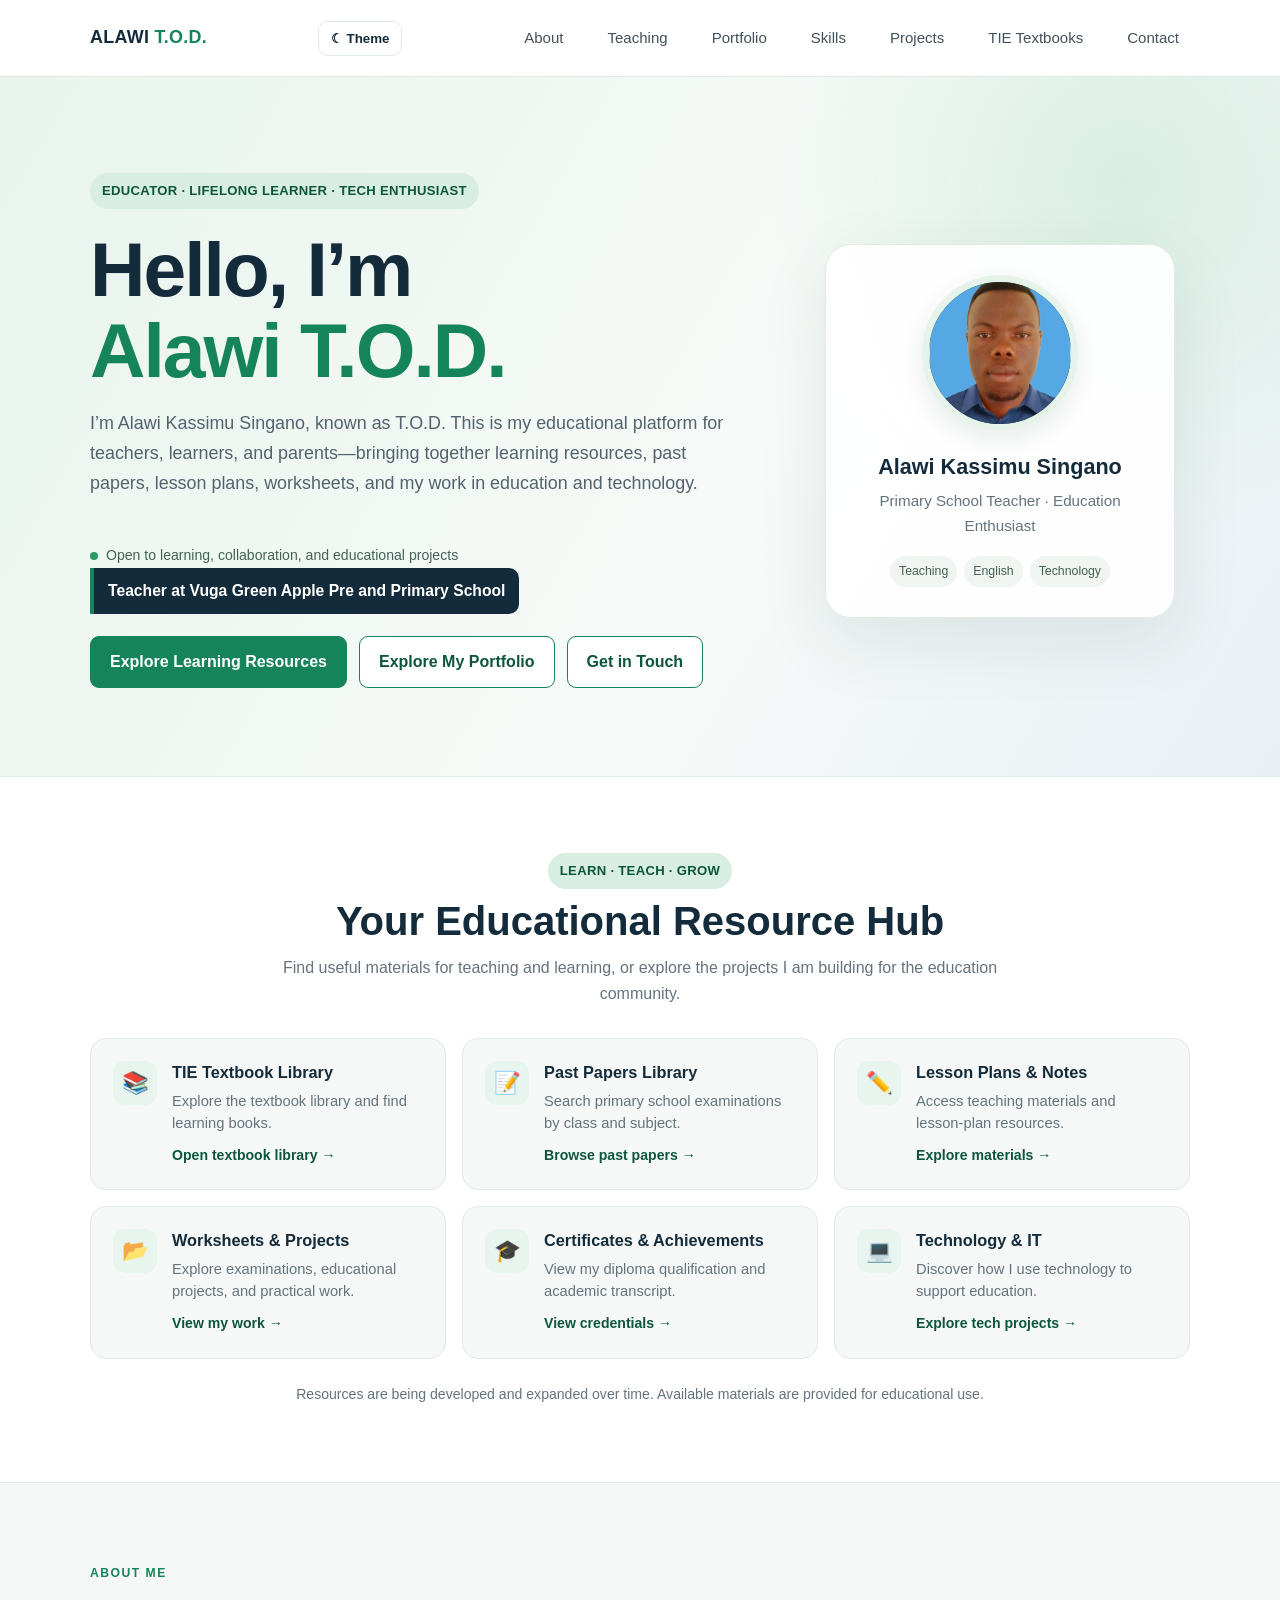
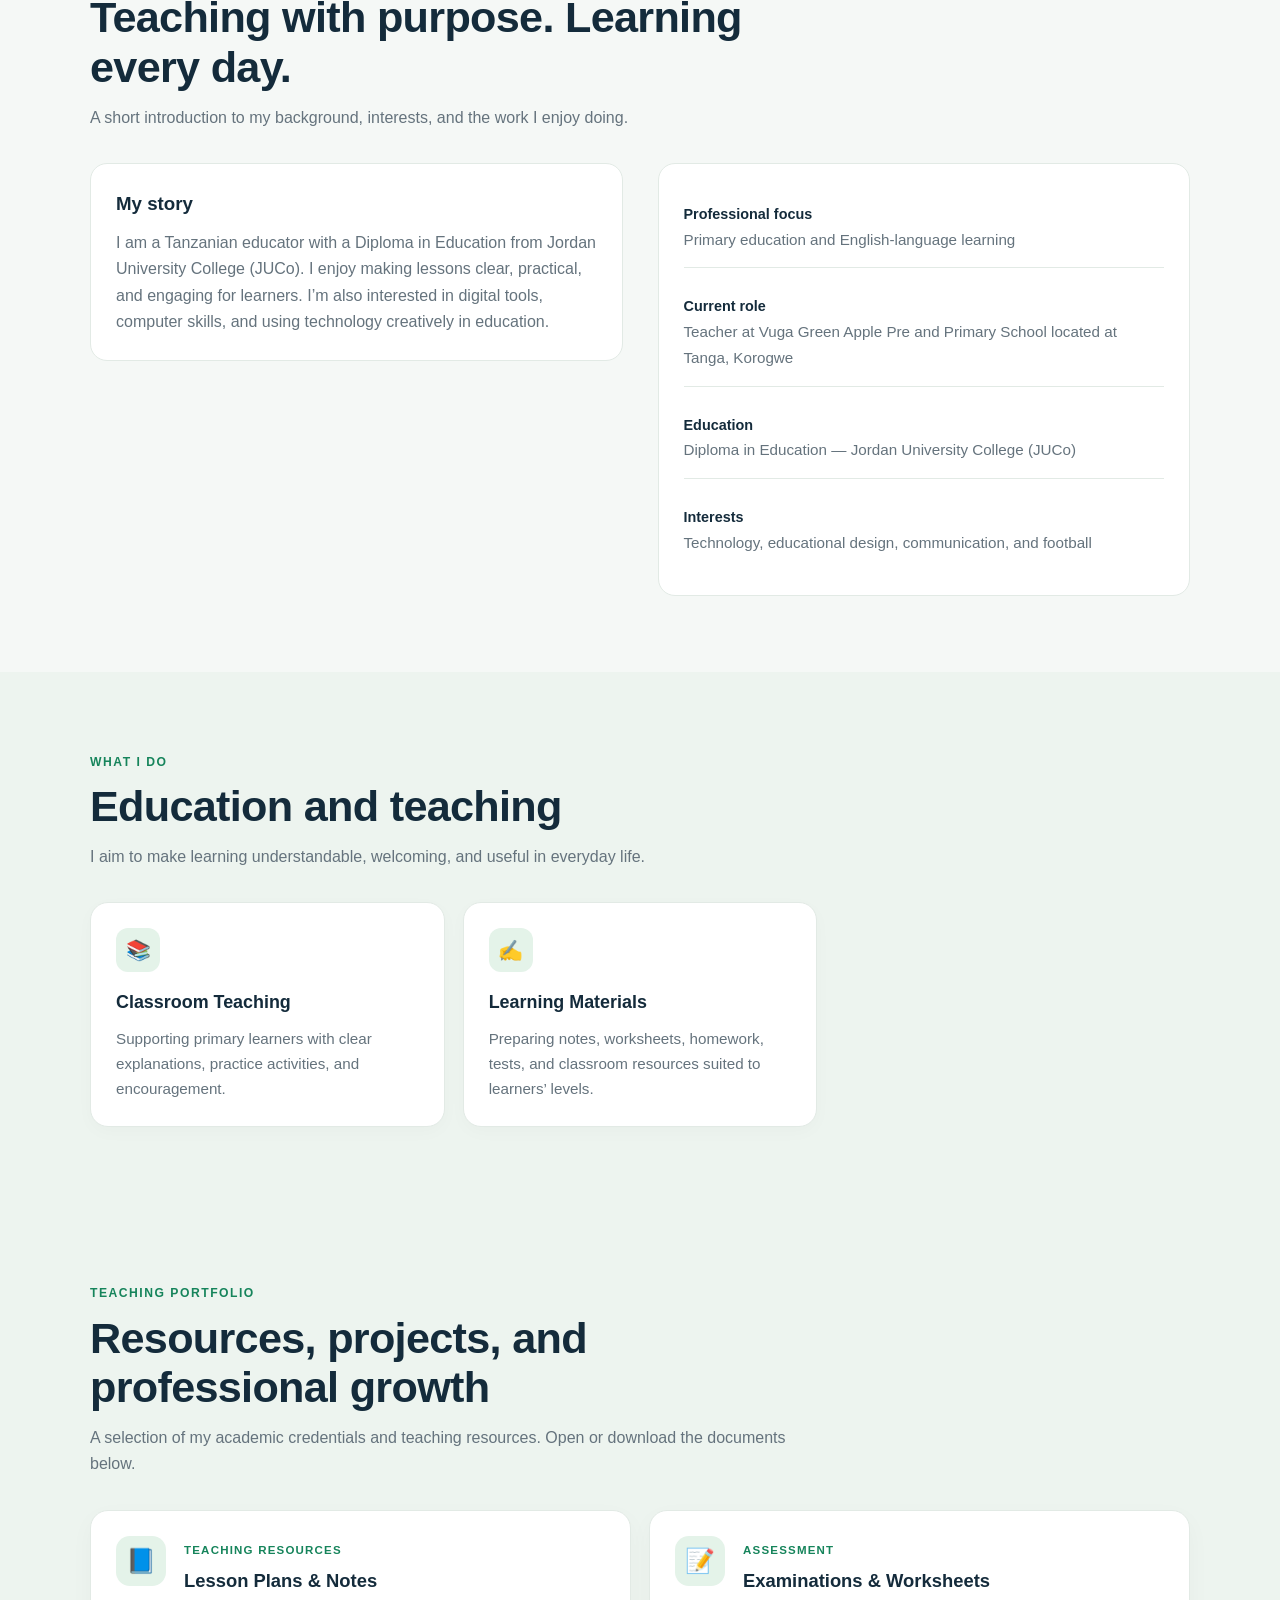
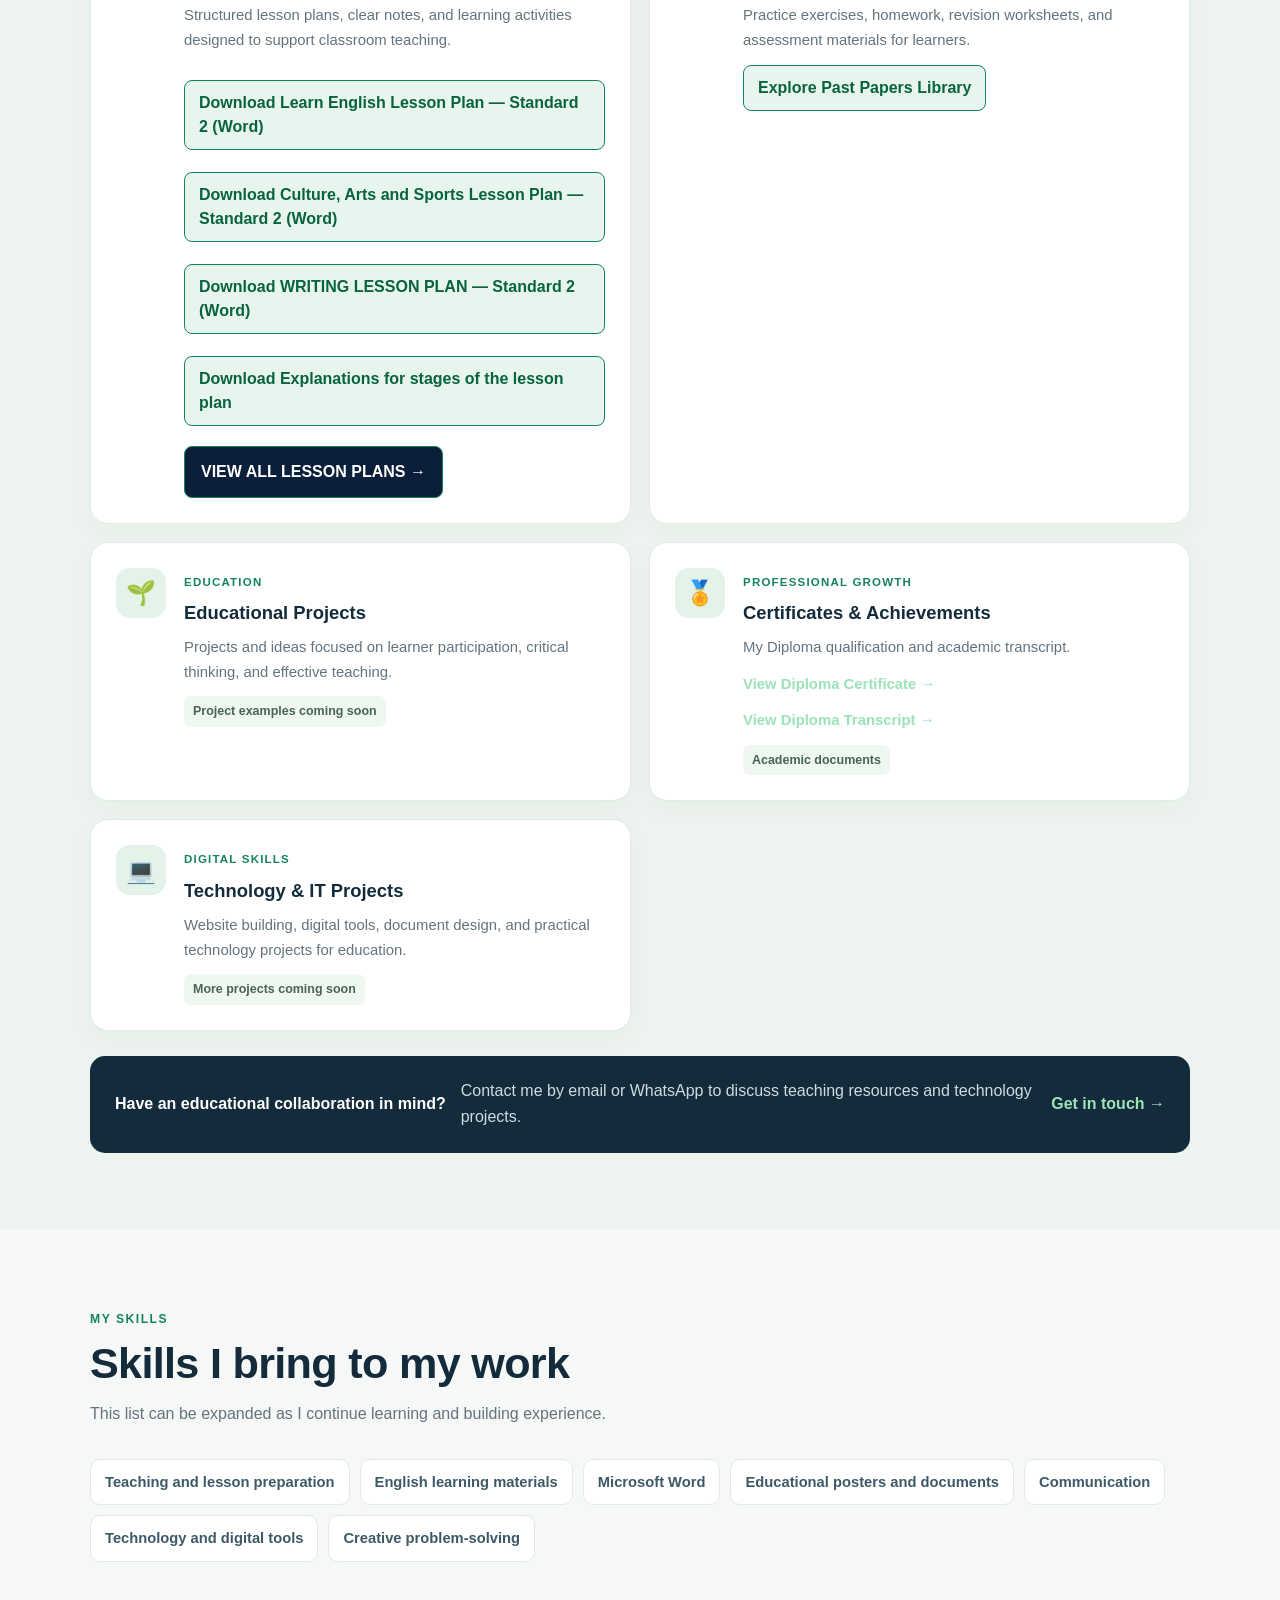
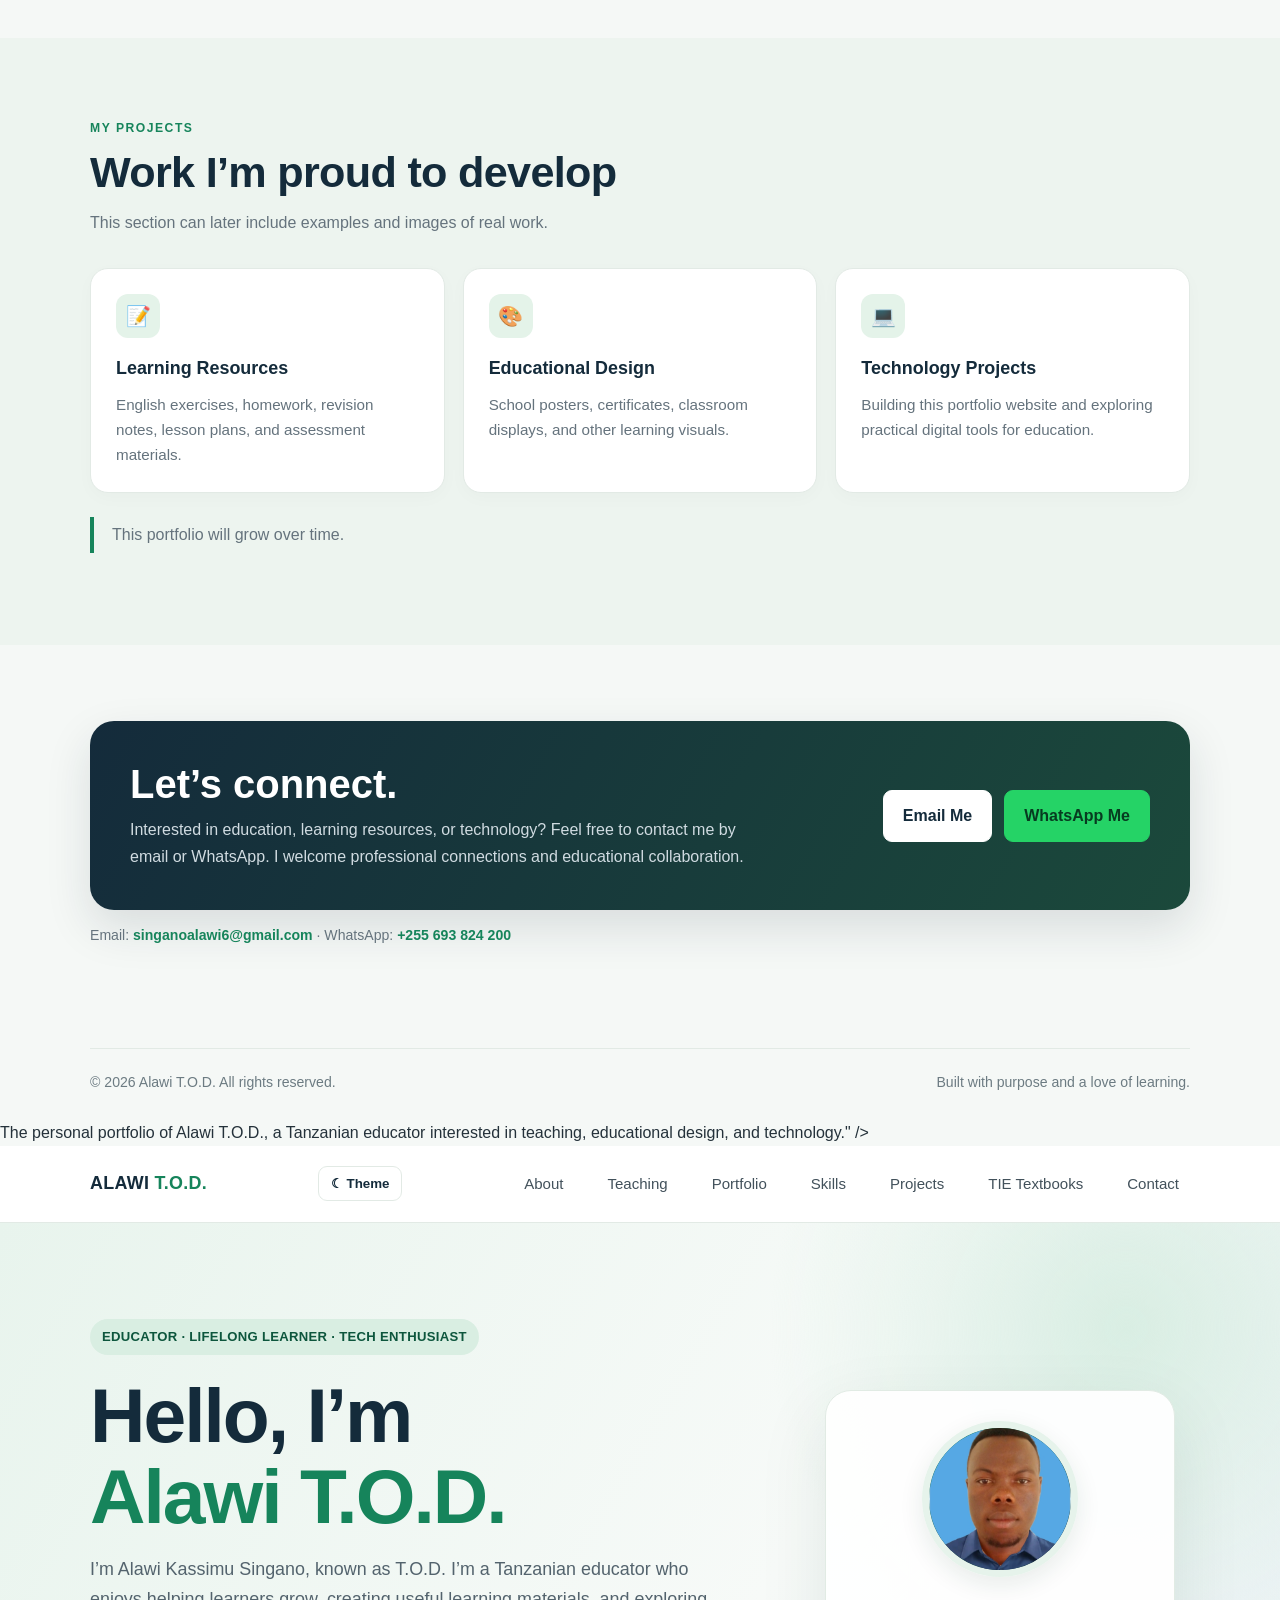
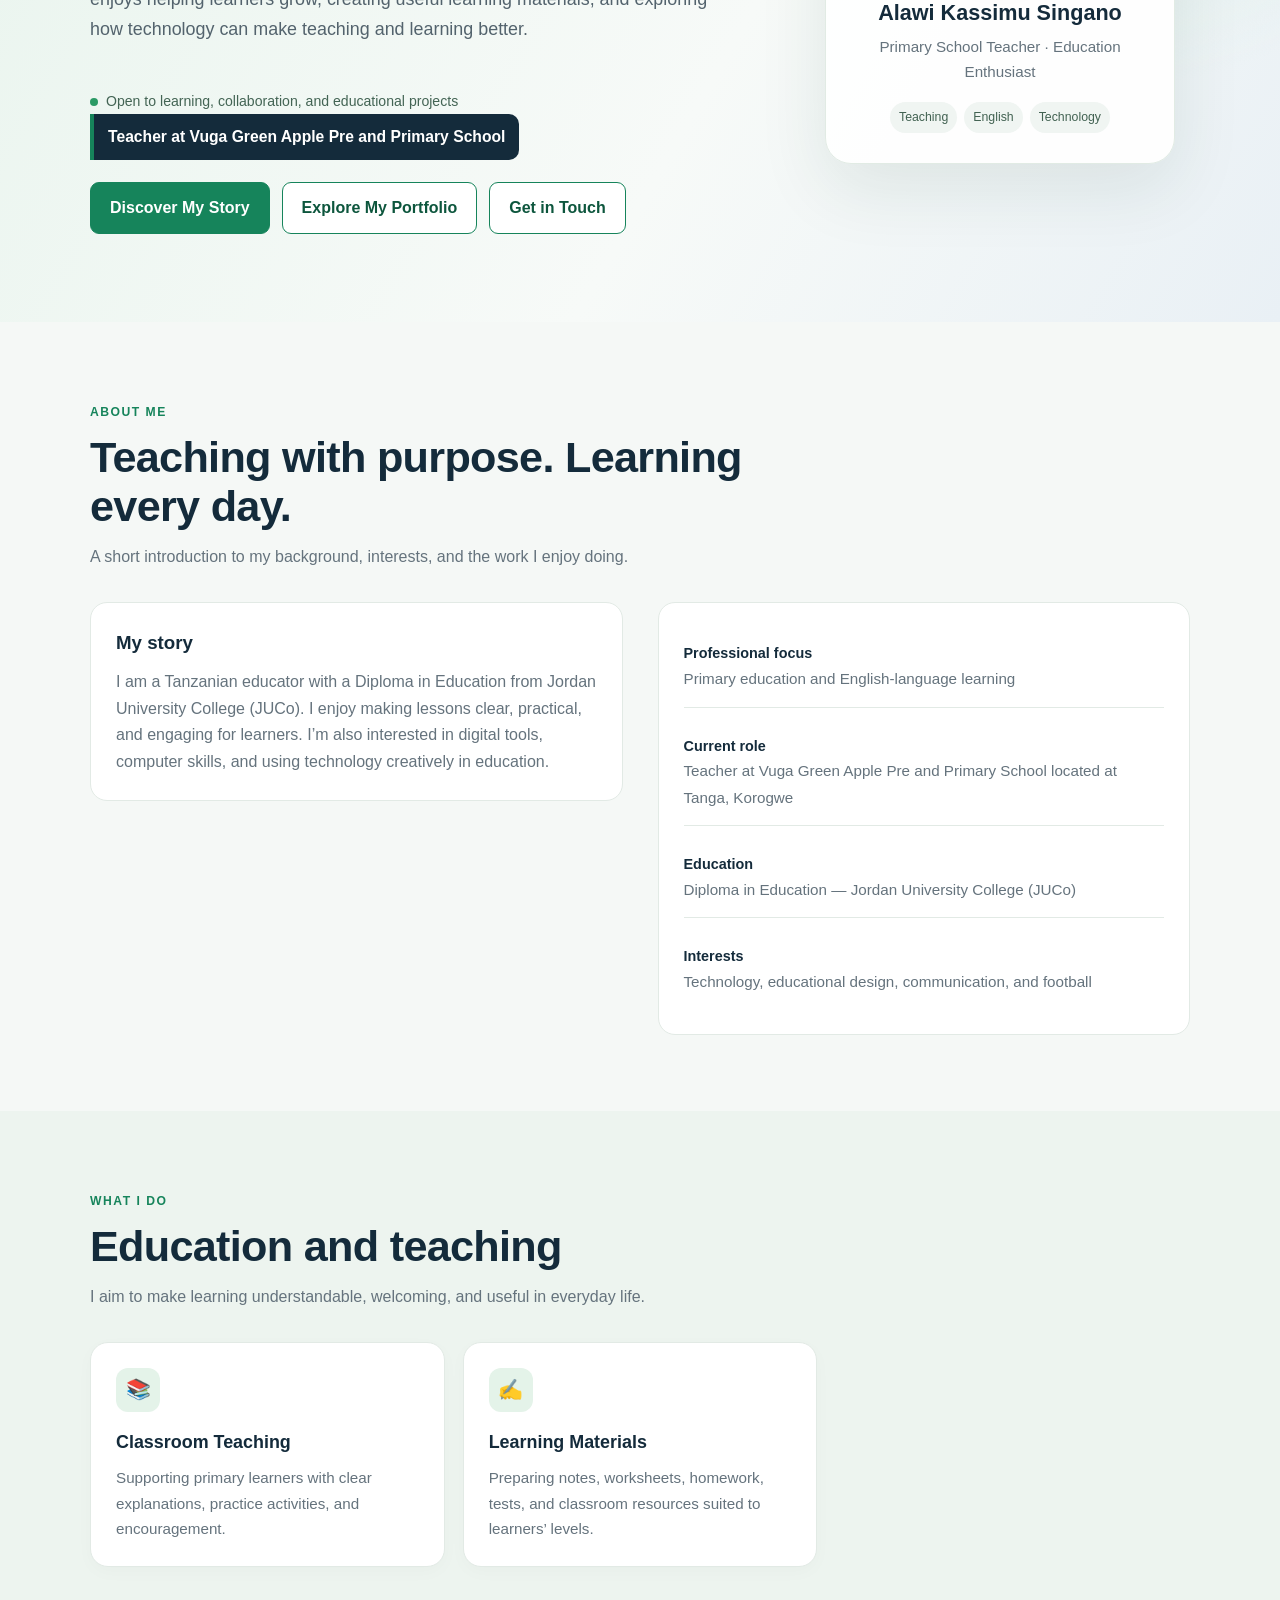
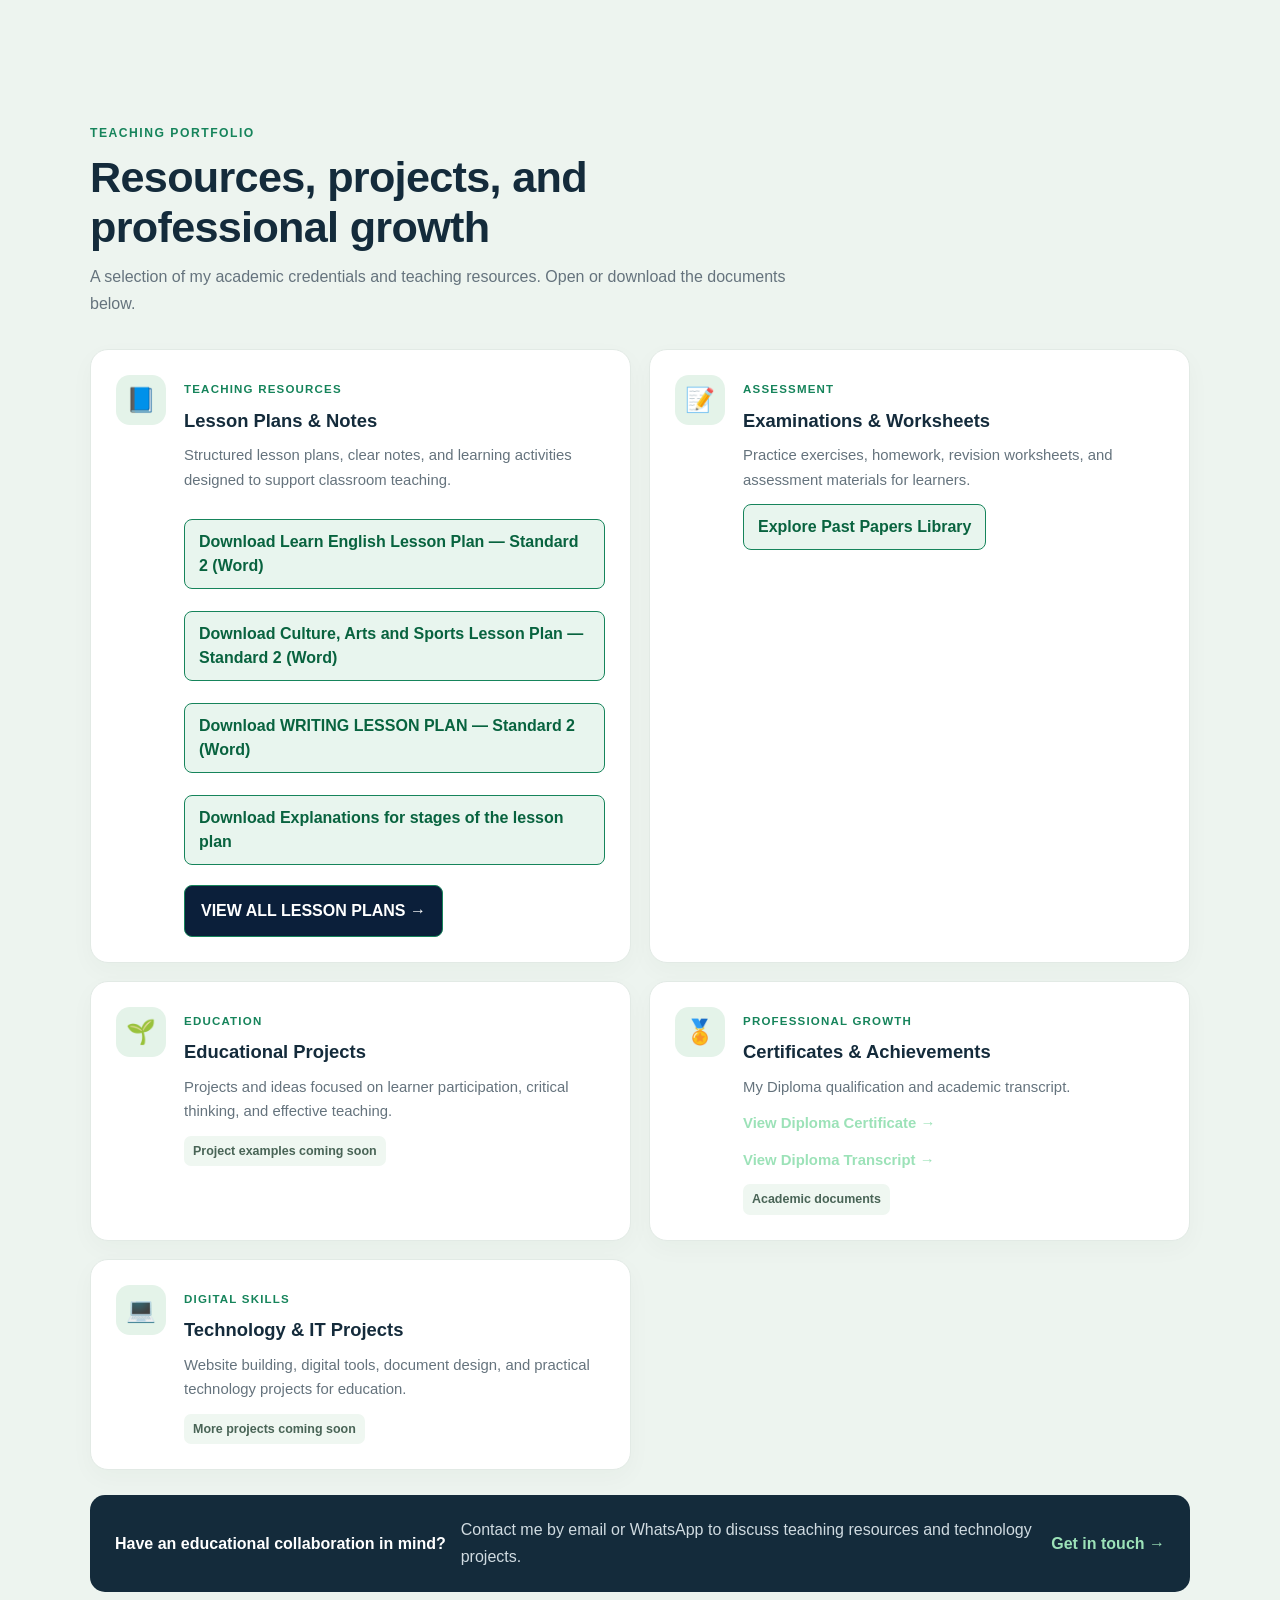
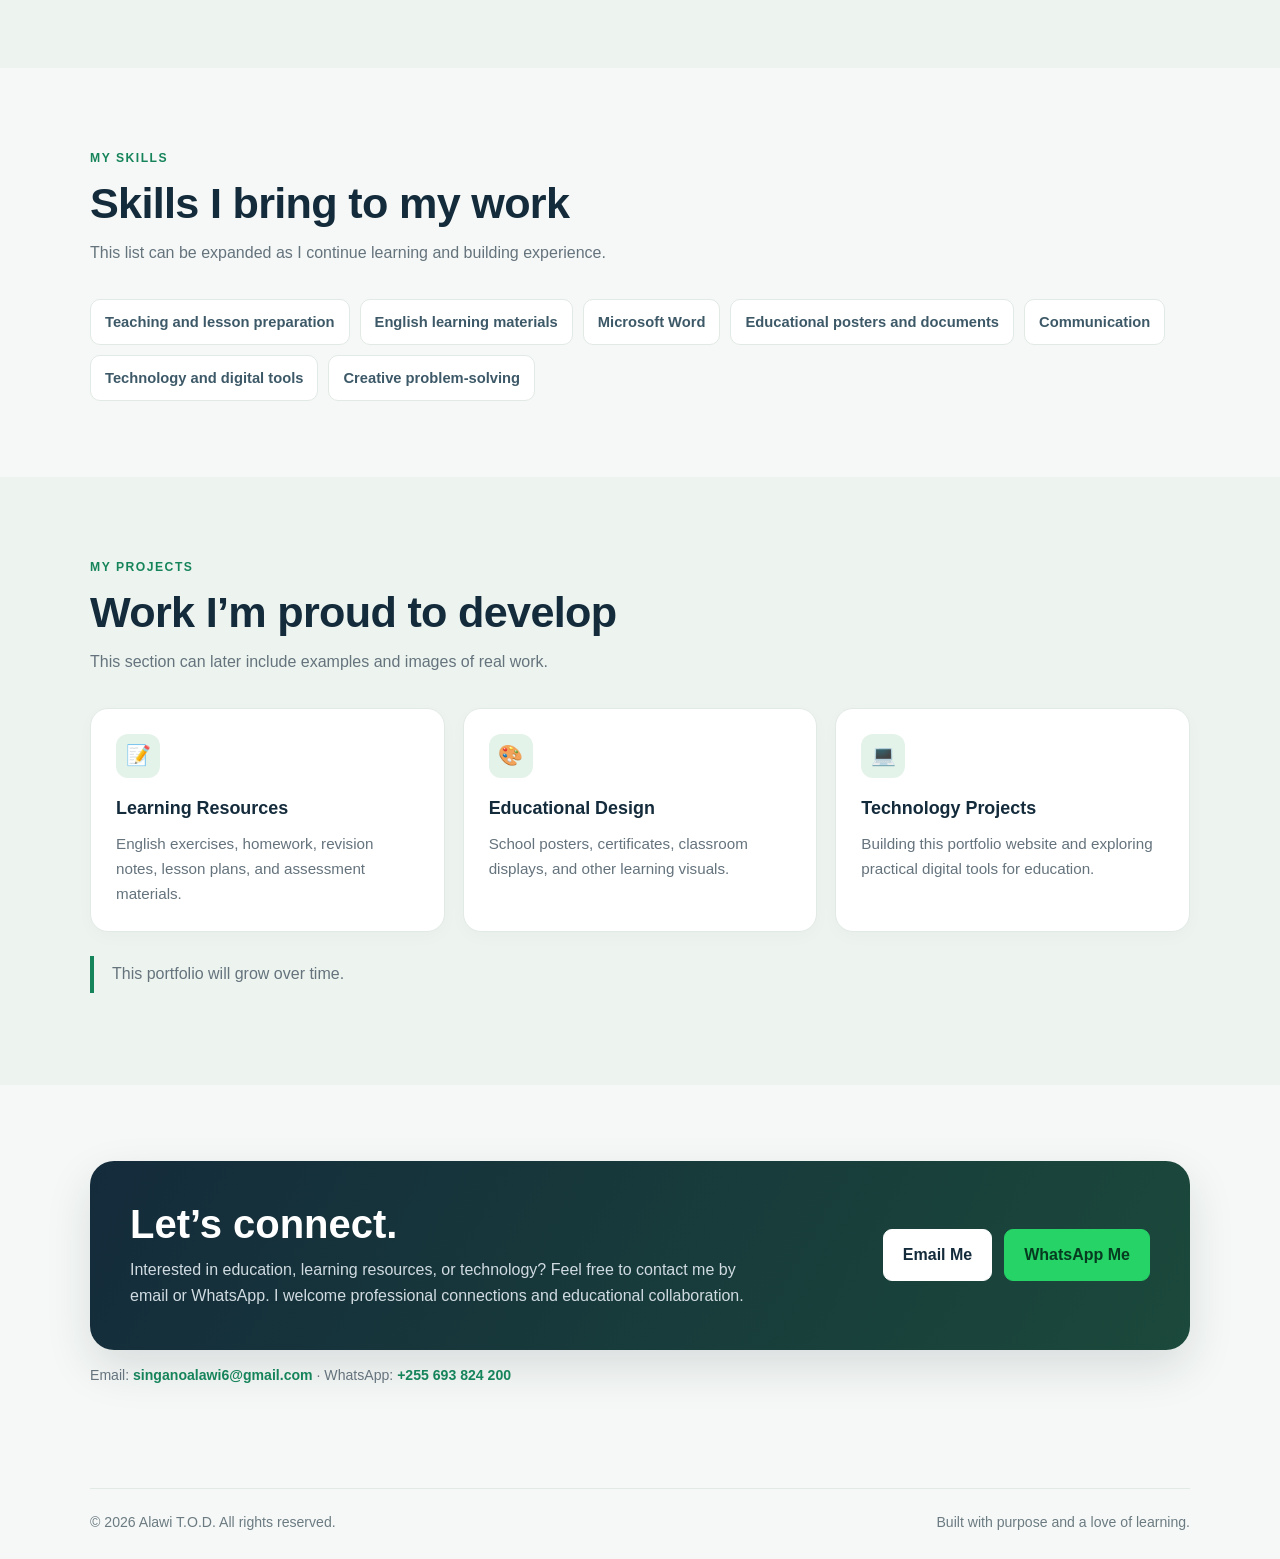
==== index.html @ 6333fe9a "Update print statement from 'Hello' to 'Goodbye'" ====
<!DOCTYPE html>
<html lang="en">
<head>
  <meta charset="UTF-8" />
  <meta name="viewport" content="width=device-width, initial-scale=1.0" />
  <meta name="description" content="<!DOCTYPE html>
<html lang="en">
<head>
  <meta charset="UTF-8" />
  <meta name="viewport" content="width=device-width, initial-scale=1.0" />
  <meta name="description" content="Alawi T.O.D. — an educational platform for Tanzanian teachers, learners, and parents, with TIE textbooks, past papers, lesson plans, worksheets, and teaching projects." />
  <meta name="theme-color" content="#142b3b" />
  <title>Alawi T.O.D | Educational Platform & Portfolio</title>
  <style>
    :root{--green:#16845b;--green-dark:#0d563d;--navy:#142b3b;--ink:#24313a;--muted:#65737d;--paper:#f5f8f6;--white:#fff;--line:#e2eae5;}
    *{box-sizing:border-box} html{scroll-behavior:smooth} body{margin:0;font-family:Arial,Helvetica,sans-serif;color:var(--ink);background:var(--paper);line-height:1.65}
    a{color:inherit;text-decoration:none}.wrap{width:min(1100px,92%);margin:auto}
    header{background:rgba(255,255,255,.96);border-bottom:1px solid var(--line);position:sticky;top:0;z-index:10;backdrop-filter:blur(10px)}
    .nav{min-height:76px;display:flex;align-items:center;justify-content:space-between;gap:20px}.brand{font-weight:800;letter-spacing:.3px;color:var(--navy);font-size:1.12rem}.brand span{color:var(--green)}
    nav{display:flex;gap:22px;flex-wrap:wrap;font-size:.94rem;color:#42515b}nav a{padding:9px 11px;border-radius:9px;transition:background .2s,color .2s}nav a:hover{color:var(--green);background:#edf7f0}
    .menu-toggle{display:none;border:1px solid var(--line);background:white;border-radius:9px;padding:9px 12px;color:var(--navy);font-weight:700;cursor:pointer}nav a:focus-visible,.btn:focus-visible,.menu-toggle:focus-visible{outline:3px solid #8ac9a5;outline-offset:3px}
    .availability{display:inline-flex;align-items:center;gap:8px;font-size:.88rem;color:#436454;margin-top:18px}.availability:before{content:"";width:8px;height:8px;border-radius:50%;background:#2b9a65;display:inline-block}
    .hero{background:radial-gradient(circle at 88% 15%,#d9eee3 0,transparent 28%),linear-gradient(120deg,#e8f4ed 0%,#f7faf8 58%,#e9f0f5 100%);padding:96px 0 88px;overflow:hidden}
    .hero-grid{display:grid;grid-template-columns:1.4fr .8fr;align-items:center;gap:55px}.eyebrow{display:inline-block;background:#d9eee2;color:var(--green-dark);font-weight:700;font-size:.82rem;padding:7px 12px;border-radius:30px;letter-spacing:.3px}
    h1{font-size:clamp(2.5rem,6vw,4.8rem);line-height:1.06;letter-spacing:-2px;margin:20px 0 18px;color:var(--navy)}h1 span{color:var(--green)}.hero p{max-width:650px;font-size:1.12rem;color:#53636d;margin:0 0 28px}
    .actions{display:flex;gap:12px;flex-wrap:wrap}.btn{display:inline-block;padding:12px 19px;border-radius:9px;font-weight:700;border:1px solid var(--green);transition:.2s}.btn-primary{background:var(--green);color:white}.btn-primary:hover{background:var(--green-dark)}.btn-light{background:white;color:var(--green-dark)}.btn-light:hover{background:#eff8f2}
    .profile-card{background:rgba(255,255,255,.94);border:1px solid #e1ebe4;border-radius:26px;padding:30px;box-shadow:0 24px 70px #173b2918;text-align:center;max-width:350px;justify-self:center;width:100%;transition:transform .25s,box-shadow .25s}.profile-card:hover{transform:translateY(-4px);box-shadow:0 30px 80px #173b2920}.avatar{height:156px;width:156px;border-radius:50%;margin:0 auto 18px;background:linear-gradient(145deg,var(--green),var(--navy));display:block;object-fit:cover;object-position:center 28%;color:white;font-size:2.5rem;font-weight:800;border:7px solid #e6f3eb;box-shadow:0 8px 24px #173b2918}.profile-card h2{font-size:1.35rem;margin:8px 0 0;color:var(--navy)}.profile-card p{font-size:.95rem;margin:4px 0;color:var(--muted)}.mini-tags{display:flex;justify-content:center;gap:7px;flex-wrap:wrap;margin-top:18px}.mini-tags span{background:#f0f5f2;padding:5px 9px;border-radius:20px;font-size:.77rem;color:#426252}
    section{padding:76px 0}.section-head{max-width:700px;margin-bottom:32px}.kicker{color:var(--green);font-weight:800;text-transform:uppercase;letter-spacing:1.5px;font-size:.76rem}h2.section-title{font-size:clamp(1.8rem,4vw,2.7rem);line-height:1.15;margin:8px 0 12px;color:var(--navy);letter-spacing:-.7px}.section-head p{margin:0;color:var(--muted)}
    .about-grid{display:grid;grid-template-columns:1fr 1fr;gap:35px;align-items:start}.panel{background:white;border:1px solid var(--line);border-radius:17px;padding:25px}.panel h3{margin:0 0 10px;color:var(--navy)}.panel p{margin:0;color:var(--muted)}.facts{display:grid;gap:13px}.fact{padding:14px 0;border-bottom:1px solid var(--line)}.fact:last-child{border-bottom:0}.fact strong{display:block;color:var(--navy);font-size:.9rem}.fact span{color:var(--muted);font-size:.95rem}
    .soft{background:#edf4ef}.cards{display:grid;grid-template-columns:repeat(3,1fr);gap:18px}.card{background:white;border:1px solid var(--line);border-radius:18px;padding:25px;box-shadow:0 5px 18px #173b2906;transition:transform .22s,box-shadow .22s,border-color .22s}.card:hover{transform:translateY(-4px);box-shadow:0 16px 35px #173b2912;border-color:#c6e2d0}.icon{width:44px;height:44px;border-radius:12px;background:#e4f3e9;color:var(--green-dark);display:grid;place-items:center;font-size:1.25rem;margin-bottom:16px}.card h3{margin:0 0 8px;color:var(--navy);font-size:1.12rem}.card p{margin:0;color:var(--muted);font-size:.95rem}.skill-list{display:flex;flex-wrap:wrap;gap:10px}.skill-list span{background:white;border:1px solid var(--line);border-radius:10px;padding:10px 14px;color:#3d5968;font-weight:600;font-size:.92rem}
    .project-note{border-left:4px solid var(--green);padding:5px 0 5px 18px;color:var(--muted)}.contact-box{background:linear-gradient(120deg,#142b3b,#1b493b);color:white;border-radius:24px;padding:40px;box-shadow:0 18px 45px #142b3b20;display:flex;justify-content:space-between;align-items:center;gap:25px}.contact-box h2{font-size:clamp(1.7rem,4vw,2.5rem);line-height:1.15;margin:0 0 10px}.contact-box p{color:#d0dbe1;margin:0;max-width:620px}.contact-box .btn{background:white;color:var(--navy);border-color:white;white-space:nowrap}.contact-actions{display:flex;gap:12px;flex-wrap:wrap;align-items:center}.contact-box .btn-whatsapp{background:#25D366;color:#073b20;border-color:#25D366}.contact-box .btn-whatsapp:hover{background:#1fba59;border-color:#1fba59}
    footer{padding:25px 0;color:#6c7b82;font-size:.88rem}.footer-row{display:flex;justify-content:space-between;gap:15px;flex-wrap:wrap;border-top:1px solid var(--line);padding-top:22px}
    .nav-tools{display:flex;align-items:center;gap:10px}.theme-toggle,.menu-toggle{border:1px solid var(--line);background:white;color:var(--navy);border-radius:9px;padding:9px 12px;font-weight:700;cursor:pointer}.menu-toggle{display:none}
    body.dark{--ink:#e6edf0;--muted:#a9b7bf;--paper:#101a20;--white:#17252d;--line:#2a3a43;background:var(--paper);color:var(--ink)}body.dark header,body.dark .profile-card,body.dark .panel,body.dark .card,body.dark .skill-list span{background:#17252d;border-color:#2a3a43;color:var(--ink)}body.dark .hero{background:radial-gradient(circle at 88% 15%,#1b4033 0,transparent 28%),linear-gradient(120deg,#152d27,#101a20 60%,#172631)}body.dark h1,body.dark h2.section-title,body.dark .profile-card h2,body.dark .panel h3,body.dark .card h3,body.dark .brand{color:#eef6f1}body.dark nav{color:#d4e0e5}body.dark .soft{background:#142128}body.dark .theme-toggle,body.dark .menu-toggle{background:#17252d;color:#eef6f1;border-color:#2a3a43}body.dark .mini-tags span{background:#20382e;color:#d8f0e2}body.dark nav a:hover{background:#20382e}body.dark .card:hover{border-color:#38644f}body.dark .fact strong{color:#eef6f1}
    @media(max-width:760px){.nav{padding:14px 0;align-items:flex-start;flex-direction:row;flex-wrap:wrap}.nav-tools{margin-left:auto}.menu-toggle{display:inline-block}.nav nav{display:none;width:100%;flex-direction:column;gap:0;padding:8px 0}.nav nav.open{display:flex}.nav nav a{padding:10px 0;border-top:1px solid var(--line)}.hero{padding:58px 0}.hero-grid,.about-grid{grid-template-columns:1fr}.profile-card{justify-self:start}.cards{grid-template-columns:1fr}.contact-box{align-items:flex-start;flex-direction:column}section{padding:58px 0}h1{letter-spacing:-1.3px}}

    .role-line{display:inline-flex;background:#142b3b;color:#fff!important;border-left:4px solid var(--green);padding:10px 14px;border-radius:0 10px 10px 0;font-weight:700;font-size:.98rem!important;margin:0 0 22px!important}
    .portfolio-grid{display:grid;grid-template-columns:repeat(2,minmax(0,1fr));gap:18px}
    .portfolio-card{display:flex;gap:18px;padding:25px;background:#fff;border:1px solid var(--line);border-radius:18px;box-shadow:0 8px 25px #173b2908;transition:transform .2s,box-shadow .2s,border-color .2s}
    .portfolio-card:hover{transform:translateY(-4px);box-shadow:0 16px 35px #173b2912;border-color:#b8ddc6}
    .portfolio-icon{flex:0 0 50px;width:50px;height:50px;display:grid;place-items:center;border-radius:14px;background:#e4f3e9;font-size:1.5rem}
    .portfolio-label{font-size:.72rem;font-weight:800;text-transform:uppercase;letter-spacing:1.2px;color:var(--green)}
    .portfolio-card h3{font-size:1.15rem;color:var(--navy);margin:4px 0 7px}.portfolio-card p{color:var(--muted);font-size:.93rem;margin:0 0 12px}
    .coming-soon{display:inline-block;font-size:.78rem;font-weight:700;color:#496456;background:#eff7f1;padding:5px 9px;border-radius:7px}
    .resource-note{margin-top:25px;padding:22px 25px;border-radius:15px;background:#142b3b;color:#fff;display:flex;align-items:center;gap:15px;flex-wrap:wrap}.resource-note span{color:#d0dbe1;flex:1}.text-link{font-weight:800;color:#9ce2b8;white-space:nowrap}
    body.dark .portfolio-card{background:#17252d;border-color:#2a3a43}body.dark .portfolio-card h3{color:#eef6f1}body.dark .coming-soon{background:#20382e;color:#d8f0e2}body.dark .portfolio-icon{background:#20382e}
    @media(max-width:760px){.portfolio-grid{grid-template-columns:1fr}.portfolio-card{padding:20px}.role-line{font-size:.9rem!important}}
    .lesson-download {
  display: block;
  width: fit-content;
  max-width: 100%;
  box-sizing: border-box;
  margin-top: 12px;
  padding: 10px 14px;
  border: 1px solid #16845b;
  border-radius: 8px;
  background: #e8f5ee;
  color: #08633f;
  font-weight: 700;
  line-height: 1.5;
  text-decoration: none;
  overflow-wrap: anywhere;
}

.lesson-download:hover {
  background: #16845b;
  color: #ffffff;
}
  
    /* Educational resource hub */
    .learning-hub{background:#fff;border-top:1px solid var(--line);border-bottom:1px solid var(--line)}
    .section-heading{max-width:720px;margin:0 auto 30px;text-align:center}
    .section-heading h2{margin:8px 0 10px;color:var(--navy);font-size:clamp(1.8rem,4vw,2.5rem);line-height:1.2}
    .section-heading p{margin:0;color:var(--muted)}
    .hub-grid{display:grid;grid-template-columns:repeat(3,minmax(0,1fr));gap:16px}
    .hub-card{display:flex;gap:15px;align-items:flex-start;min-width:0;padding:22px;border:1px solid var(--line);border-radius:16px;background:var(--paper);transition:transform .2s,border-color .2s,box-shadow .2s}
    .hub-card:hover{transform:translateY(-3px);border-color:#a8d6bd;box-shadow:0 8px 24px rgba(20,43,59,.08)}
    .hub-icon{display:grid;place-items:center;flex:0 0 44px;width:44px;height:44px;border-radius:12px;background:#e8f5ee;font-size:1.35rem}
    .hub-card-body{display:flex;flex-direction:column;gap:7px;min-width:0}
    .hub-card-body strong{color:var(--navy);font-size:1.02rem;line-height:1.35}
    .hub-card-body span{color:var(--muted);font-size:.92rem;line-height:1.5}
    .hub-card-body em{margin-top:3px;color:var(--green-dark);font-size:.88rem;font-style:normal;font-weight:700}
    .hub-note{text-align:center;color:var(--muted);font-size:.88rem;margin:24px 0 0}
    @media(max-width:800px){.hub-grid{grid-template-columns:repeat(2,minmax(0,1fr))}.hub-card{padding:17px;gap:12px}}
    @media(max-width:540px){.hub-grid{grid-template-columns:1fr}.hub-card{padding:18px}.section-heading{text-align:left}}
    body.dark-mode .learning-hub{background:#132532;border-color:#29404e}
    body.dark-mode .hub-card{background:#192f3d;border-color:#304753}
    body.dark-mode .section-heading h2,body.dark-mode .hub-card-body strong{color:#f2f7fa}
    body.dark-mode .hub-card-body span,body.dark-mode .section-heading p,body.dark-mode .hub-note{color:#c1cdd4}
    body.dark-mode .hub-card-body em{color:#8fe0b5}

  </style>
</head>
<body>
<header>
  <div class="wrap nav">
    <a class="brand" href="#home">ALAWI <span>T.O.D.</span></a>
    <div class="nav-tools"><button class="theme-toggle" id="themeToggle" type="button" aria-label="Toggle dark mode">☾ Theme</button><button class="menu-toggle" id="menuToggle" type="button" aria-expanded="false" aria-controls="mainNav">☰ Menu</button></div>
    <nav id="mainNav" aria-label="Main navigation">
  <a href="#about">About</a>
  <a href="#teaching">Teaching</a>
  <a href="#portfolio">Portfolio</a>
  <a href="#skills">Skills</a>
  <a href="#projects">Projects</a>
  <a href="tie-textbooks.html">TIE Textbooks</a>
  <a href="#contact">Contact</a>
</nav>
  </div>
</header>
<main>
  <section class="hero" id="home">
    <div class="wrap hero-grid">
      <div>
        <span class="eyebrow">EDUCATOR · LIFELONG LEARNER · TECH ENTHUSIAST</span>
        <h1>Hello, I’m<br><span>Alawi T.O.D.</span></h1>
        <p>I’m Alawi Kassimu Singano, known as T.O.D. This is my educational platform for teachers, learners, and parents—bringing together learning resources, past papers, lesson plans, worksheets, and my work in education and technology.</p>
        <div class="availability">Open to learning, collaboration, and educational projects</div>
        <p class="role-line">Teacher at Vuga Green Apple Pre and Primary School</p>
        <div class="actions"><a class="btn btn-primary" href="#learning-hub">Explore Learning Resources</a><a class="btn btn-light" href="#portfolio">Explore My Portfolio</a><a class="btn btn-light" href="#contact">Get in Touch</a></div>
      </div>
      <aside class="profile-card" aria-label="Profile summary">
        <img class="avatar" src="[data-uri]" alt="Portrait of Alawi T.O.D." />
        <h2>Alawi Kassimu Singano</h2>
        <p>Primary School Teacher · Education Enthusiast</p>
        <div class="mini-tags"><span>Teaching</span><span>English</span><span>Technology</span></div>
      </aside>
    </div>
  </section>

  <section class="section learning-hub" id="learning-hub">
    <div class="wrap">
      <div class="section-heading">
        <span class="eyebrow">LEARN · TEACH · GROW</span>
        <h2>Your Educational Resource Hub</h2>
        <p>Find useful materials for teaching and learning, or explore the projects I am building for the education community.</p>
      </div>
      <div class="hub-grid">
        <a class="hub-card" href="tie-textbooks.html">
          <span class="hub-icon" aria-hidden="true">📚</span>
          <span class="hub-card-body"><strong>TIE Textbook Library</strong><span>Explore the textbook library and find learning books.</span><em>Open textbook library →</em></span>
        </a>
        <a class="hub-card" href="past-papers.html">
          <span class="hub-icon" aria-hidden="true">📝</span>
          <span class="hub-card-body"><strong>Past Papers Library</strong><span>Search primary school examinations by class and subject.</span><em>Browse past papers →</em></span>
        </a>
        <a class="hub-card" href="#portfolio">
          <span class="hub-icon" aria-hidden="true">✏️</span>
          <span class="hub-card-body"><strong>Lesson Plans &amp; Notes</strong><span>Access teaching materials and lesson-plan resources.</span><em>Explore materials →</em></span>
        </a>
        <a class="hub-card" href="#portfolio">
          <span class="hub-icon" aria-hidden="true">📂</span>
          <span class="hub-card-body"><strong>Worksheets &amp; Projects</strong><span>Explore examinations, educational projects, and practical work.</span><em>View my work →</em></span>
        </a>
        <a class="hub-card" href="#portfolio">
          <span class="hub-icon" aria-hidden="true">🎓</span>
          <span class="hub-card-body"><strong>Certificates &amp; Achievements</strong><span>View my diploma qualification and academic transcript.</span><em>View credentials →</em></span>
        </a>
        <a class="hub-card" href="#technology">
          <span class="hub-icon" aria-hidden="true">💻</span>
          <span class="hub-card-body"><strong>Technology &amp; IT</strong><span>Discover how I use technology to support education.</span><em>Explore tech projects →</em></span>
        </a>
      </div>
      <p class="hub-note">Resources are being developed and expanded over time. Available materials are provided for educational use.</p>
    </div>
  </section>

  <section id="about">
    <div class="wrap">
      <div class="section-head"><span class="kicker">About me</span><h2 class="section-title">Teaching with purpose. Learning every day.</h2><p>A short introduction to my background, interests, and the work I enjoy doing.</p></div>
      <div class="about-grid">
        <div class="panel"><h3>My story</h3><p>I am a Tanzanian educator with a Diploma in Education from Jordan University College (JUCo). I enjoy making lessons clear, practical, and engaging for learners. I’m also interested in digital tools, computer skills, and using technology creatively in education.</p></div>
        <div class="panel facts">
          <div class="fact"><strong>Professional focus</strong><span>Primary education and English-language learning</span></div>
          <div class="fact"><strong>Current role</strong><span>Teacher at Vuga Green Apple Pre and Primary School located at Tanga, Korogwe</span></div>
          <div class="fact"><strong>Education</strong><span>Diploma in Education — Jordan University College (JUCo)</span></div>
          <div class="fact"><strong>Interests</strong><span>Technology, educational design, communication, and football</span></div>
        </div>
      </div>
    </div>
  </section>
  <section class="soft" id="teaching">
    <div class="wrap">
      <div class="section-head"><span class="kicker">What I do</span><h2 class="section-title">Education and teaching</h2><p>I aim to make learning understandable, welcoming, and useful in everyday life.</p></div>
      <div class="cards">
        <article class="card"><div class="icon">📚</div><h3>Classroom Teaching</h3><p>Supporting primary learners with clear explanations, practice activities, and encouragement.</p></article>
        <article class="card"><div class="icon">✍️</div><h3>Learning Materials</h3><p>Preparing notes, worksheets, homework, tests, and classroom resources suited to learners’ levels.</p></article>
        </div>
    </div>
  </section>
  <section id="portfolio" class="soft">
    <div class="wrap">
      <div class="section-head"><span class="kicker">Teaching portfolio</span><h2 class="section-title">Resources, projects, and professional growth</h2><p>A selection of my academic credentials and teaching resources. Open or download the documents below.</p></div>
      <div class="portfolio-grid">
        <article class="portfolio-card"><div class="portfolio-icon">📘</div><div><span class="portfolio-label">Teaching resources</span><h3>Lesson Plans &amp; Notes</h3><p>Structured lesson plans, clear notes, and learning activities designed to support classroom teaching.</p><div style="margin-top:15px; display:flex; flex-direction:column; gap:10px;">
<a class="lesson-download" href="lesson-plans/ENGLISH%20STD%202%20lesson.docx" download>Download Learn English Lesson Plan — Standard 2 (Word)</a>
<a class="lesson-download" href="lesson-plans/ART%20AND%20SPORTS%20STD%202.docx" download>Download Culture, Arts and Sports Lesson Plan — Standard 2 (Word)</a>
          <a class="lesson-download" href="lesson-plans/WRITING STD 2.docx" download>Download WRITING LESSON PLAN — Standard 2 (Word)</a>
<a class="lesson-download" href="lesson-plans/LESSON PLAN - PRE-PRIMARY, STD I & II-1.docx" download>Download Explanations for stages of the lesson plan</a> </div> <div style="margin-top:20px;"> <a href="lesson-plans.html" class="lesson-download" style="display:block; text-align:center; padding:13px 16px; background:#0b1f3a; color:#ffffff; border-radius:8px; text-decoration:none; font-weight:bold;"> VIEW ALL LESSON PLANS → </a> </div> </div></article>
        <article class="portfolio-card"><div class="portfolio-icon">📝</div><div><span class="portfolio-label">Assessment</span><h3>Examinations &amp; Worksheets</h3><p>Practice exercises, homework, revision worksheets, and assessment materials for learners.</p><a href="past-papers.html" class="lesson-download">Explore Past Papers Library</a></div></article>
        <article class="portfolio-card"><div class="portfolio-icon">🌱</div><div><span class="portfolio-label">Education</span><h3>Educational Projects</h3><p>Projects and ideas focused on learner participation, critical thinking, and effective teaching.</p><span class="coming-soon">Project examples coming soon</span></div></article>
        <article class="portfolio-card"><div class="portfolio-icon">🏅</div><div><span class="portfolio-label">Professional growth</span><h3>Certificates &amp; Achievements</h3><p>My Diploma qualification and academic transcript.</p><p><a class="text-link" href="certificates/Diploma-Certificate.pdf" target="_blank" rel="noopener">View Diploma Certificate →</a></p><p><a class="text-link" href="certificates/Diploma-Transcript.pdf" target="_blank" rel="noopener">View Diploma Transcript →</a></p><span class="coming-soon">Academic documents</span></div></article>
        <article class="portfolio-card"><div class="portfolio-icon">💻</div><div><span class="portfolio-label">Digital skills</span><h3 id="technology">Technology &amp; IT Projects</h3><p>Website building, digital tools, document design, and practical technology projects for education.</p><span class="coming-soon">More projects coming soon</span></div></article>
      </div>
      <div class="resource-note"><strong>Have an educational collaboration in mind?</strong><span>Contact me by email or WhatsApp to discuss teaching resources and technology projects.</span><a class="text-link" href="#contact">Get in touch →</a></div>
    </div>
  </section>
  <section id="skills">
    <div class="wrap">
      <div class="section-head"><span class="kicker">My skills</span><h2 class="section-title">Skills I bring to my work</h2><p>This list can be expanded as I continue learning and building experience.</p></div>
      <div class="skill-list"><span>Teaching and lesson preparation</span><span>English learning materials</span><span>Microsoft Word</span><span>Educational posters and documents</span><span>Communication</span><span>Technology and digital tools</span><span>Creative problem-solving</span></div>
    </div>
  </section>
  <section class="soft" id="projects">
    <div class="wrap">
      <div class="section-head"><span class="kicker">My projects</span><h2 class="section-title">Work I’m proud to develop</h2><p>This section can later include examples and images of real work.</p></div>
      <div class="cards">
        <article class="card"><div class="icon">📝</div><h3>Learning Resources</h3><p>English exercises, homework, revision notes, lesson plans, and assessment materials.</p></article>
        <article class="card"><div class="icon">🎨</div><h3>Educational Design</h3><p>School posters, certificates, classroom displays, and other learning visuals.</p></article>
        <article class="card"><div class="icon">💻</div><h3>Technology Projects</h3><p>Building this portfolio website and exploring practical digital tools for education.</p></article>
      </div>
      <p class="project-note" style="margin-top:24px">This portfolio will grow over time.</p>
    </div>
  </section>
  <section id="contact">
    <div class="wrap">
      <div class="contact-box"><div><h2>Let’s connect.</h2><p>Interested in education, learning resources, or technology? Feel free to contact me by email or WhatsApp. I welcome professional connections and educational collaboration.</p></div><div class="contact-actions"><a class="btn" href="mailto:singanoalawi6@gmail.com">Email Me</a><a class="btn btn-whatsapp" href="https://wa.me/255693824200" target="_blank" rel="noopener noreferrer" aria-label="Contact Alawi T.O.D on WhatsApp">WhatsApp Me</a></div></div>
      <p style="margin:14px 0 0;color:var(--muted);font-size:.88rem">Email: <a href="mailto:singanoalawi6@gmail.com" style="color:var(--green);font-weight:700">singanoalawi6@gmail.com</a> · WhatsApp: <a href="https://wa.me/255693824200" target="_blank" rel="noopener noreferrer" style="color:var(--green);font-weight:700">+255 693 824 200</a></p>
    </div>
  </section>
</main>
<footer><div class="wrap footer-row"><span>© <span id="year">2026</span> Alawi T.O.D. All rights reserved.</span><span>Built with purpose and a love of learning.</span></div></footer>
<script>
  const menuToggle = document.getElementById('menuToggle');
  const mainNav = document.getElementById('mainNav');
  menuToggle.addEventListener('click', () => {
    const isOpen = mainNav.classList.toggle('open');
    menuToggle.setAttribute('aria-expanded', String(isOpen));
    menuToggle.textContent = isOpen ? '✕ Close' : '☰ Menu';
  });
  mainNav.querySelectorAll('a').forEach(link => link.addEventListener('click', () => {
    mainNav.classList.remove('open');
    menuToggle.setAttribute('aria-expanded', 'false');
    menuToggle.textContent = '☰ Menu';
  }));
  document.getElementById('themeToggle').addEventListener('click', () => {
    document.body.classList.toggle('dark');
  });
  document.getElementById('year').textContent = new Date().getFullYear();
</script>
</body>
</html>
The personal portfolio of Alawi T.O.D., a Tanzanian educator interested in teaching, educational design, and technology." />
  <meta name="theme-color" content="#142b3b" />
  <title>Alawi T.O.D | Personal Portfolio</title>
  <style>
    :root{--green:#16845b;--green-dark:#0d563d;--navy:#142b3b;--ink:#24313a;--muted:#65737d;--paper:#f5f8f6;--white:#fff;--line:#e2eae5;}
    *{box-sizing:border-box} html{scroll-behavior:smooth} body{margin:0;font-family:Arial,Helvetica,sans-serif;color:var(--ink);background:var(--paper);line-height:1.65}
    a{color:inherit;text-decoration:none}.wrap{width:min(1100px,92%);margin:auto}
    header{background:rgba(255,255,255,.96);border-bottom:1px solid var(--line);position:sticky;top:0;z-index:10;backdrop-filter:blur(10px)}
    .nav{min-height:76px;display:flex;align-items:center;justify-content:space-between;gap:20px}.brand{font-weight:800;letter-spacing:.3px;color:var(--navy);font-size:1.12rem}.brand span{color:var(--green)}
    nav{display:flex;gap:22px;flex-wrap:wrap;font-size:.94rem;color:#42515b}nav a{padding:9px 11px;border-radius:9px;transition:background .2s,color .2s}nav a:hover{color:var(--green);background:#edf7f0}
    .menu-toggle{display:none;border:1px solid var(--line);background:white;border-radius:9px;padding:9px 12px;color:var(--navy);font-weight:700;cursor:pointer}nav a:focus-visible,.btn:focus-visible,.menu-toggle:focus-visible{outline:3px solid #8ac9a5;outline-offset:3px}
    .availability{display:inline-flex;align-items:center;gap:8px;font-size:.88rem;color:#436454;margin-top:18px}.availability:before{content:"";width:8px;height:8px;border-radius:50%;background:#2b9a65;display:inline-block}
    .hero{background:radial-gradient(circle at 88% 15%,#d9eee3 0,transparent 28%),linear-gradient(120deg,#e8f4ed 0%,#f7faf8 58%,#e9f0f5 100%);padding:96px 0 88px;overflow:hidden}
    .hero-grid{display:grid;grid-template-columns:1.4fr .8fr;align-items:center;gap:55px}.eyebrow{display:inline-block;background:#d9eee2;color:var(--green-dark);font-weight:700;font-size:.82rem;padding:7px 12px;border-radius:30px;letter-spacing:.3px}
    h1{font-size:clamp(2.5rem,6vw,4.8rem);line-height:1.06;letter-spacing:-2px;margin:20px 0 18px;color:var(--navy)}h1 span{color:var(--green)}.hero p{max-width:650px;font-size:1.12rem;color:#53636d;margin:0 0 28px}
    .actions{display:flex;gap:12px;flex-wrap:wrap}.btn{display:inline-block;padding:12px 19px;border-radius:9px;font-weight:700;border:1px solid var(--green);transition:.2s}.btn-primary{background:var(--green);color:white}.btn-primary:hover{background:var(--green-dark)}.btn-light{background:white;color:var(--green-dark)}.btn-light:hover{background:#eff8f2}
    .profile-card{background:rgba(255,255,255,.94);border:1px solid #e1ebe4;border-radius:26px;padding:30px;box-shadow:0 24px 70px #173b2918;text-align:center;max-width:350px;justify-self:center;width:100%;transition:transform .25s,box-shadow .25s}.profile-card:hover{transform:translateY(-4px);box-shadow:0 30px 80px #173b2920}.avatar{height:156px;width:156px;border-radius:50%;margin:0 auto 18px;background:linear-gradient(145deg,var(--green),var(--navy));display:block;object-fit:cover;object-position:center 28%;color:white;font-size:2.5rem;font-weight:800;border:7px solid #e6f3eb;box-shadow:0 8px 24px #173b2918}.profile-card h2{font-size:1.35rem;margin:8px 0 0;color:var(--navy)}.profile-card p{font-size:.95rem;margin:4px 0;color:var(--muted)}.mini-tags{display:flex;justify-content:center;gap:7px;flex-wrap:wrap;margin-top:18px}.mini-tags span{background:#f0f5f2;padding:5px 9px;border-radius:20px;font-size:.77rem;color:#426252}
    section{padding:76px 0}.section-head{max-width:700px;margin-bottom:32px}.kicker{color:var(--green);font-weight:800;text-transform:uppercase;letter-spacing:1.5px;font-size:.76rem}h2.section-title{font-size:clamp(1.8rem,4vw,2.7rem);line-height:1.15;margin:8px 0 12px;color:var(--navy);letter-spacing:-.7px}.section-head p{margin:0;color:var(--muted)}
    .about-grid{display:grid;grid-template-columns:1fr 1fr;gap:35px;align-items:start}.panel{background:white;border:1px solid var(--line);border-radius:17px;padding:25px}.panel h3{margin:0 0 10px;color:var(--navy)}.panel p{margin:0;color:var(--muted)}.facts{display:grid;gap:13px}.fact{padding:14px 0;border-bottom:1px solid var(--line)}.fact:last-child{border-bottom:0}.fact strong{display:block;color:var(--navy);font-size:.9rem}.fact span{color:var(--muted);font-size:.95rem}
    .soft{background:#edf4ef}.cards{display:grid;grid-template-columns:repeat(3,1fr);gap:18px}.card{background:white;border:1px solid var(--line);border-radius:18px;padding:25px;box-shadow:0 5px 18px #173b2906;transition:transform .22s,box-shadow .22s,border-color .22s}.card:hover{transform:translateY(-4px);box-shadow:0 16px 35px #173b2912;border-color:#c6e2d0}.icon{width:44px;height:44px;border-radius:12px;background:#e4f3e9;color:var(--green-dark);display:grid;place-items:center;font-size:1.25rem;margin-bottom:16px}.card h3{margin:0 0 8px;color:var(--navy);font-size:1.12rem}.card p{margin:0;color:var(--muted);font-size:.95rem}.skill-list{display:flex;flex-wrap:wrap;gap:10px}.skill-list span{background:white;border:1px solid var(--line);border-radius:10px;padding:10px 14px;color:#3d5968;font-weight:600;font-size:.92rem}
    .project-note{border-left:4px solid var(--green);padding:5px 0 5px 18px;color:var(--muted)}.contact-box{background:linear-gradient(120deg,#142b3b,#1b493b);color:white;border-radius:24px;padding:40px;box-shadow:0 18px 45px #142b3b20;display:flex;justify-content:space-between;align-items:center;gap:25px}.contact-box h2{font-size:clamp(1.7rem,4vw,2.5rem);line-height:1.15;margin:0 0 10px}.contact-box p{color:#d0dbe1;margin:0;max-width:620px}.contact-box .btn{background:white;color:var(--navy);border-color:white;white-space:nowrap}.contact-actions{display:flex;gap:12px;flex-wrap:wrap;align-items:center}.contact-box .btn-whatsapp{background:#25D366;color:#073b20;border-color:#25D366}.contact-box .btn-whatsapp:hover{background:#1fba59;border-color:#1fba59}
    footer{padding:25px 0;color:#6c7b82;font-size:.88rem}.footer-row{display:flex;justify-content:space-between;gap:15px;flex-wrap:wrap;border-top:1px solid var(--line);padding-top:22px}
    .nav-tools{display:flex;align-items:center;gap:10px}.theme-toggle,.menu-toggle{border:1px solid var(--line);background:white;color:var(--navy);border-radius:9px;padding:9px 12px;font-weight:700;cursor:pointer}.menu-toggle{display:none}
    body.dark{--ink:#e6edf0;--muted:#a9b7bf;--paper:#101a20;--white:#17252d;--line:#2a3a43;background:var(--paper);color:var(--ink)}body.dark header,body.dark .profile-card,body.dark .panel,body.dark .card,body.dark .skill-list span{background:#17252d;border-color:#2a3a43;color:var(--ink)}body.dark .hero{background:radial-gradient(circle at 88% 15%,#1b4033 0,transparent 28%),linear-gradient(120deg,#152d27,#101a20 60%,#172631)}body.dark h1,body.dark h2.section-title,body.dark .profile-card h2,body.dark .panel h3,body.dark .card h3,body.dark .brand{color:#eef6f1}body.dark nav{color:#d4e0e5}body.dark .soft{background:#142128}body.dark .theme-toggle,body.dark .menu-toggle{background:#17252d;color:#eef6f1;border-color:#2a3a43}body.dark .mini-tags span{background:#20382e;color:#d8f0e2}body.dark nav a:hover{background:#20382e}body.dark .card:hover{border-color:#38644f}body.dark .fact strong{color:#eef6f1}
    @media(max-width:760px){.nav{padding:14px 0;align-items:flex-start;flex-direction:row;flex-wrap:wrap}.nav-tools{margin-left:auto}.menu-toggle{display:inline-block}.nav nav{display:none;width:100%;flex-direction:column;gap:0;padding:8px 0}.nav nav.open{display:flex}.nav nav a{padding:10px 0;border-top:1px solid var(--line)}.hero{padding:58px 0}.hero-grid,.about-grid{grid-template-columns:1fr}.profile-card{justify-self:start}.cards{grid-template-columns:1fr}.contact-box{align-items:flex-start;flex-direction:column}section{padding:58px 0}h1{letter-spacing:-1.3px}}

    .role-line{display:inline-flex;background:#142b3b;color:#fff!important;border-left:4px solid var(--green);padding:10px 14px;border-radius:0 10px 10px 0;font-weight:700;font-size:.98rem!important;margin:0 0 22px!important}
    .portfolio-grid{display:grid;grid-template-columns:repeat(2,minmax(0,1fr));gap:18px}
    .portfolio-card{display:flex;gap:18px;padding:25px;background:#fff;border:1px solid var(--line);border-radius:18px;box-shadow:0 8px 25px #173b2908;transition:transform .2s,box-shadow .2s,border-color .2s}
    .portfolio-card:hover{transform:translateY(-4px);box-shadow:0 16px 35px #173b2912;border-color:#b8ddc6}
    .portfolio-icon{flex:0 0 50px;width:50px;height:50px;display:grid;place-items:center;border-radius:14px;background:#e4f3e9;font-size:1.5rem}
    .portfolio-label{font-size:.72rem;font-weight:800;text-transform:uppercase;letter-spacing:1.2px;color:var(--green)}
    .portfolio-card h3{font-size:1.15rem;color:var(--navy);margin:4px 0 7px}.portfolio-card p{color:var(--muted);font-size:.93rem;margin:0 0 12px}
    .coming-soon{display:inline-block;font-size:.78rem;font-weight:700;color:#496456;background:#eff7f1;padding:5px 9px;border-radius:7px}
    .resource-note{margin-top:25px;padding:22px 25px;border-radius:15px;background:#142b3b;color:#fff;display:flex;align-items:center;gap:15px;flex-wrap:wrap}.resource-note span{color:#d0dbe1;flex:1}.text-link{font-weight:800;color:#9ce2b8;white-space:nowrap}
    body.dark .portfolio-card{background:#17252d;border-color:#2a3a43}body.dark .portfolio-card h3{color:#eef6f1}body.dark .coming-soon{background:#20382e;color:#d8f0e2}body.dark .portfolio-icon{background:#20382e}
    @media(max-width:760px){.portfolio-grid{grid-template-columns:1fr}.portfolio-card{padding:20px}.role-line{font-size:.9rem!important}}
    .lesson-download {
  display: block;
  width: fit-content;
  max-width: 100%;
  box-sizing: border-box;
  margin-top: 12px;
  padding: 10px 14px;
  border: 1px solid #16845b;
  border-radius: 8px;
  background: #e8f5ee;
  color: #08633f;
  font-weight: 700;
  line-height: 1.5;
  text-decoration: none;
  overflow-wrap: anywhere;
}

.lesson-download:hover {
  background: #16845b;
  color: #ffffff;
}
  </style>
</head>
<body>
<header>
  <div class="wrap nav">
    <a class="brand" href="#home">ALAWI <span>T.O.D.</span></a>
    <div class="nav-tools"><button class="theme-toggle" id="themeToggle" type="button" aria-label="Toggle dark mode">☾ Theme</button><button class="menu-toggle" id="menuToggle" type="button" aria-expanded="false" aria-controls="mainNav">☰ Menu</button></div>
    <nav id="mainNav" aria-label="Main navigation">
  <a href="#about">About</a>
  <a href="#teaching">Teaching</a>
  <a href="#portfolio">Portfolio</a>
  <a href="#skills">Skills</a>
  <a href="#projects">Projects</a>
  <a href="tie-textbooks.html">TIE Textbooks</a>
  <a href="#contact">Contact</a>
</nav>
  </div>
</header>
<main>
  <section class="hero" id="home">
    <div class="wrap hero-grid">
      <div>
        <span class="eyebrow">EDUCATOR · LIFELONG LEARNER · TECH ENTHUSIAST</span>
        <h1>Hello, I’m<br><span>Alawi T.O.D.</span></h1>
        <p>I’m Alawi Kassimu Singano, known as T.O.D. I’m a Tanzanian educator who enjoys helping learners grow, creating useful learning materials, and exploring how technology can make teaching and learning better.</p>
        <div class="availability">Open to learning, collaboration, and educational projects</div>
        <p class="role-line">Teacher at Vuga Green Apple Pre and Primary School</p>
        <div class="actions"><a class="btn btn-primary" href="#about">Discover My Story</a><a class="btn btn-light" href="#portfolio">Explore My Portfolio</a><a class="btn btn-light" href="#contact">Get in Touch</a></div>
      </div>
      <aside class="profile-card" aria-label="Profile summary">
        <img class="avatar" src="[data-uri]" alt="Portrait of Alawi T.O.D." />
        <h2>Alawi Kassimu Singano</h2>
        <p>Primary School Teacher · Education Enthusiast</p>
        <div class="mini-tags"><span>Teaching</span><span>English</span><span>Technology</span></div>
      </aside>
    </div>
  </section>
  <section id="about">
    <div class="wrap">
      <div class="section-head"><span class="kicker">About me</span><h2 class="section-title">Teaching with purpose. Learning every day.</h2><p>A short introduction to my background, interests, and the work I enjoy doing.</p></div>
      <div class="about-grid">
        <div class="panel"><h3>My story</h3><p>I am a Tanzanian educator with a Diploma in Education from Jordan University College (JUCo). I enjoy making lessons clear, practical, and engaging for learners. I’m also interested in digital tools, computer skills, and using technology creatively in education.</p></div>
        <div class="panel facts">
          <div class="fact"><strong>Professional focus</strong><span>Primary education and English-language learning</span></div>
          <div class="fact"><strong>Current role</strong><span>Teacher at Vuga Green Apple Pre and Primary School located at Tanga, Korogwe</span></div>
          <div class="fact"><strong>Education</strong><span>Diploma in Education — Jordan University College (JUCo)</span></div>
          <div class="fact"><strong>Interests</strong><span>Technology, educational design, communication, and football</span></div>
        </div>
      </div>
    </div>
  </section>
  <section class="soft" id="teaching">
    <div class="wrap">
      <div class="section-head"><span class="kicker">What I do</span><h2 class="section-title">Education and teaching</h2><p>I aim to make learning understandable, welcoming, and useful in everyday life.</p></div>
      <div class="cards">
        <article class="card"><div class="icon">📚</div><h3>Classroom Teaching</h3><p>Supporting primary learners with clear explanations, practice activities, and encouragement.</p></article>
        <article class="card"><div class="icon">✍️</div><h3>Learning Materials</h3><p>Preparing notes, worksheets, homework, tests, and classroom resources suited to learners’ levels.</p></article>
        </div>
    </div>
  </section>
  <section id="portfolio" class="soft">
    <div class="wrap">
      <div class="section-head"><span class="kicker">Teaching portfolio</span><h2 class="section-title">Resources, projects, and professional growth</h2><p>A selection of my academic credentials and teaching resources. Open or download the documents below.</p></div>
      <div class="portfolio-grid">
        <article class="portfolio-card"><div class="portfolio-icon">📘</div><div><span class="portfolio-label">Teaching resources</span><h3>Lesson Plans &amp; Notes</h3><p>Structured lesson plans, clear notes, and learning activities designed to support classroom teaching.</p><div style="margin-top:15px; display:flex; flex-direction:column; gap:10px;">
<a class="lesson-download" href="lesson-plans/ENGLISH%20STD%202%20lesson.docx" download>Download Learn English Lesson Plan — Standard 2 (Word)</a>
<a class="lesson-download" href="lesson-plans/ART%20AND%20SPORTS%20STD%202.docx" download>Download Culture, Arts and Sports Lesson Plan — Standard 2 (Word)</a>
          <a class="lesson-download" href="lesson-plans/WRITING STD 2.docx" download>Download WRITING LESSON PLAN — Standard 2 (Word)</a>
<a class="lesson-download" href="lesson-plans/LESSON PLAN - PRE-PRIMARY, STD I & II-1.docx" download>Download Explanations for stages of the lesson plan</a> </div> <div style="margin-top:20px;"> <a href="lesson-plans.html" class="lesson-download" style="display:block; text-align:center; padding:13px 16px; background:#0b1f3a; color:#ffffff; border-radius:8px; text-decoration:none; font-weight:bold;"> VIEW ALL LESSON PLANS → </a> </div> </div></article>
        <article class="portfolio-card"><div class="portfolio-icon">📝</div><div><span class="portfolio-label">Assessment</span><h3>Examinations &amp; Worksheets</h3><p>Practice exercises, homework, revision worksheets, and assessment materials for learners.</p><a href="past-papers.html" class="lesson-download">Explore Past Papers Library</a></div></article>
        <article class="portfolio-card"><div class="portfolio-icon">🌱</div><div><span class="portfolio-label">Education</span><h3>Educational Projects</h3><p>Projects and ideas focused on learner participation, critical thinking, and effective teaching.</p><span class="coming-soon">Project examples coming soon</span></div></article>
        <article class="portfolio-card"><div class="portfolio-icon">🏅</div><div><span class="portfolio-label">Professional growth</span><h3>Certificates &amp; Achievements</h3><p>My Diploma qualification and academic transcript.</p><p><a class="text-link" href="certificates/Diploma-Certificate.pdf" target="_blank" rel="noopener">View Diploma Certificate →</a></p><p><a class="text-link" href="certificates/Diploma-Transcript.pdf" target="_blank" rel="noopener">View Diploma Transcript →</a></p><span class="coming-soon">Academic documents</span></div></article>
        <article class="portfolio-card"><div class="portfolio-icon">💻</div><div><span class="portfolio-label">Digital skills</span><h3>Technology &amp; IT Projects</h3><p>Website building, digital tools, document design, and practical technology projects for education.</p><span class="coming-soon">More projects coming soon</span></div></article>
      </div>
      <div class="resource-note"><strong>Have an educational collaboration in mind?</strong><span>Contact me by email or WhatsApp to discuss teaching resources and technology projects.</span><a class="text-link" href="#contact">Get in touch →</a></div>
    </div>
  </section>
  <section id="skills">
    <div class="wrap">
      <div class="section-head"><span class="kicker">My skills</span><h2 class="section-title">Skills I bring to my work</h2><p>This list can be expanded as I continue learning and building experience.</p></div>
      <div class="skill-list"><span>Teaching and lesson preparation</span><span>English learning materials</span><span>Microsoft Word</span><span>Educational posters and documents</span><span>Communication</span><span>Technology and digital tools</span><span>Creative problem-solving</span></div>
    </div>
  </section>
  <section class="soft" id="projects">
    <div class="wrap">
      <div class="section-head"><span class="kicker">My projects</span><h2 class="section-title">Work I’m proud to develop</h2><p>This section can later include examples and images of real work.</p></div>
      <div class="cards">
        <article class="card"><div class="icon">📝</div><h3>Learning Resources</h3><p>English exercises, homework, revision notes, lesson plans, and assessment materials.</p></article>
        <article class="card"><div class="icon">🎨</div><h3>Educational Design</h3><p>School posters, certificates, classroom displays, and other learning visuals.</p></article>
        <article class="card"><div class="icon">💻</div><h3>Technology Projects</h3><p>Building this portfolio website and exploring practical digital tools for education.</p></article>
      </div>
      <p class="project-note" style="margin-top:24px">This portfolio will grow over time.</p>
    </div>
  </section>
  <section id="contact">
    <div class="wrap">
      <div class="contact-box"><div><h2>Let’s connect.</h2><p>Interested in education, learning resources, or technology? Feel free to contact me by email or WhatsApp. I welcome professional connections and educational collaboration.</p></div><div class="contact-actions"><a class="btn" href="mailto:singanoalawi6@gmail.com">Email Me</a><a class="btn btn-whatsapp" href="https://wa.me/255693824200" target="_blank" rel="noopener noreferrer" aria-label="Contact Alawi T.O.D on WhatsApp">WhatsApp Me</a></div></div>
      <p style="margin:14px 0 0;color:var(--muted);font-size:.88rem">Email: <a href="mailto:singanoalawi6@gmail.com" style="color:var(--green);font-weight:700">singanoalawi6@gmail.com</a> · WhatsApp: <a href="https://wa.me/255693824200" target="_blank" rel="noopener noreferrer" style="color:var(--green);font-weight:700">+255 693 824 200</a></p>
    </div>
  </section>
</main>
<footer><div class="wrap footer-row"><span>© <span id="year">2026</span> Alawi T.O.D. All rights reserved.</span><span>Built with purpose and a love of learning.</span></div></footer>
<script>
  const menuToggle = document.getElementById('menuToggle');
  const mainNav = document.getElementById('mainNav');
  menuToggle.addEventListener('click', () => {
    const isOpen = mainNav.classList.toggle('open');
    menuToggle.setAttribute('aria-expanded', String(isOpen));
    menuToggle.textContent = isOpen ? '✕ Close' : '☰ Menu';
  });
  mainNav.querySelectorAll('a').forEach(link => link.addEventListener('click', () => {
    mainNav.classList.remove('open');
    menuToggle.setAttribute('aria-expanded', 'false');
    menuToggle.textContent = '☰ Menu';
  }));
  document.getElementById('themeToggle').addEventListener('click', () => {
    document.body.classList.toggle('dark');
  });
  document.getElementById('year').textContent = new Date().getFullYear();
</script>
</body>
</html>
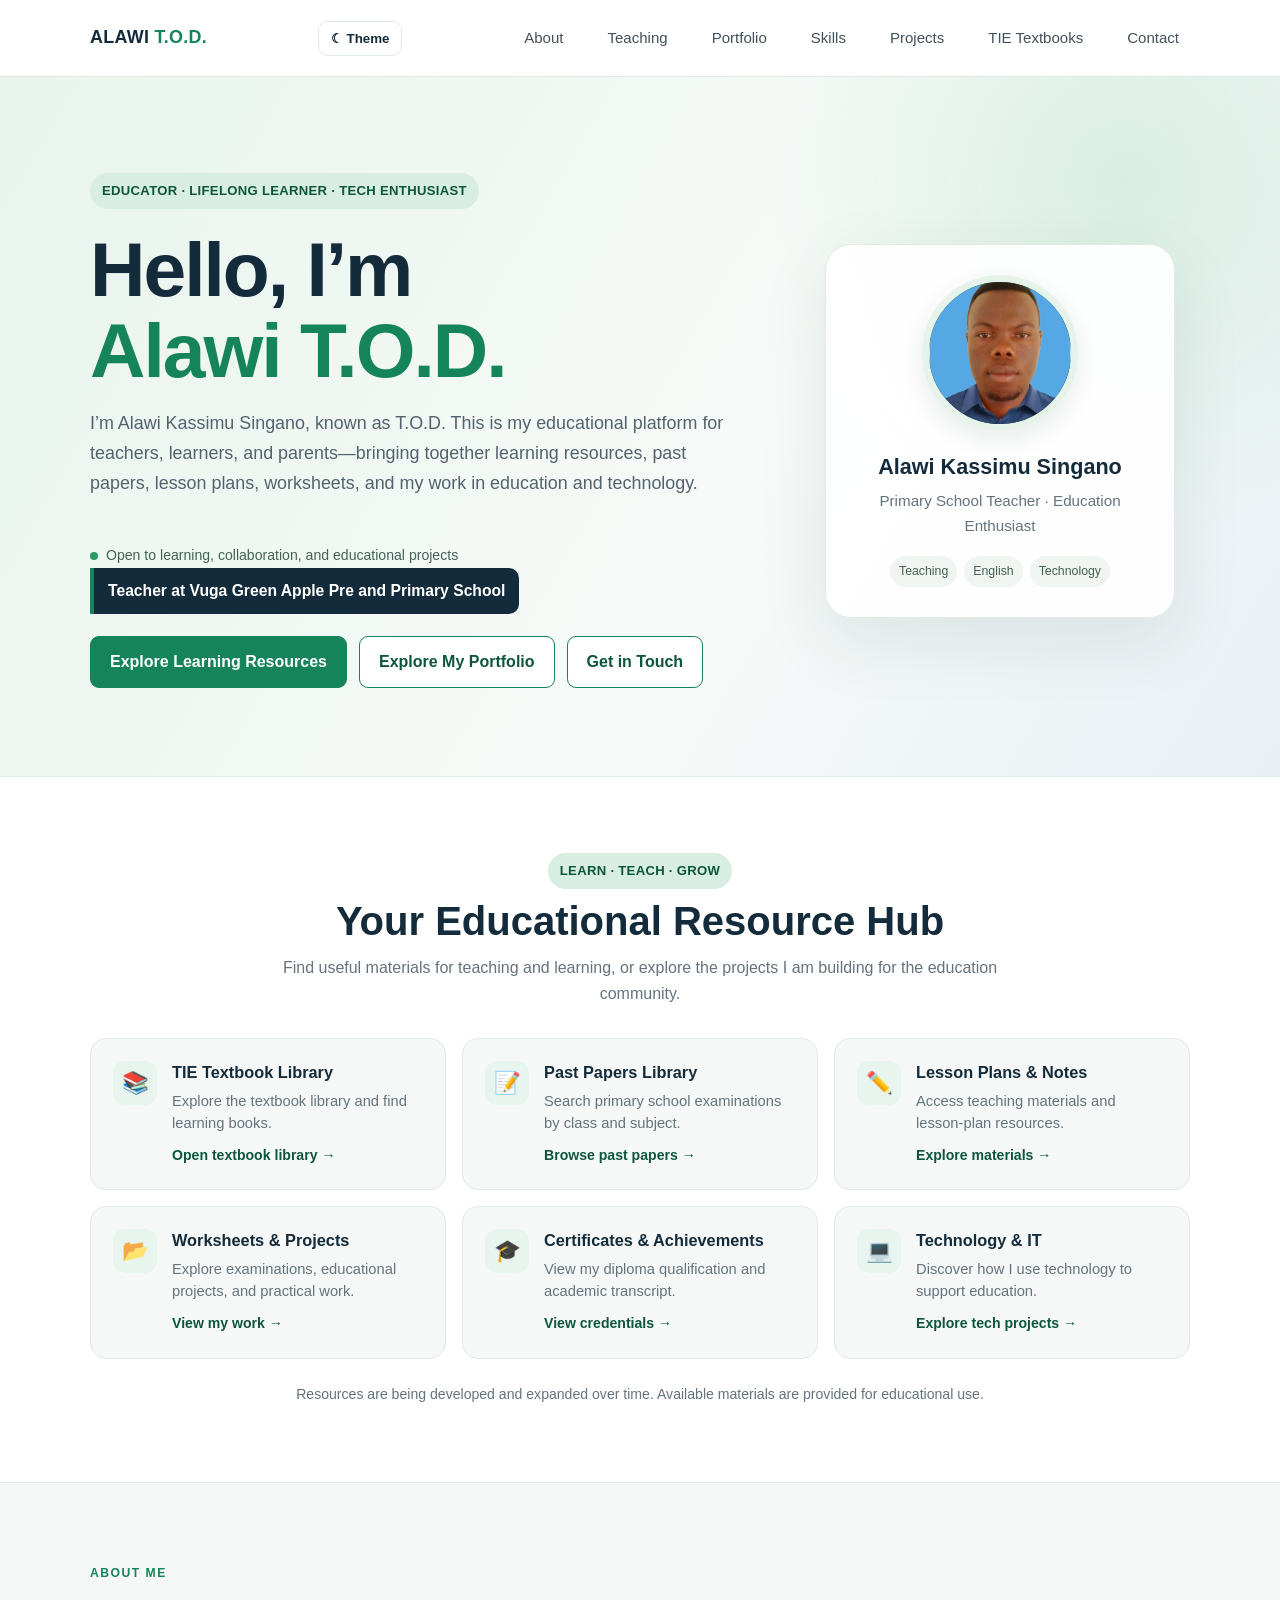
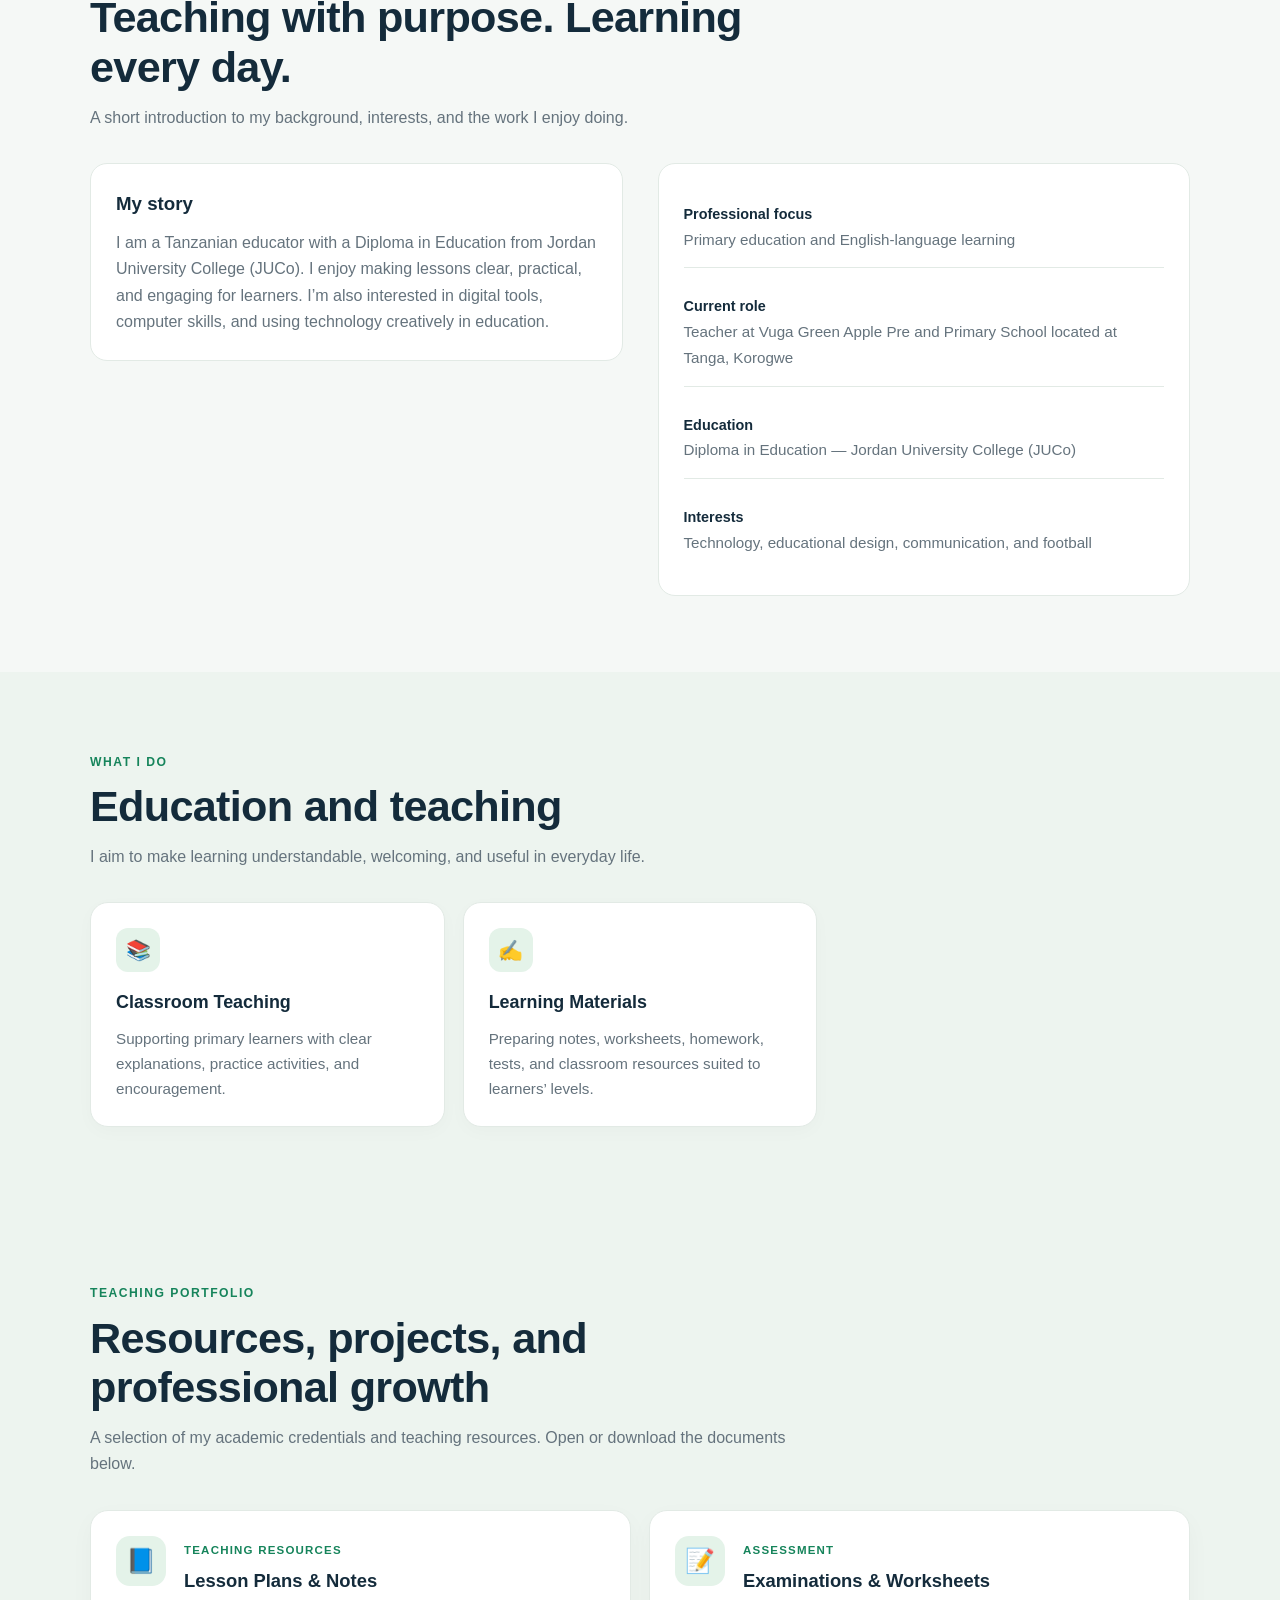
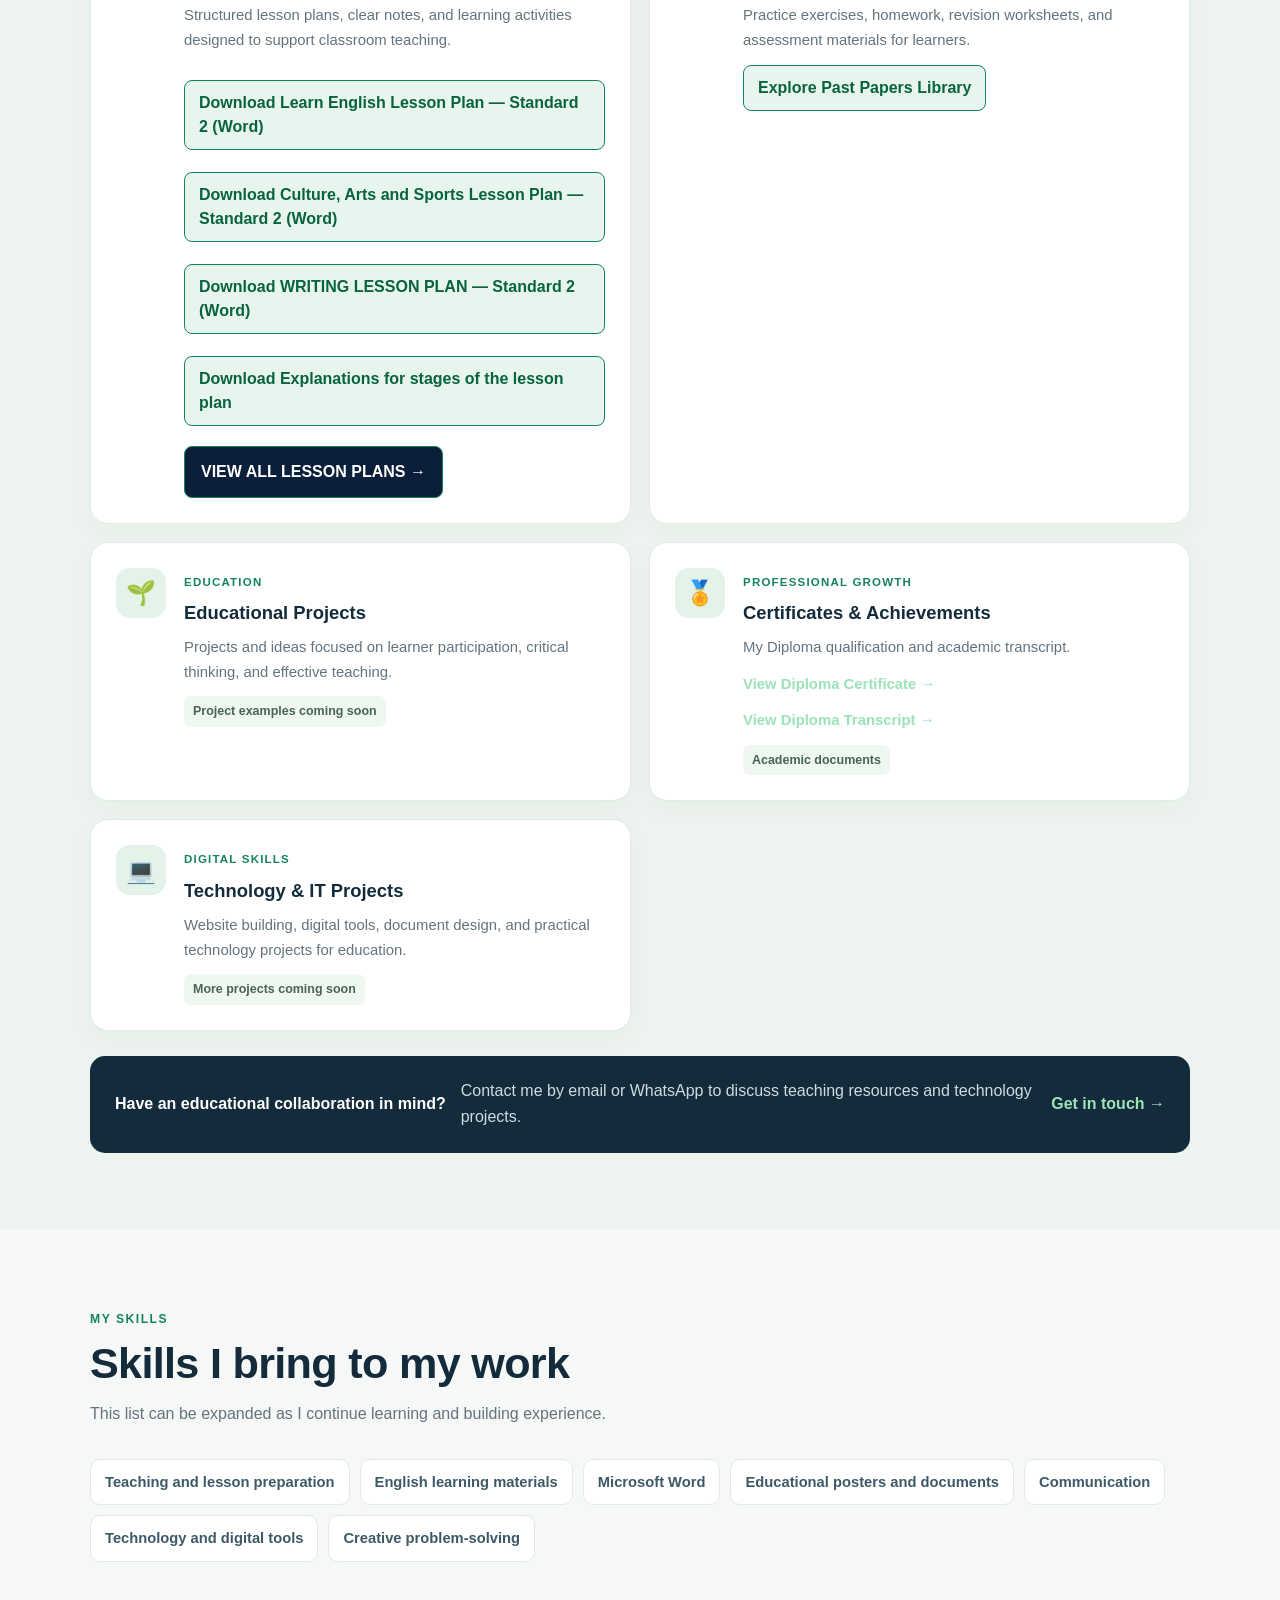
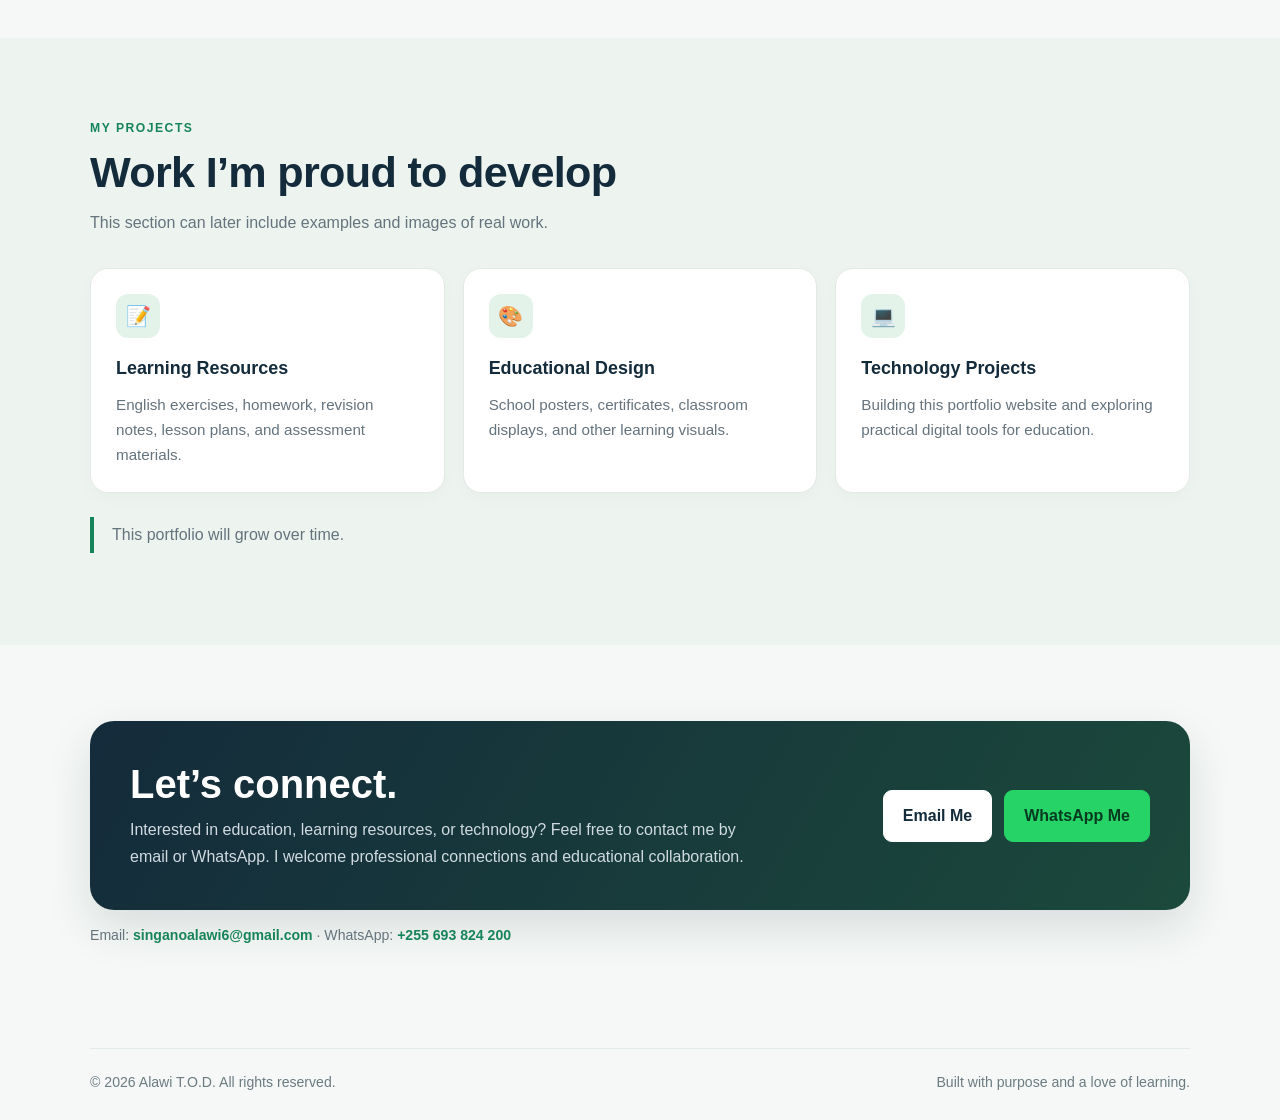
==== commit c82230ed: "Update index.html" ====
--- a/index.html
+++ b/index.html
@@ -1,9 +1,4 @@
 <!DOCTYPE html>
-<html lang="en">
-<head>
-  <meta charset="UTF-8" />
-  <meta name="viewport" content="width=device-width, initial-scale=1.0" />
-  <meta name="description" content="<!DOCTYPE html>
 <html lang="en">
 <head>
   <meta charset="UTF-8" />
@@ -249,183 +244,3 @@
 </script>
 </body>
 </html>
-The personal portfolio of Alawi T.O.D., a Tanzanian educator interested in teaching, educational design, and technology." />
-  <meta name="theme-color" content="#142b3b" />
-  <title>Alawi T.O.D | Personal Portfolio</title>
-  <style>
-    :root{--green:#16845b;--green-dark:#0d563d;--navy:#142b3b;--ink:#24313a;--muted:#65737d;--paper:#f5f8f6;--white:#fff;--line:#e2eae5;}
-    *{box-sizing:border-box} html{scroll-behavior:smooth} body{margin:0;font-family:Arial,Helvetica,sans-serif;color:var(--ink);background:var(--paper);line-height:1.65}
-    a{color:inherit;text-decoration:none}.wrap{width:min(1100px,92%);margin:auto}
-    header{background:rgba(255,255,255,.96);border-bottom:1px solid var(--line);position:sticky;top:0;z-index:10;backdrop-filter:blur(10px)}
-    .nav{min-height:76px;display:flex;align-items:center;justify-content:space-between;gap:20px}.brand{font-weight:800;letter-spacing:.3px;color:var(--navy);font-size:1.12rem}.brand span{color:var(--green)}
-    nav{display:flex;gap:22px;flex-wrap:wrap;font-size:.94rem;color:#42515b}nav a{padding:9px 11px;border-radius:9px;transition:background .2s,color .2s}nav a:hover{color:var(--green);background:#edf7f0}
-    .menu-toggle{display:none;border:1px solid var(--line);background:white;border-radius:9px;padding:9px 12px;color:var(--navy);font-weight:700;cursor:pointer}nav a:focus-visible,.btn:focus-visible,.menu-toggle:focus-visible{outline:3px solid #8ac9a5;outline-offset:3px}
-    .availability{display:inline-flex;align-items:center;gap:8px;font-size:.88rem;color:#436454;margin-top:18px}.availability:before{content:"";width:8px;height:8px;border-radius:50%;background:#2b9a65;display:inline-block}
-    .hero{background:radial-gradient(circle at 88% 15%,#d9eee3 0,transparent 28%),linear-gradient(120deg,#e8f4ed 0%,#f7faf8 58%,#e9f0f5 100%);padding:96px 0 88px;overflow:hidden}
-    .hero-grid{display:grid;grid-template-columns:1.4fr .8fr;align-items:center;gap:55px}.eyebrow{display:inline-block;background:#d9eee2;color:var(--green-dark);font-weight:700;font-size:.82rem;padding:7px 12px;border-radius:30px;letter-spacing:.3px}
-    h1{font-size:clamp(2.5rem,6vw,4.8rem);line-height:1.06;letter-spacing:-2px;margin:20px 0 18px;color:var(--navy)}h1 span{color:var(--green)}.hero p{max-width:650px;font-size:1.12rem;color:#53636d;margin:0 0 28px}
-    .actions{display:flex;gap:12px;flex-wrap:wrap}.btn{display:inline-block;padding:12px 19px;border-radius:9px;font-weight:700;border:1px solid var(--green);transition:.2s}.btn-primary{background:var(--green);color:white}.btn-primary:hover{background:var(--green-dark)}.btn-light{background:white;color:var(--green-dark)}.btn-light:hover{background:#eff8f2}
-    .profile-card{background:rgba(255,255,255,.94);border:1px solid #e1ebe4;border-radius:26px;padding:30px;box-shadow:0 24px 70px #173b2918;text-align:center;max-width:350px;justify-self:center;width:100%;transition:transform .25s,box-shadow .25s}.profile-card:hover{transform:translateY(-4px);box-shadow:0 30px 80px #173b2920}.avatar{height:156px;width:156px;border-radius:50%;margin:0 auto 18px;background:linear-gradient(145deg,var(--green),var(--navy));display:block;object-fit:cover;object-position:center 28%;color:white;font-size:2.5rem;font-weight:800;border:7px solid #e6f3eb;box-shadow:0 8px 24px #173b2918}.profile-card h2{font-size:1.35rem;margin:8px 0 0;color:var(--navy)}.profile-card p{font-size:.95rem;margin:4px 0;color:var(--muted)}.mini-tags{display:flex;justify-content:center;gap:7px;flex-wrap:wrap;margin-top:18px}.mini-tags span{background:#f0f5f2;padding:5px 9px;border-radius:20px;font-size:.77rem;color:#426252}
-    section{padding:76px 0}.section-head{max-width:700px;margin-bottom:32px}.kicker{color:var(--green);font-weight:800;text-transform:uppercase;letter-spacing:1.5px;font-size:.76rem}h2.section-title{font-size:clamp(1.8rem,4vw,2.7rem);line-height:1.15;margin:8px 0 12px;color:var(--navy);letter-spacing:-.7px}.section-head p{margin:0;color:var(--muted)}
-    .about-grid{display:grid;grid-template-columns:1fr 1fr;gap:35px;align-items:start}.panel{background:white;border:1px solid var(--line);border-radius:17px;padding:25px}.panel h3{margin:0 0 10px;color:var(--navy)}.panel p{margin:0;color:var(--muted)}.facts{display:grid;gap:13px}.fact{padding:14px 0;border-bottom:1px solid var(--line)}.fact:last-child{border-bottom:0}.fact strong{display:block;color:var(--navy);font-size:.9rem}.fact span{color:var(--muted);font-size:.95rem}
-    .soft{background:#edf4ef}.cards{display:grid;grid-template-columns:repeat(3,1fr);gap:18px}.card{background:white;border:1px solid var(--line);border-radius:18px;padding:25px;box-shadow:0 5px 18px #173b2906;transition:transform .22s,box-shadow .22s,border-color .22s}.card:hover{transform:translateY(-4px);box-shadow:0 16px 35px #173b2912;border-color:#c6e2d0}.icon{width:44px;height:44px;border-radius:12px;background:#e4f3e9;color:var(--green-dark);display:grid;place-items:center;font-size:1.25rem;margin-bottom:16px}.card h3{margin:0 0 8px;color:var(--navy);font-size:1.12rem}.card p{margin:0;color:var(--muted);font-size:.95rem}.skill-list{display:flex;flex-wrap:wrap;gap:10px}.skill-list span{background:white;border:1px solid var(--line);border-radius:10px;padding:10px 14px;color:#3d5968;font-weight:600;font-size:.92rem}
-    .project-note{border-left:4px solid var(--green);padding:5px 0 5px 18px;color:var(--muted)}.contact-box{background:linear-gradient(120deg,#142b3b,#1b493b);color:white;border-radius:24px;padding:40px;box-shadow:0 18px 45px #142b3b20;display:flex;justify-content:space-between;align-items:center;gap:25px}.contact-box h2{font-size:clamp(1.7rem,4vw,2.5rem);line-height:1.15;margin:0 0 10px}.contact-box p{color:#d0dbe1;margin:0;max-width:620px}.contact-box .btn{background:white;color:var(--navy);border-color:white;white-space:nowrap}.contact-actions{display:flex;gap:12px;flex-wrap:wrap;align-items:center}.contact-box .btn-whatsapp{background:#25D366;color:#073b20;border-color:#25D366}.contact-box .btn-whatsapp:hover{background:#1fba59;border-color:#1fba59}
-    footer{padding:25px 0;color:#6c7b82;font-size:.88rem}.footer-row{display:flex;justify-content:space-between;gap:15px;flex-wrap:wrap;border-top:1px solid var(--line);padding-top:22px}
-    .nav-tools{display:flex;align-items:center;gap:10px}.theme-toggle,.menu-toggle{border:1px solid var(--line);background:white;color:var(--navy);border-radius:9px;padding:9px 12px;font-weight:700;cursor:pointer}.menu-toggle{display:none}
-    body.dark{--ink:#e6edf0;--muted:#a9b7bf;--paper:#101a20;--white:#17252d;--line:#2a3a43;background:var(--paper);color:var(--ink)}body.dark header,body.dark .profile-card,body.dark .panel,body.dark .card,body.dark .skill-list span{background:#17252d;border-color:#2a3a43;color:var(--ink)}body.dark .hero{background:radial-gradient(circle at 88% 15%,#1b4033 0,transparent 28%),linear-gradient(120deg,#152d27,#101a20 60%,#172631)}body.dark h1,body.dark h2.section-title,body.dark .profile-card h2,body.dark .panel h3,body.dark .card h3,body.dark .brand{color:#eef6f1}body.dark nav{color:#d4e0e5}body.dark .soft{background:#142128}body.dark .theme-toggle,body.dark .menu-toggle{background:#17252d;color:#eef6f1;border-color:#2a3a43}body.dark .mini-tags span{background:#20382e;color:#d8f0e2}body.dark nav a:hover{background:#20382e}body.dark .card:hover{border-color:#38644f}body.dark .fact strong{color:#eef6f1}
-    @media(max-width:760px){.nav{padding:14px 0;align-items:flex-start;flex-direction:row;flex-wrap:wrap}.nav-tools{margin-left:auto}.menu-toggle{display:inline-block}.nav nav{display:none;width:100%;flex-direction:column;gap:0;padding:8px 0}.nav nav.open{display:flex}.nav nav a{padding:10px 0;border-top:1px solid var(--line)}.hero{padding:58px 0}.hero-grid,.about-grid{grid-template-columns:1fr}.profile-card{justify-self:start}.cards{grid-template-columns:1fr}.contact-box{align-items:flex-start;flex-direction:column}section{padding:58px 0}h1{letter-spacing:-1.3px}}
-
-    .role-line{display:inline-flex;background:#142b3b;color:#fff!important;border-left:4px solid var(--green);padding:10px 14px;border-radius:0 10px 10px 0;font-weight:700;font-size:.98rem!important;margin:0 0 22px!important}
-    .portfolio-grid{display:grid;grid-template-columns:repeat(2,minmax(0,1fr));gap:18px}
-    .portfolio-card{display:flex;gap:18px;padding:25px;background:#fff;border:1px solid var(--line);border-radius:18px;box-shadow:0 8px 25px #173b2908;transition:transform .2s,box-shadow .2s,border-color .2s}
-    .portfolio-card:hover{transform:translateY(-4px);box-shadow:0 16px 35px #173b2912;border-color:#b8ddc6}
-    .portfolio-icon{flex:0 0 50px;width:50px;height:50px;display:grid;place-items:center;border-radius:14px;background:#e4f3e9;font-size:1.5rem}
-    .portfolio-label{font-size:.72rem;font-weight:800;text-transform:uppercase;letter-spacing:1.2px;color:var(--green)}
-    .portfolio-card h3{font-size:1.15rem;color:var(--navy);margin:4px 0 7px}.portfolio-card p{color:var(--muted);font-size:.93rem;margin:0 0 12px}
-    .coming-soon{display:inline-block;font-size:.78rem;font-weight:700;color:#496456;background:#eff7f1;padding:5px 9px;border-radius:7px}
-    .resource-note{margin-top:25px;padding:22px 25px;border-radius:15px;background:#142b3b;color:#fff;display:flex;align-items:center;gap:15px;flex-wrap:wrap}.resource-note span{color:#d0dbe1;flex:1}.text-link{font-weight:800;color:#9ce2b8;white-space:nowrap}
-    body.dark .portfolio-card{background:#17252d;border-color:#2a3a43}body.dark .portfolio-card h3{color:#eef6f1}body.dark .coming-soon{background:#20382e;color:#d8f0e2}body.dark .portfolio-icon{background:#20382e}
-    @media(max-width:760px){.portfolio-grid{grid-template-columns:1fr}.portfolio-card{padding:20px}.role-line{font-size:.9rem!important}}
-    .lesson-download {
-  display: block;
-  width: fit-content;
-  max-width: 100%;
-  box-sizing: border-box;
-  margin-top: 12px;
-  padding: 10px 14px;
-  border: 1px solid #16845b;
-  border-radius: 8px;
-  background: #e8f5ee;
-  color: #08633f;
-  font-weight: 700;
-  line-height: 1.5;
-  text-decoration: none;
-  overflow-wrap: anywhere;
-}
-
-.lesson-download:hover {
-  background: #16845b;
-  color: #ffffff;
-}
-  </style>
-</head>
-<body>
-<header>
-  <div class="wrap nav">
-    <a class="brand" href="#home">ALAWI <span>T.O.D.</span></a>
-    <div class="nav-tools"><button class="theme-toggle" id="themeToggle" type="button" aria-label="Toggle dark mode">☾ Theme</button><button class="menu-toggle" id="menuToggle" type="button" aria-expanded="false" aria-controls="mainNav">☰ Menu</button></div>
-    <nav id="mainNav" aria-label="Main navigation">
-  <a href="#about">About</a>
-  <a href="#teaching">Teaching</a>
-  <a href="#portfolio">Portfolio</a>
-  <a href="#skills">Skills</a>
-  <a href="#projects">Projects</a>
-  <a href="tie-textbooks.html">TIE Textbooks</a>
-  <a href="#contact">Contact</a>
-</nav>
-  </div>
-</header>
-<main>
-  <section class="hero" id="home">
-    <div class="wrap hero-grid">
-      <div>
-        <span class="eyebrow">EDUCATOR · LIFELONG LEARNER · TECH ENTHUSIAST</span>
-        <h1>Hello, I’m<br><span>Alawi T.O.D.</span></h1>
-        <p>I’m Alawi Kassimu Singano, known as T.O.D. I’m a Tanzanian educator who enjoys helping learners grow, creating useful learning materials, and exploring how technology can make teaching and learning better.</p>
-        <div class="availability">Open to learning, collaboration, and educational projects</div>
-        <p class="role-line">Teacher at Vuga Green Apple Pre and Primary School</p>
-        <div class="actions"><a class="btn btn-primary" href="#about">Discover My Story</a><a class="btn btn-light" href="#portfolio">Explore My Portfolio</a><a class="btn btn-light" href="#contact">Get in Touch</a></div>
-      </div>
-      <aside class="profile-card" aria-label="Profile summary">
-        <img class="avatar" src="[data-uri]" alt="Portrait of Alawi T.O.D." />
-        <h2>Alawi Kassimu Singano</h2>
-        <p>Primary School Teacher · Education Enthusiast</p>
-        <div class="mini-tags"><span>Teaching</span><span>English</span><span>Technology</span></div>
-      </aside>
-    </div>
-  </section>
-  <section id="about">
-    <div class="wrap">
-      <div class="section-head"><span class="kicker">About me</span><h2 class="section-title">Teaching with purpose. Learning every day.</h2><p>A short introduction to my background, interests, and the work I enjoy doing.</p></div>
-      <div class="about-grid">
-        <div class="panel"><h3>My story</h3><p>I am a Tanzanian educator with a Diploma in Education from Jordan University College (JUCo). I enjoy making lessons clear, practical, and engaging for learners. I’m also interested in digital tools, computer skills, and using technology creatively in education.</p></div>
-        <div class="panel facts">
-          <div class="fact"><strong>Professional focus</strong><span>Primary education and English-language learning</span></div>
-          <div class="fact"><strong>Current role</strong><span>Teacher at Vuga Green Apple Pre and Primary School located at Tanga, Korogwe</span></div>
-          <div class="fact"><strong>Education</strong><span>Diploma in Education — Jordan University College (JUCo)</span></div>
-          <div class="fact"><strong>Interests</strong><span>Technology, educational design, communication, and football</span></div>
-        </div>
-      </div>
-    </div>
-  </section>
-  <section class="soft" id="teaching">
-    <div class="wrap">
-      <div class="section-head"><span class="kicker">What I do</span><h2 class="section-title">Education and teaching</h2><p>I aim to make learning understandable, welcoming, and useful in everyday life.</p></div>
-      <div class="cards">
-        <article class="card"><div class="icon">📚</div><h3>Classroom Teaching</h3><p>Supporting primary learners with clear explanations, practice activities, and encouragement.</p></article>
-        <article class="card"><div class="icon">✍️</div><h3>Learning Materials</h3><p>Preparing notes, worksheets, homework, tests, and classroom resources suited to learners’ levels.</p></article>
-        </div>
-    </div>
-  </section>
-  <section id="portfolio" class="soft">
-    <div class="wrap">
-      <div class="section-head"><span class="kicker">Teaching portfolio</span><h2 class="section-title">Resources, projects, and professional growth</h2><p>A selection of my academic credentials and teaching resources. Open or download the documents below.</p></div>
-      <div class="portfolio-grid">
-        <article class="portfolio-card"><div class="portfolio-icon">📘</div><div><span class="portfolio-label">Teaching resources</span><h3>Lesson Plans &amp; Notes</h3><p>Structured lesson plans, clear notes, and learning activities designed to support classroom teaching.</p><div style="margin-top:15px; display:flex; flex-direction:column; gap:10px;">
-<a class="lesson-download" href="lesson-plans/ENGLISH%20STD%202%20lesson.docx" download>Download Learn English Lesson Plan — Standard 2 (Word)</a>
-<a class="lesson-download" href="lesson-plans/ART%20AND%20SPORTS%20STD%202.docx" download>Download Culture, Arts and Sports Lesson Plan — Standard 2 (Word)</a>
-          <a class="lesson-download" href="lesson-plans/WRITING STD 2.docx" download>Download WRITING LESSON PLAN — Standard 2 (Word)</a>
-<a class="lesson-download" href="lesson-plans/LESSON PLAN - PRE-PRIMARY, STD I & II-1.docx" download>Download Explanations for stages of the lesson plan</a> </div> <div style="margin-top:20px;"> <a href="lesson-plans.html" class="lesson-download" style="display:block; text-align:center; padding:13px 16px; background:#0b1f3a; color:#ffffff; border-radius:8px; text-decoration:none; font-weight:bold;"> VIEW ALL LESSON PLANS → </a> </div> </div></article>
-        <article class="portfolio-card"><div class="portfolio-icon">📝</div><div><span class="portfolio-label">Assessment</span><h3>Examinations &amp; Worksheets</h3><p>Practice exercises, homework, revision worksheets, and assessment materials for learners.</p><a href="past-papers.html" class="lesson-download">Explore Past Papers Library</a></div></article>
-        <article class="portfolio-card"><div class="portfolio-icon">🌱</div><div><span class="portfolio-label">Education</span><h3>Educational Projects</h3><p>Projects and ideas focused on learner participation, critical thinking, and effective teaching.</p><span class="coming-soon">Project examples coming soon</span></div></article>
-        <article class="portfolio-card"><div class="portfolio-icon">🏅</div><div><span class="portfolio-label">Professional growth</span><h3>Certificates &amp; Achievements</h3><p>My Diploma qualification and academic transcript.</p><p><a class="text-link" href="certificates/Diploma-Certificate.pdf" target="_blank" rel="noopener">View Diploma Certificate →</a></p><p><a class="text-link" href="certificates/Diploma-Transcript.pdf" target="_blank" rel="noopener">View Diploma Transcript →</a></p><span class="coming-soon">Academic documents</span></div></article>
-        <article class="portfolio-card"><div class="portfolio-icon">💻</div><div><span class="portfolio-label">Digital skills</span><h3>Technology &amp; IT Projects</h3><p>Website building, digital tools, document design, and practical technology projects for education.</p><span class="coming-soon">More projects coming soon</span></div></article>
-      </div>
-      <div class="resource-note"><strong>Have an educational collaboration in mind?</strong><span>Contact me by email or WhatsApp to discuss teaching resources and technology projects.</span><a class="text-link" href="#contact">Get in touch →</a></div>
-    </div>
-  </section>
-  <section id="skills">
-    <div class="wrap">
-      <div class="section-head"><span class="kicker">My skills</span><h2 class="section-title">Skills I bring to my work</h2><p>This list can be expanded as I continue learning and building experience.</p></div>
-      <div class="skill-list"><span>Teaching and lesson preparation</span><span>English learning materials</span><span>Microsoft Word</span><span>Educational posters and documents</span><span>Communication</span><span>Technology and digital tools</span><span>Creative problem-solving</span></div>
-    </div>
-  </section>
-  <section class="soft" id="projects">
-    <div class="wrap">
-      <div class="section-head"><span class="kicker">My projects</span><h2 class="section-title">Work I’m proud to develop</h2><p>This section can later include examples and images of real work.</p></div>
-      <div class="cards">
-        <article class="card"><div class="icon">📝</div><h3>Learning Resources</h3><p>English exercises, homework, revision notes, lesson plans, and assessment materials.</p></article>
-        <article class="card"><div class="icon">🎨</div><h3>Educational Design</h3><p>School posters, certificates, classroom displays, and other learning visuals.</p></article>
-        <article class="card"><div class="icon">💻</div><h3>Technology Projects</h3><p>Building this portfolio website and exploring practical digital tools for education.</p></article>
-      </div>
-      <p class="project-note" style="margin-top:24px">This portfolio will grow over time.</p>
-    </div>
-  </section>
-  <section id="contact">
-    <div class="wrap">
-      <div class="contact-box"><div><h2>Let’s connect.</h2><p>Interested in education, learning resources, or technology? Feel free to contact me by email or WhatsApp. I welcome professional connections and educational collaboration.</p></div><div class="contact-actions"><a class="btn" href="mailto:singanoalawi6@gmail.com">Email Me</a><a class="btn btn-whatsapp" href="https://wa.me/255693824200" target="_blank" rel="noopener noreferrer" aria-label="Contact Alawi T.O.D on WhatsApp">WhatsApp Me</a></div></div>
-      <p style="margin:14px 0 0;color:var(--muted);font-size:.88rem">Email: <a href="mailto:singanoalawi6@gmail.com" style="color:var(--green);font-weight:700">singanoalawi6@gmail.com</a> · WhatsApp: <a href="https://wa.me/255693824200" target="_blank" rel="noopener noreferrer" style="color:var(--green);font-weight:700">+255 693 824 200</a></p>
-    </div>
-  </section>
-</main>
-<footer><div class="wrap footer-row"><span>© <span id="year">2026</span> Alawi T.O.D. All rights reserved.</span><span>Built with purpose and a love of learning.</span></div></footer>
-<script>
-  const menuToggle = document.getElementById('menuToggle');
-  const mainNav = document.getElementById('mainNav');
-  menuToggle.addEventListener('click', () => {
-    const isOpen = mainNav.classList.toggle('open');
-    menuToggle.setAttribute('aria-expanded', String(isOpen));
-    menuToggle.textContent = isOpen ? '✕ Close' : '☰ Menu';
-  });
-  mainNav.querySelectorAll('a').forEach(link => link.addEventListener('click', () => {
-    mainNav.classList.remove('open');
-    menuToggle.setAttribute('aria-expanded', 'false');
-    menuToggle.textContent = '☰ Menu';
-  }));
-  document.getElementById('themeToggle').addEventListener('click', () => {
-    document.body.classList.toggle('dark');
-  });
-  document.getElementById('year').textContent = new Date().getFullYear();
-</script>
-</body>
-</html>
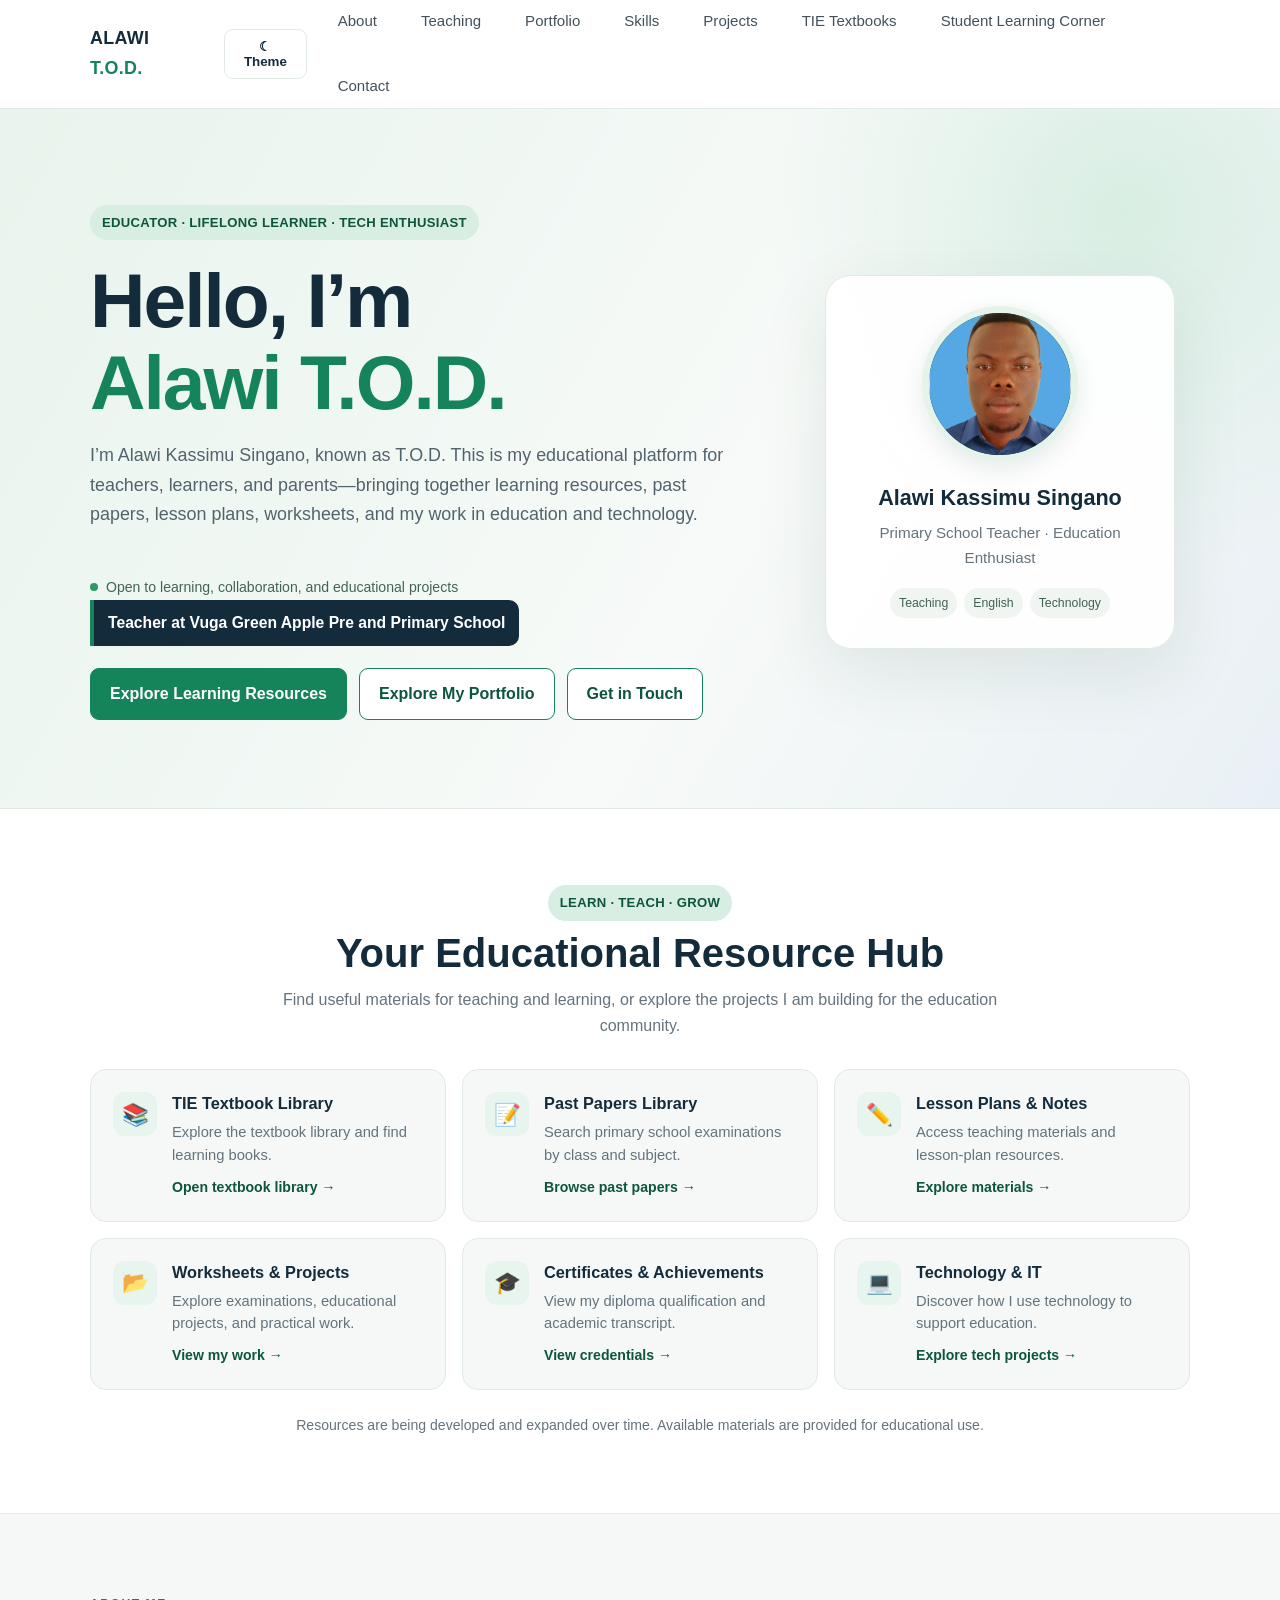
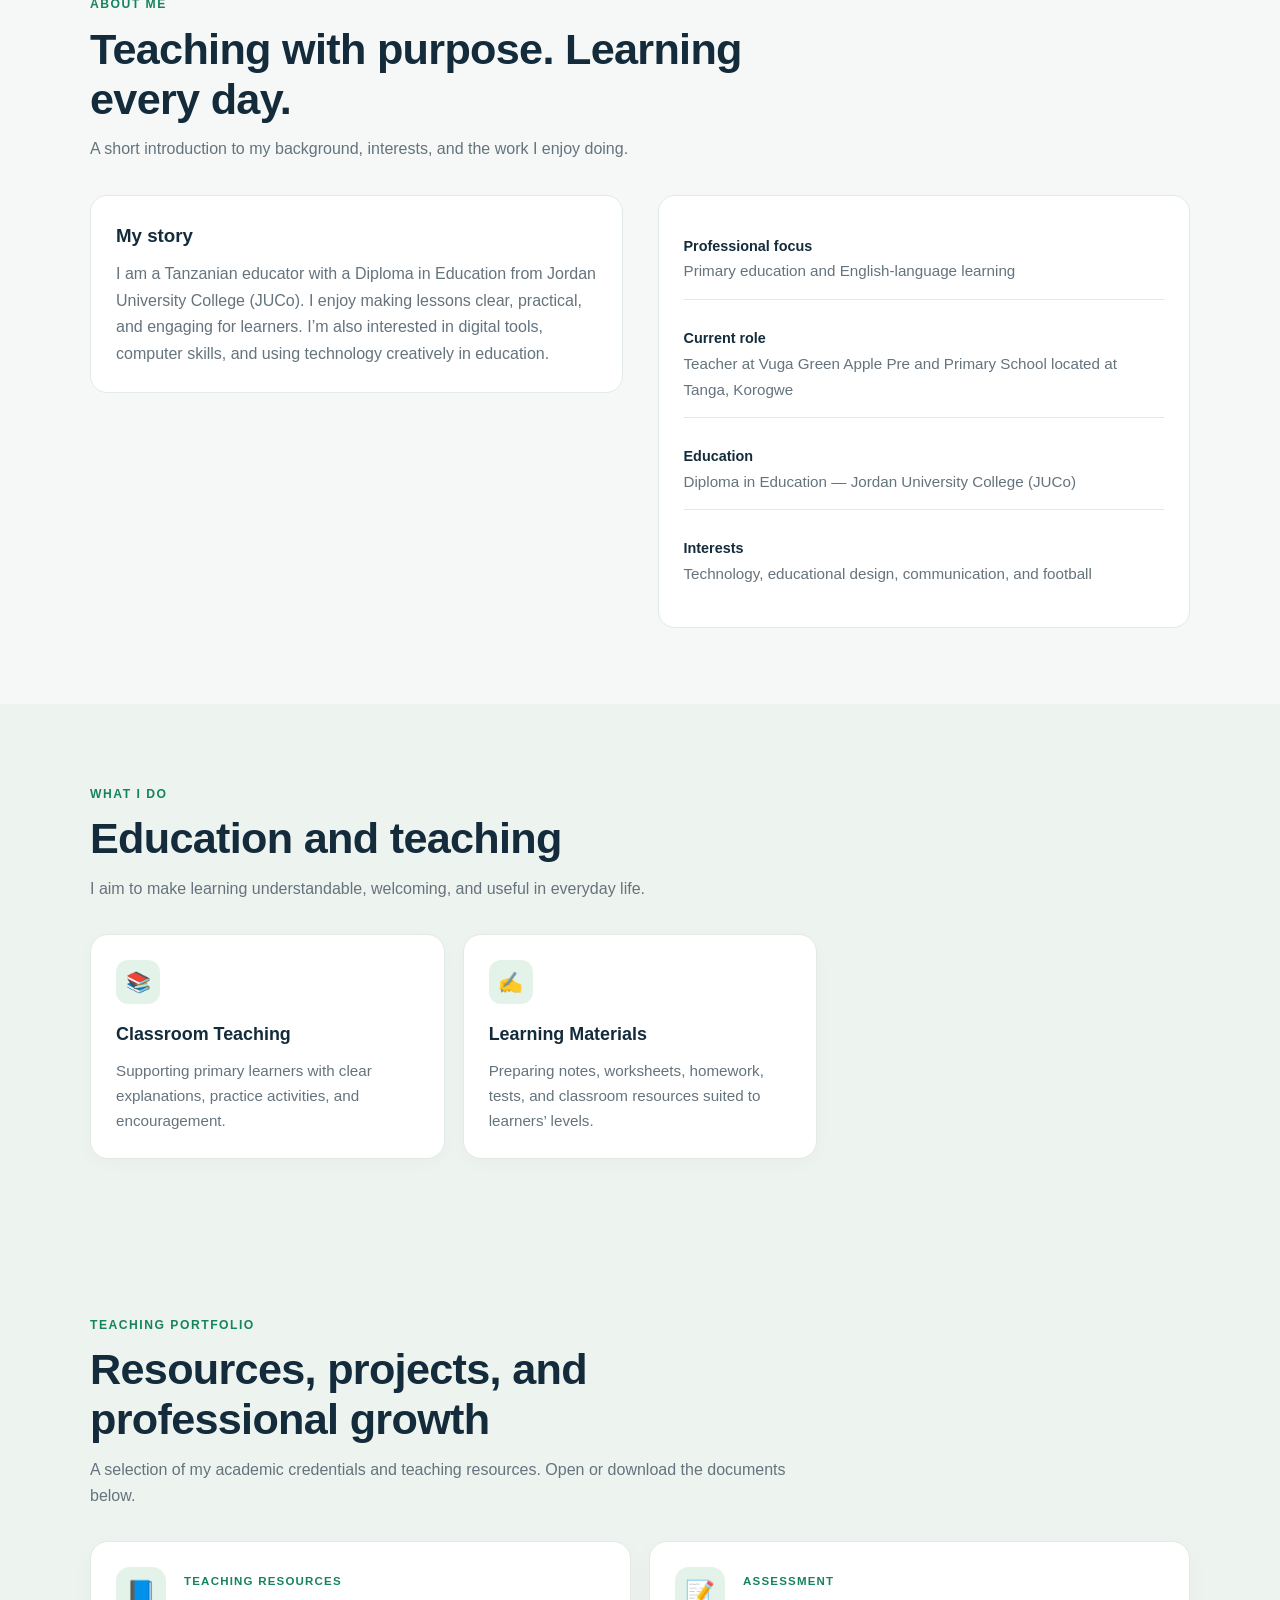
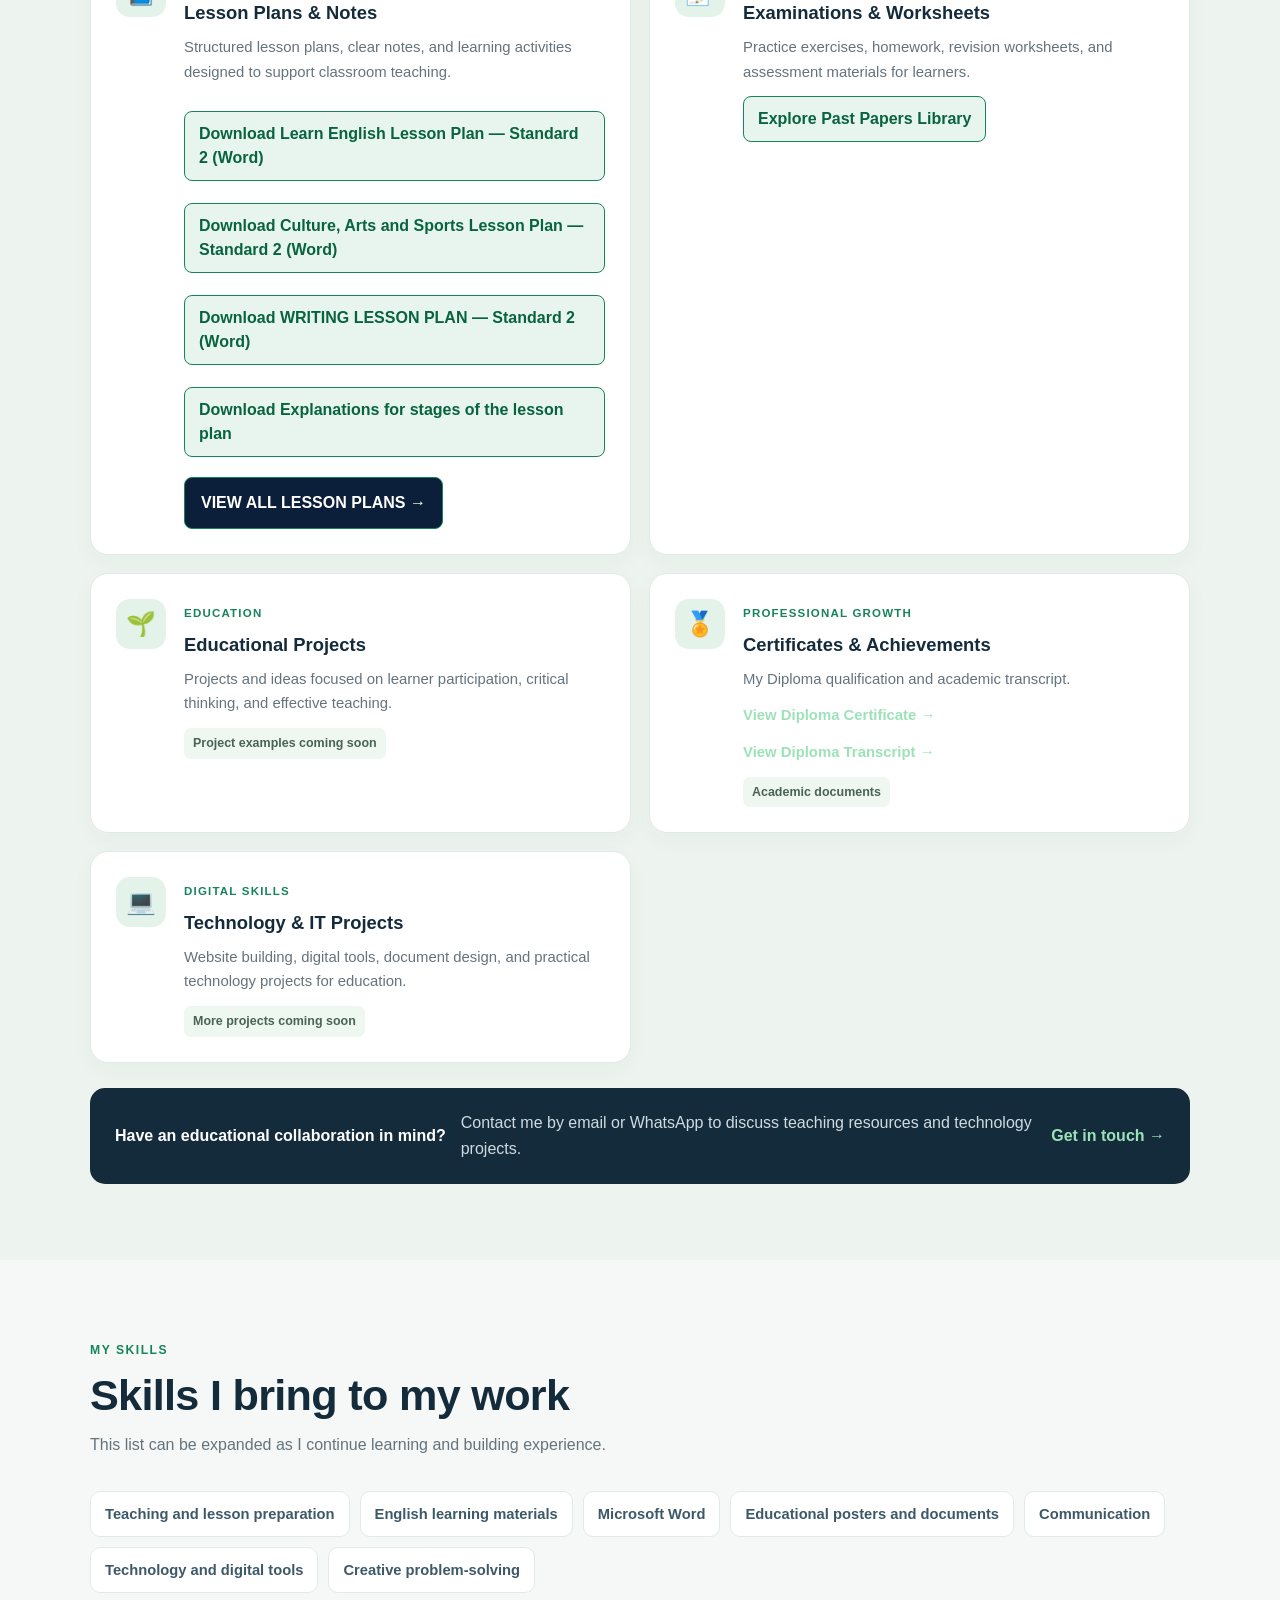
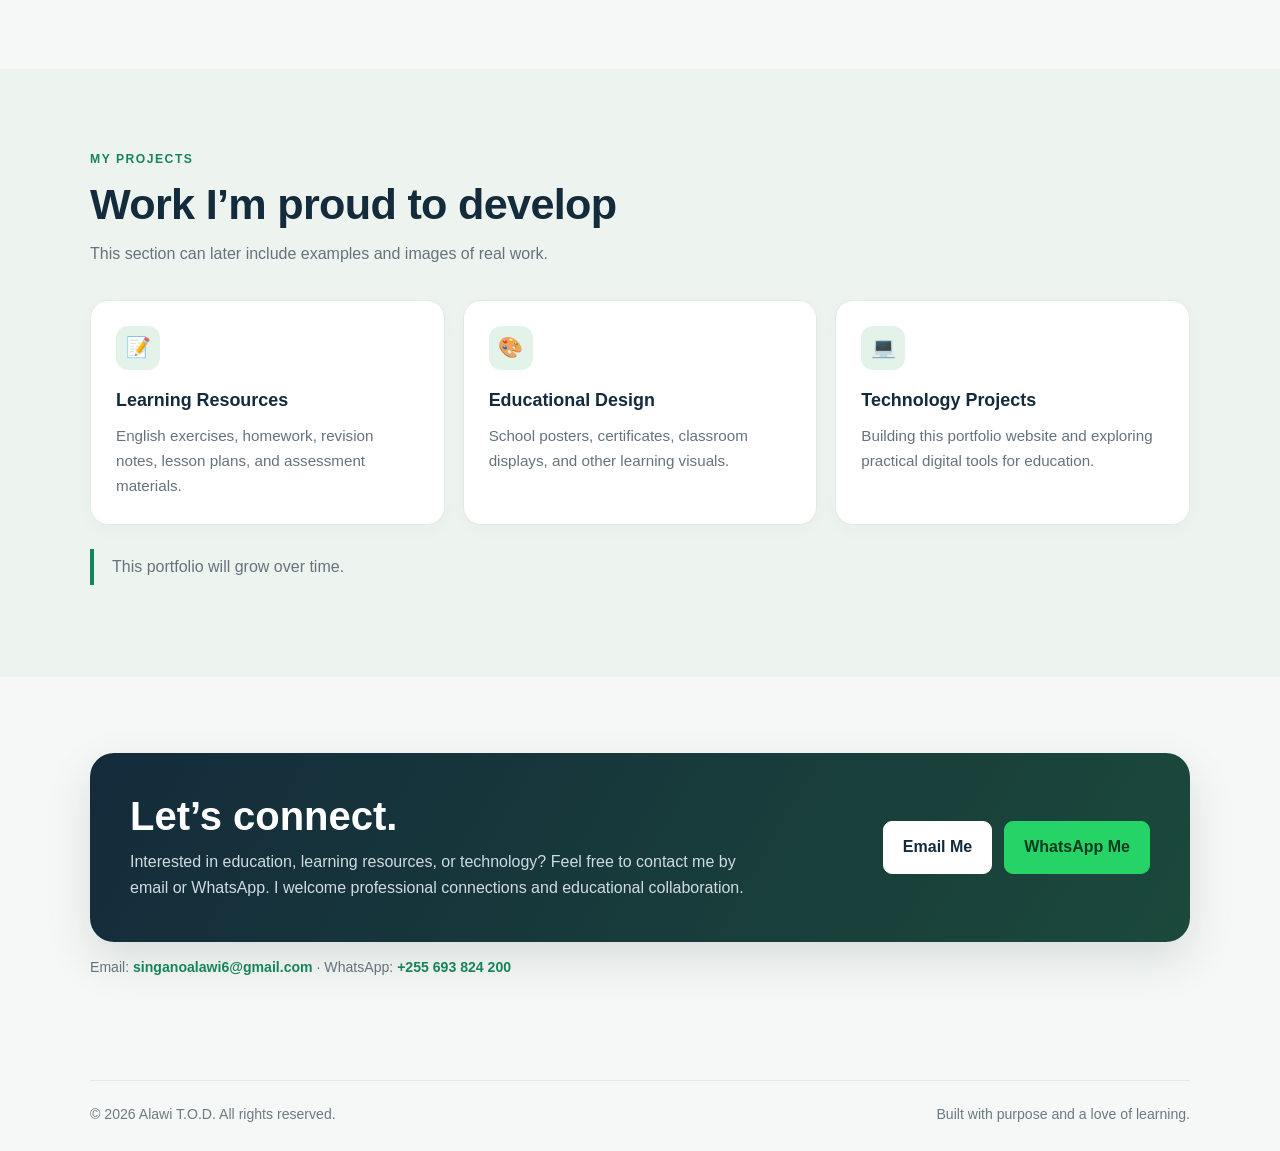
==== commit 734795b1: "Add link to Student Learning Corner in navigation" ====
--- a/index.html
+++ b/index.html
@@ -98,6 +98,7 @@
   <a href="#skills">Skills</a>
   <a href="#projects">Projects</a>
   <a href="tie-textbooks.html">TIE Textbooks</a>
+  <a href="student-learning.html">Student Learning Corner</a>
   <a href="#contact">Contact</a>
 </nav>
   </div>
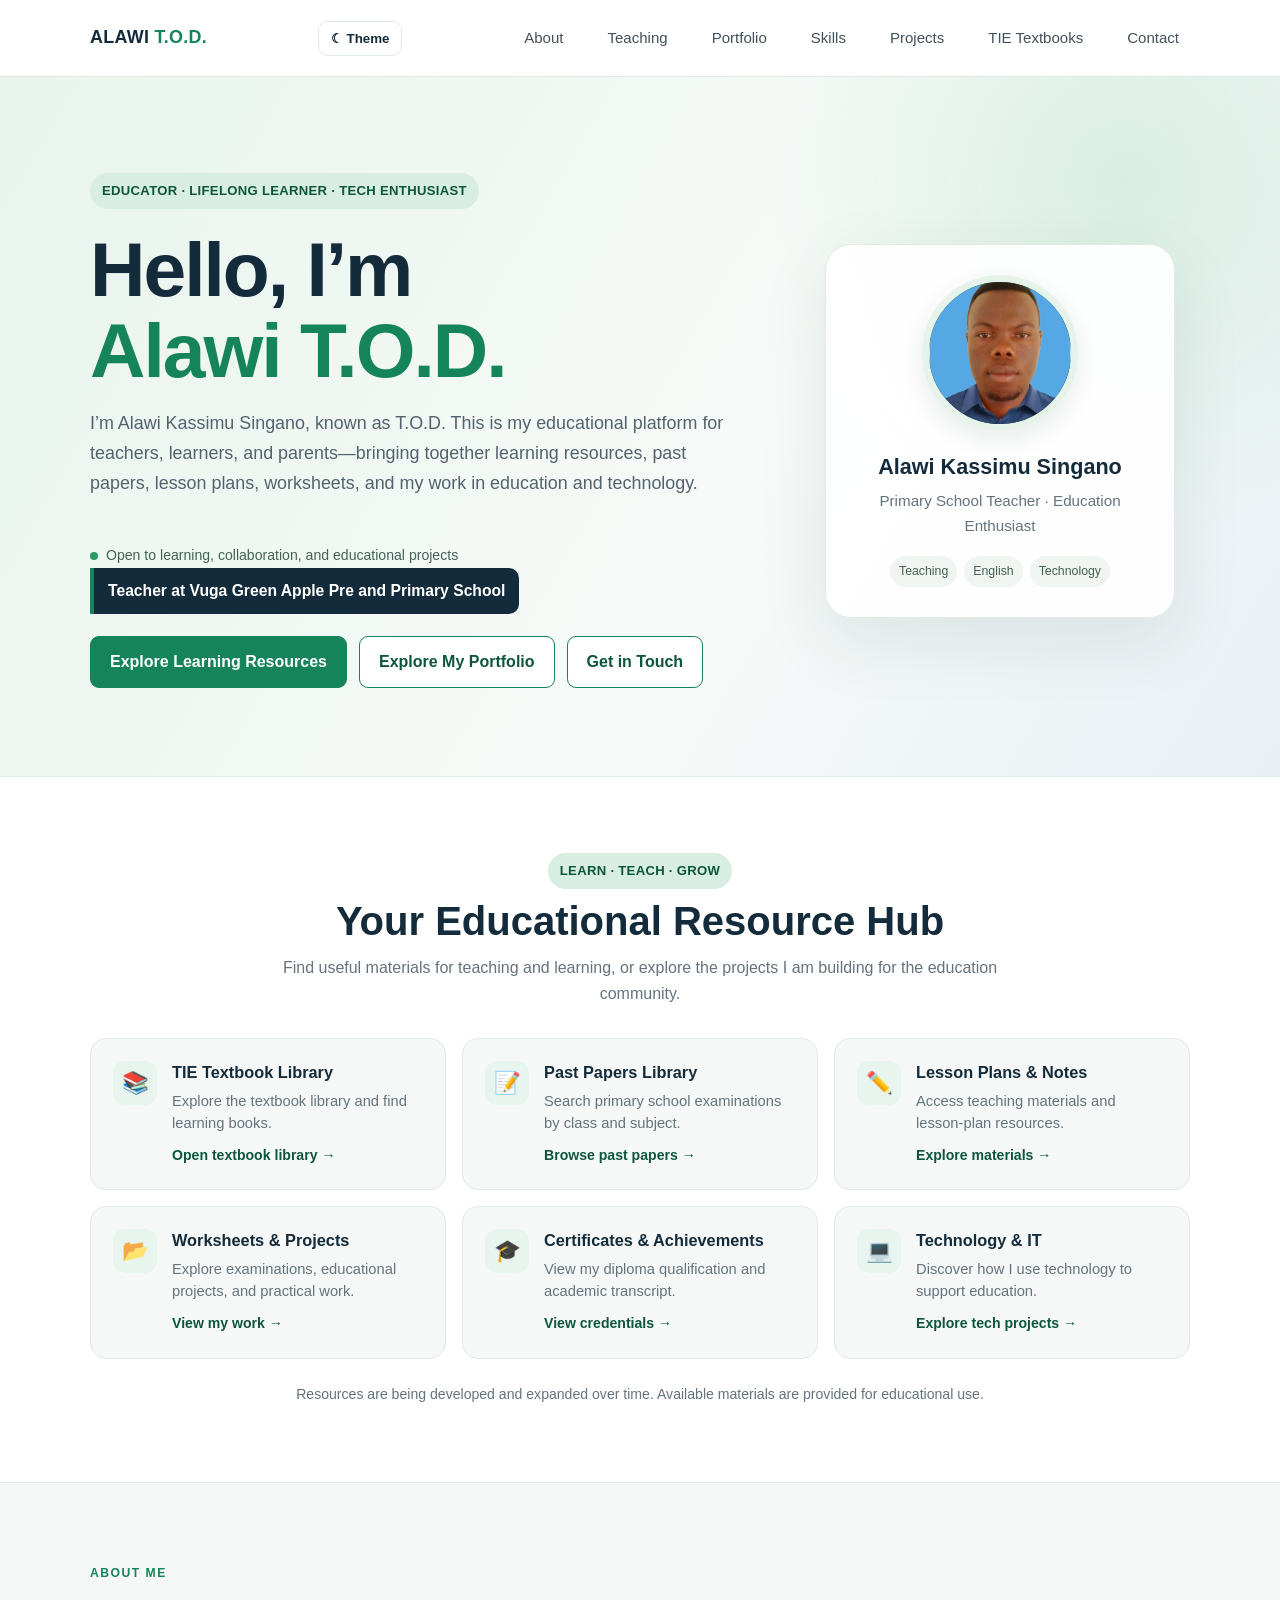
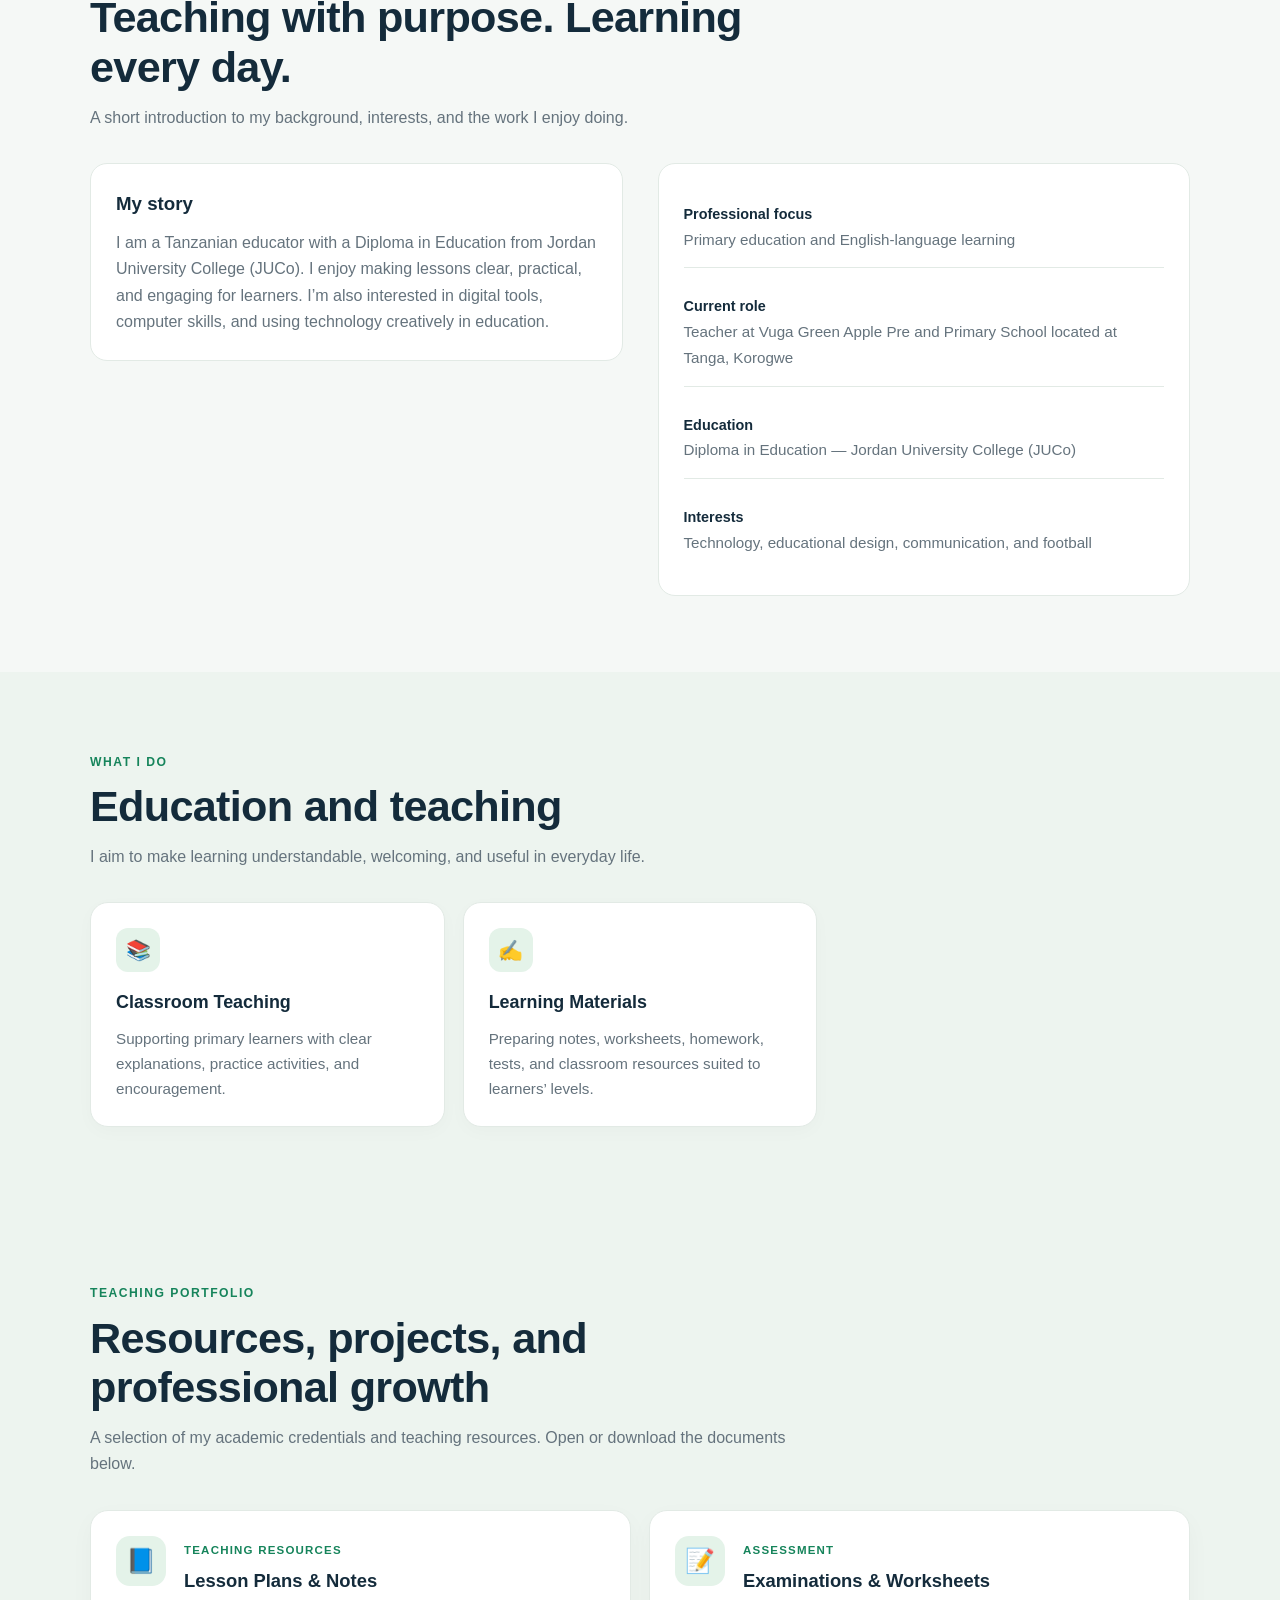
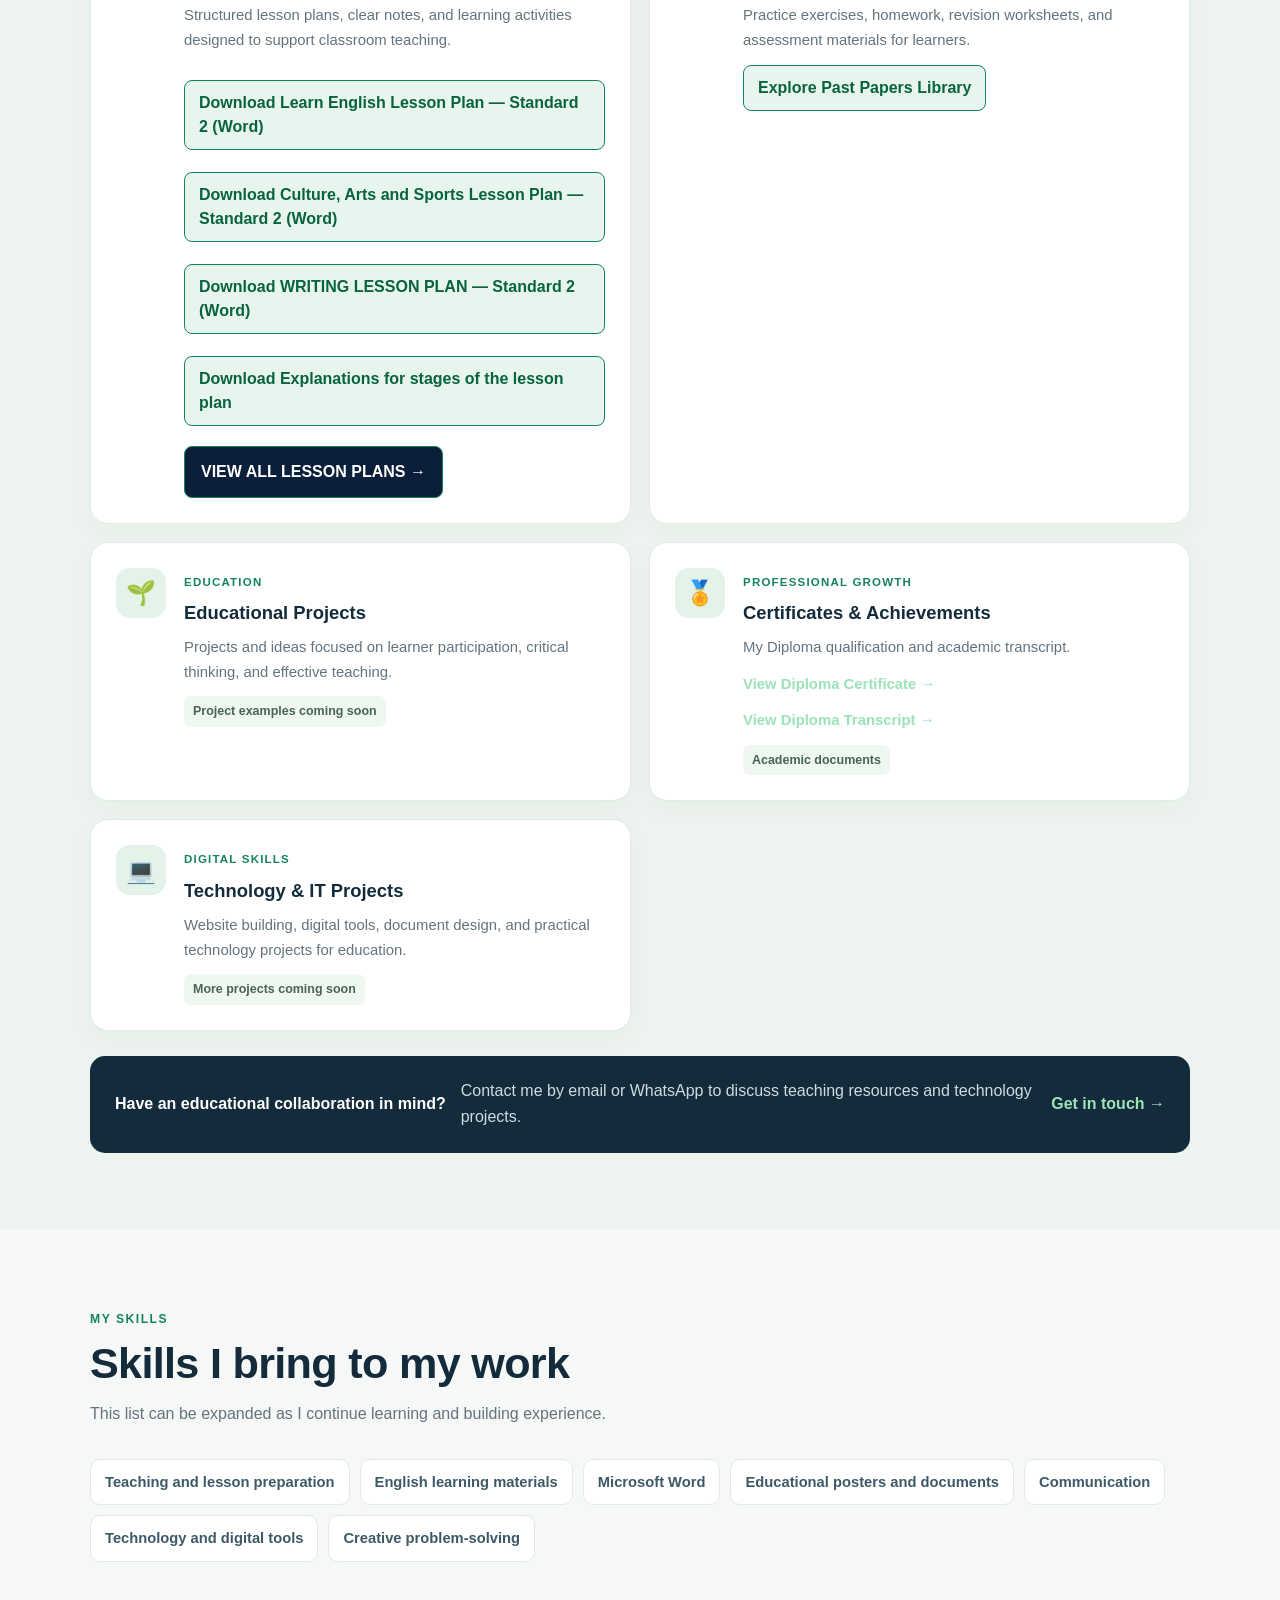
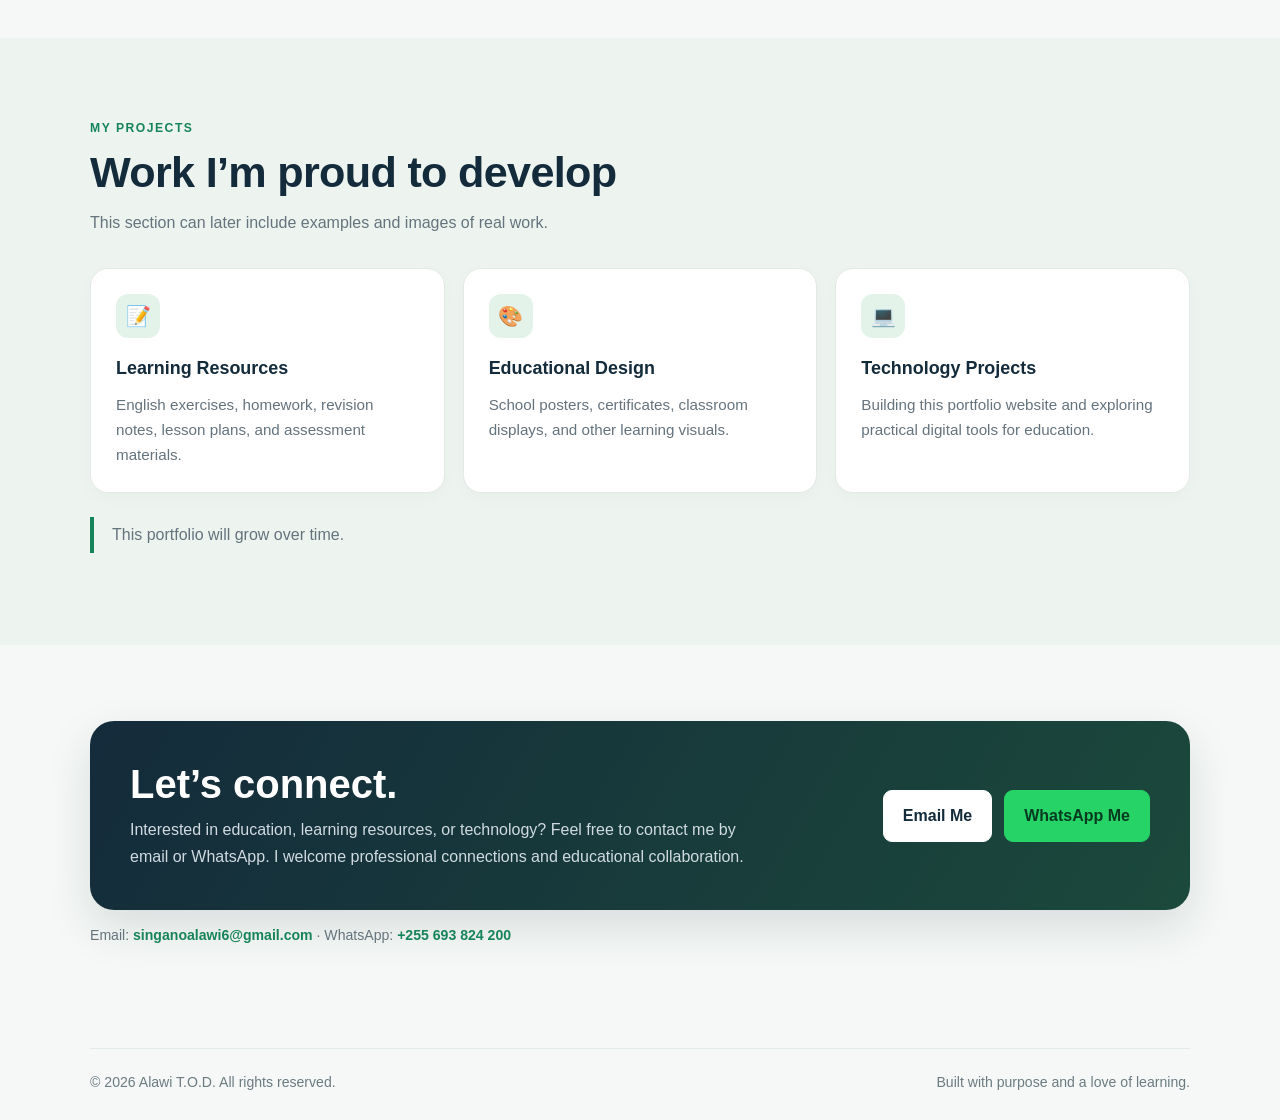
==== commit 90d960f6: "Remove link to Student Learning Corner" ====
--- a/index.html
+++ b/index.html
@@ -98,7 +98,6 @@
   <a href="#skills">Skills</a>
   <a href="#projects">Projects</a>
   <a href="tie-textbooks.html">TIE Textbooks</a>
-  <a href="student-learning.html">Student Learning Corner</a>
   <a href="#contact">Contact</a>
 </nav>
   </div>
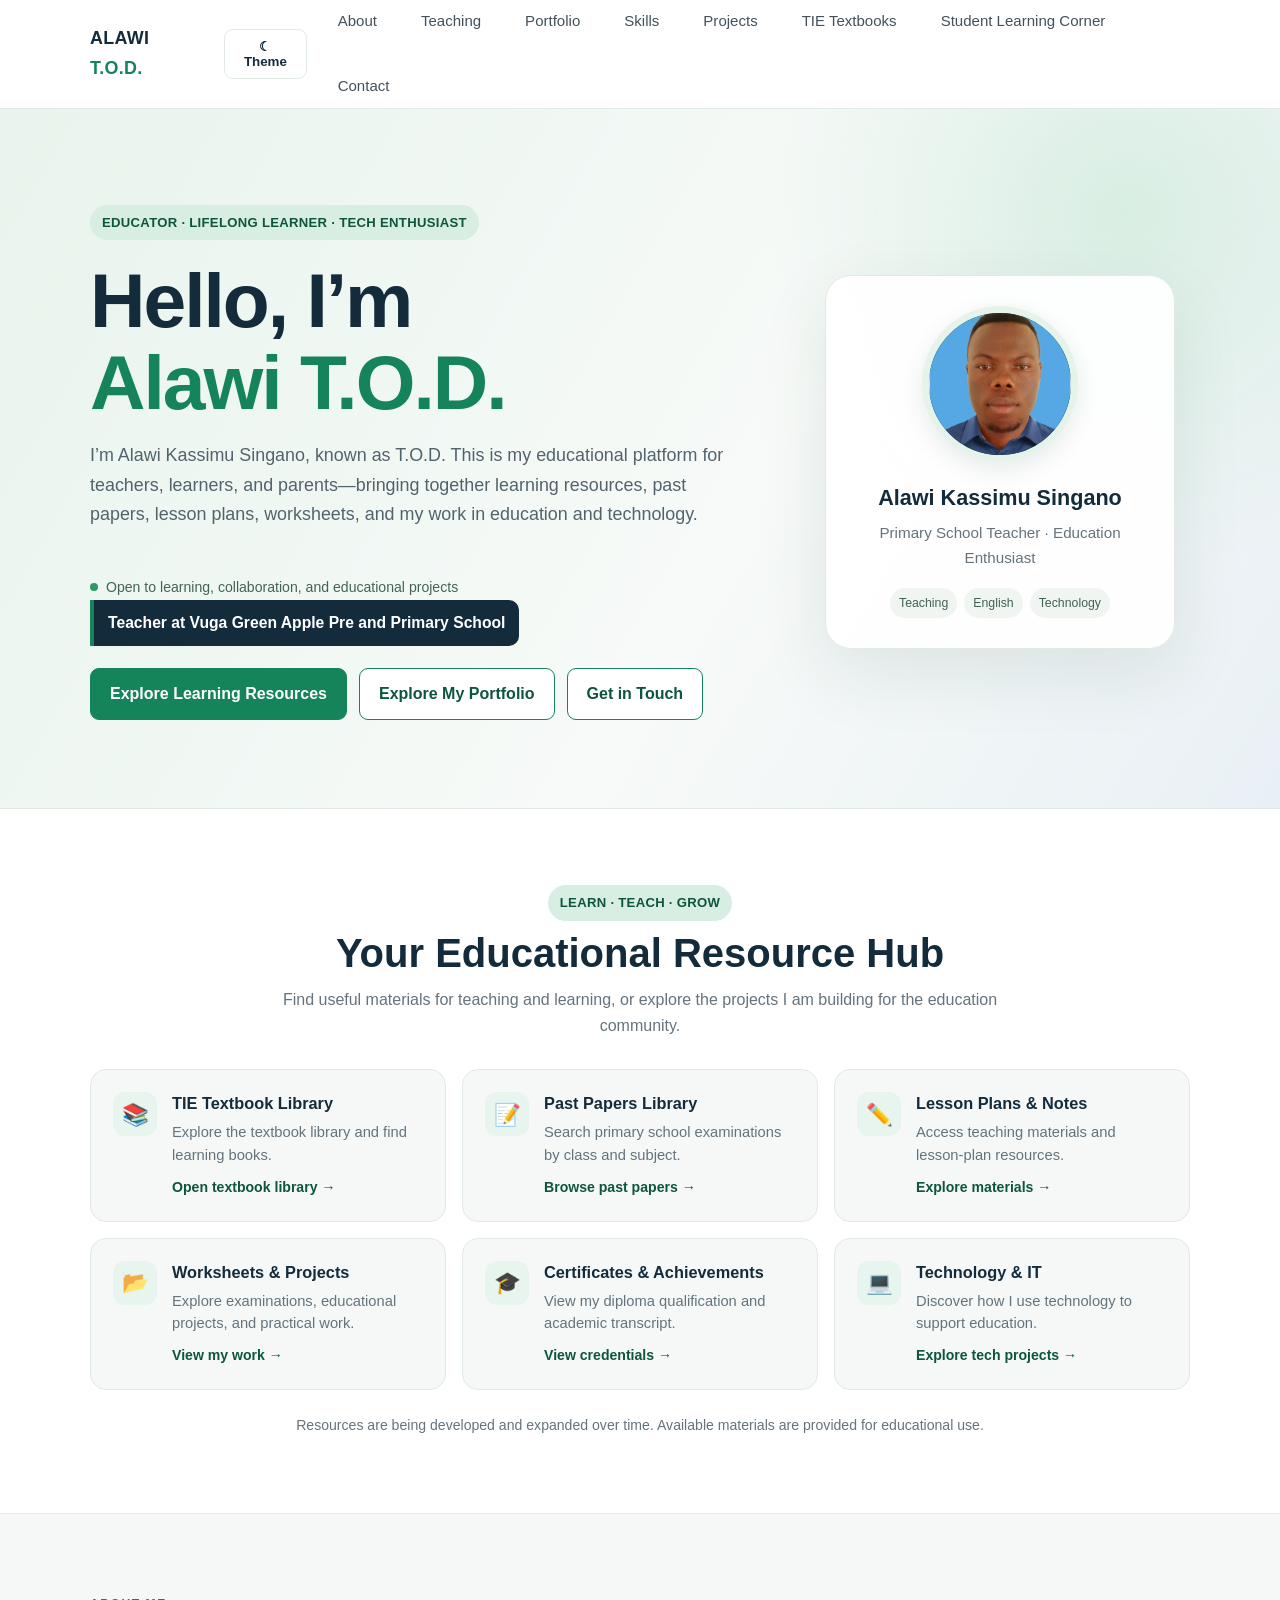
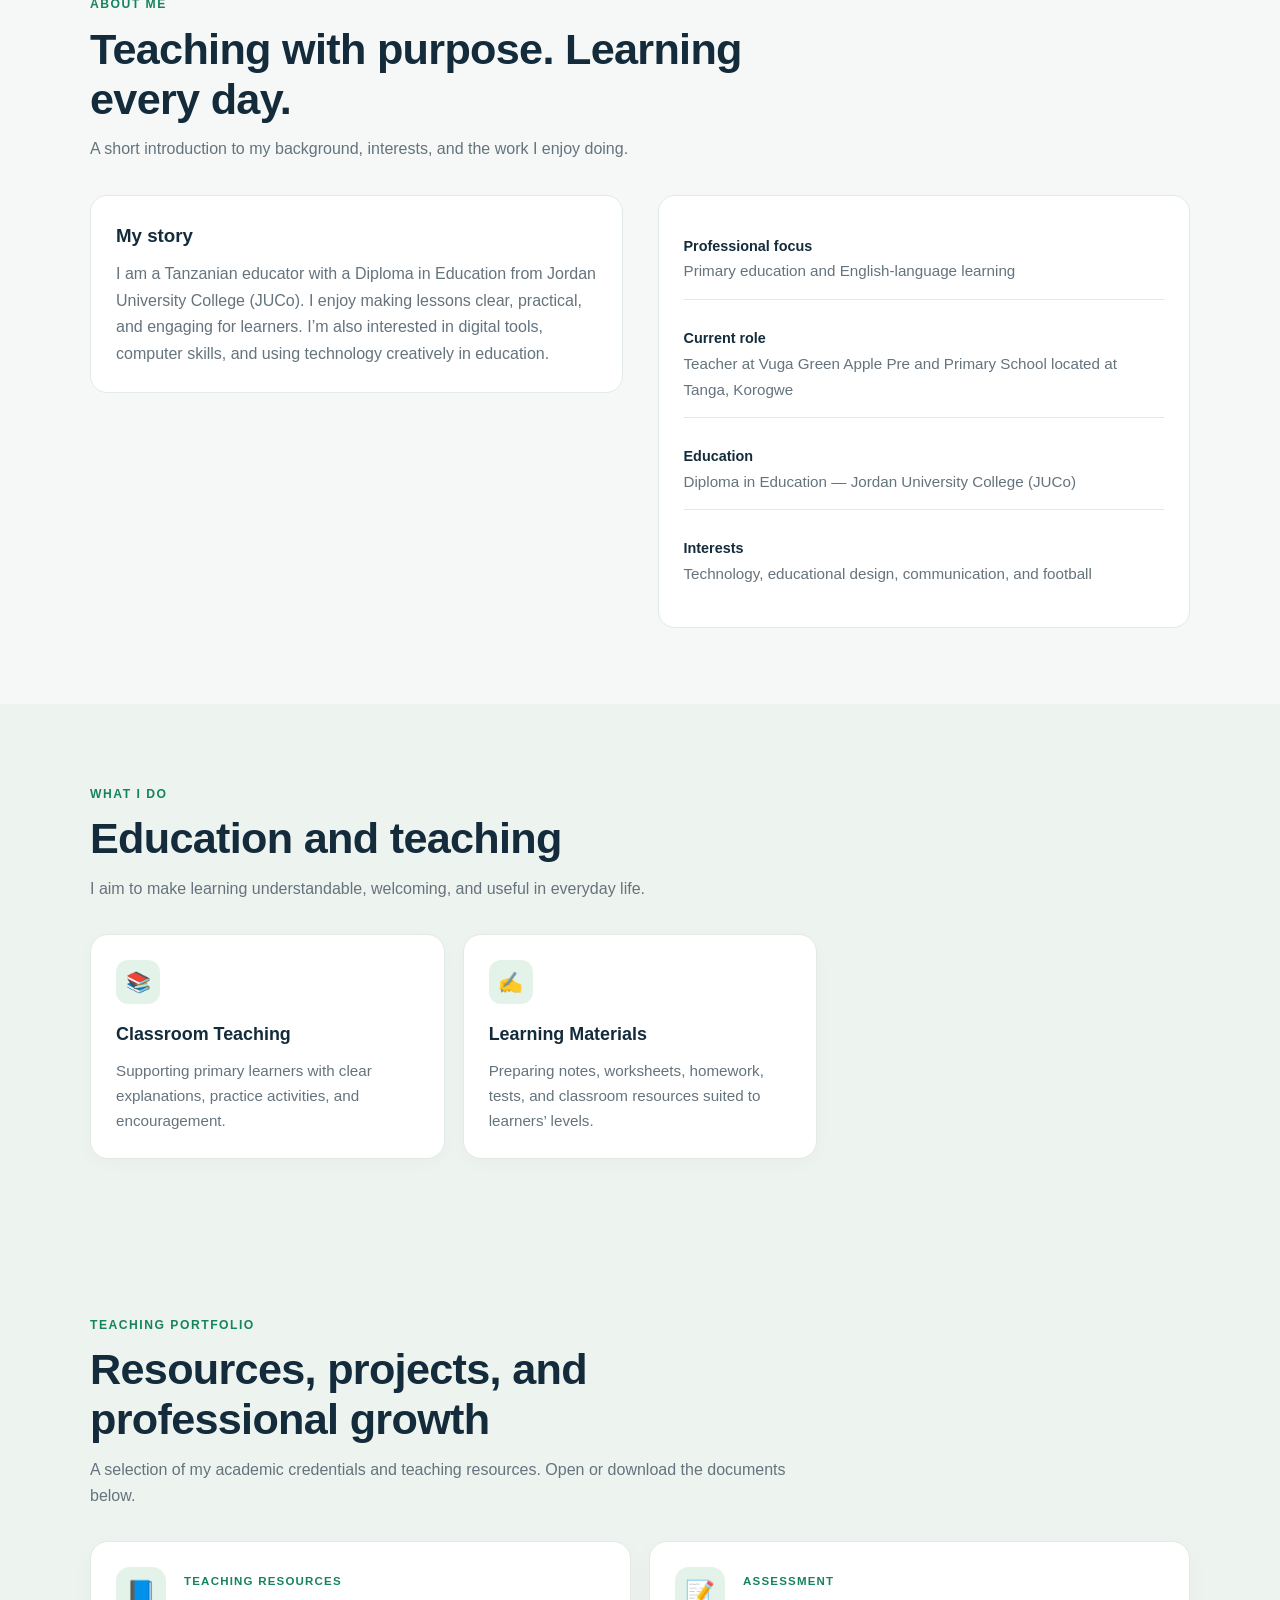
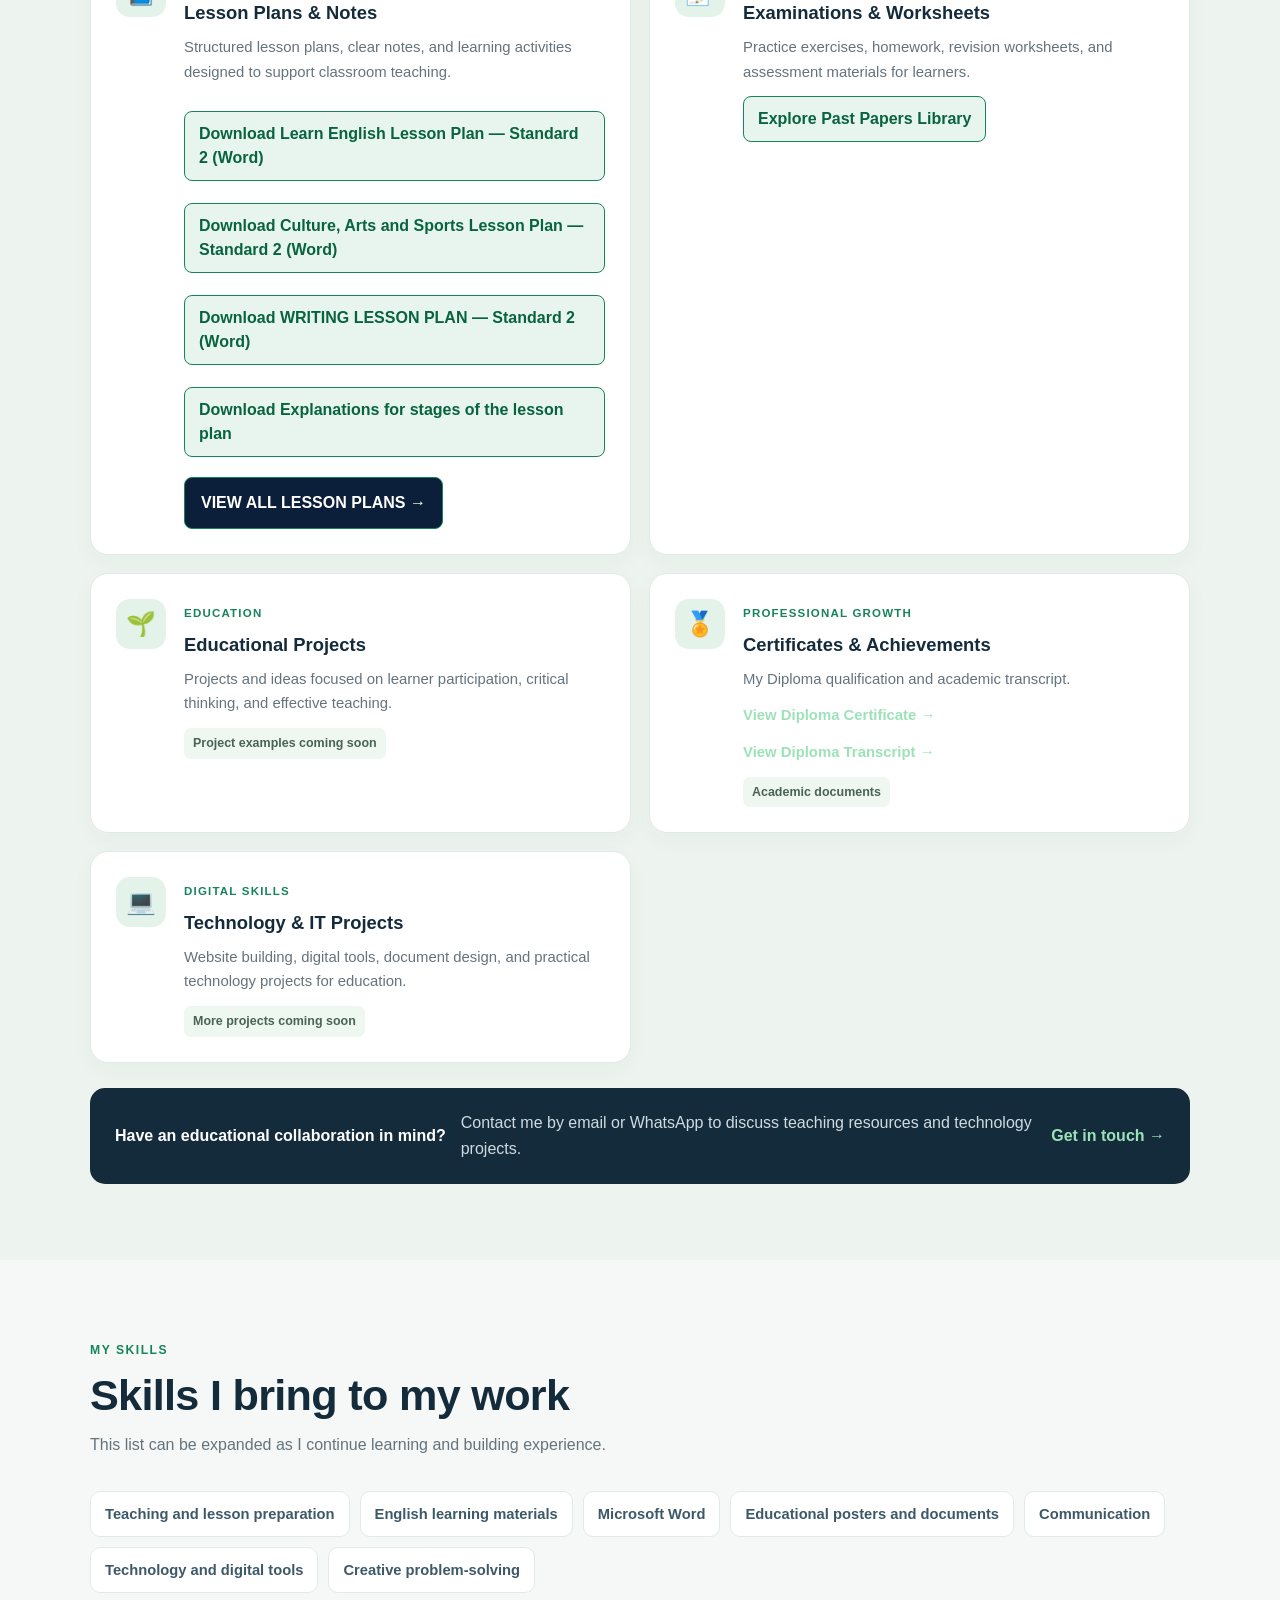
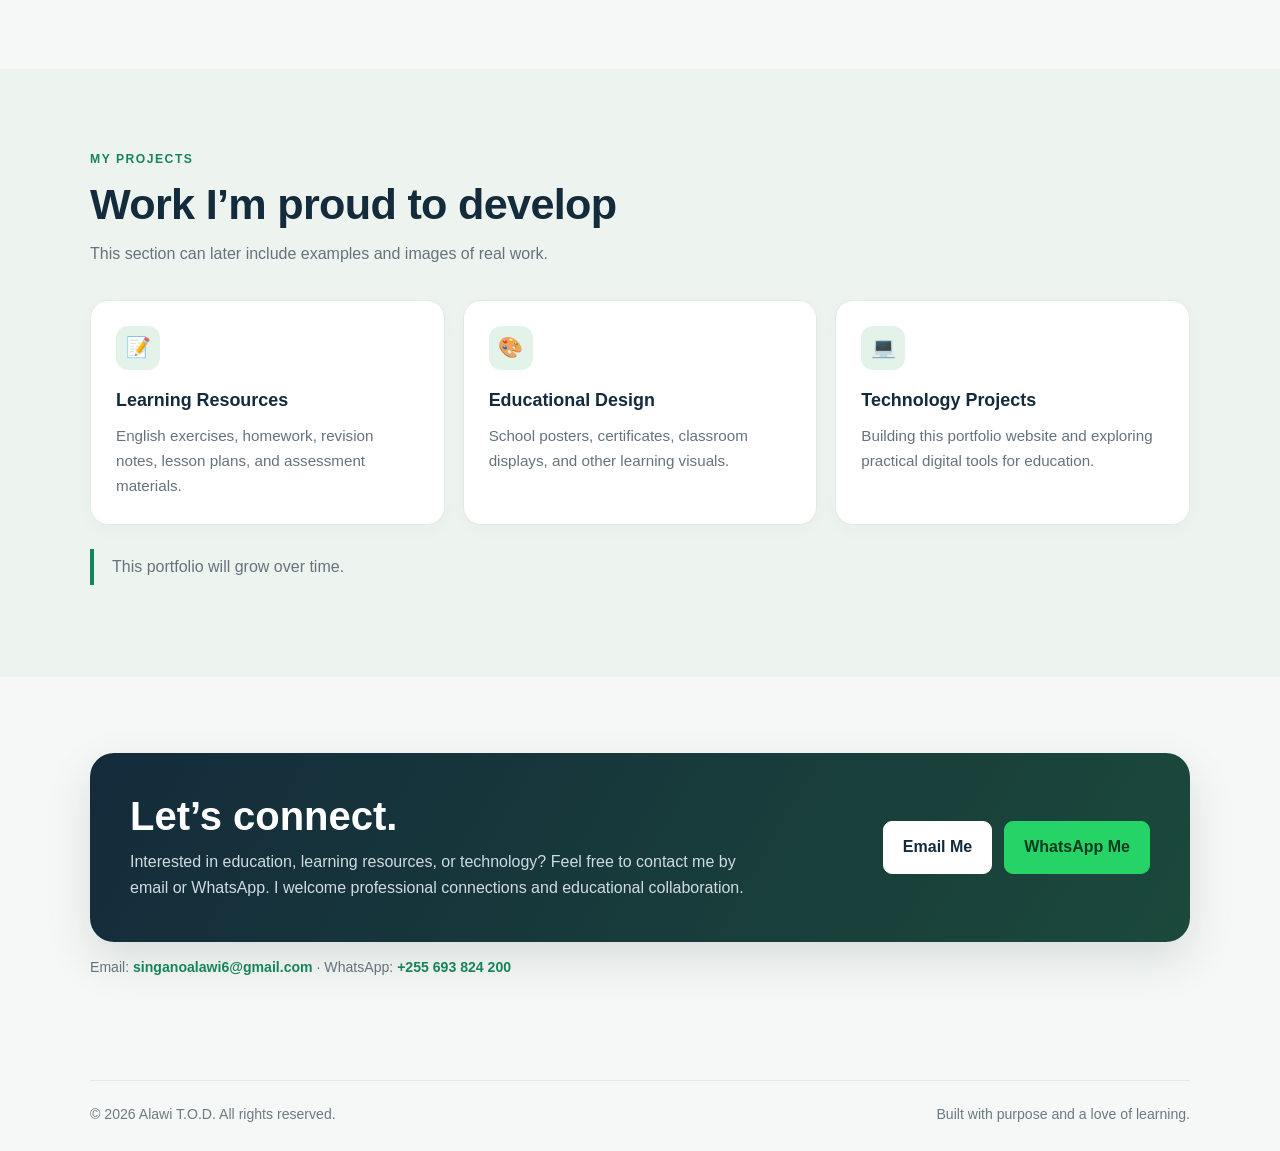
==== commit 21dacc48: "Add link to Student Learning Corner in navigation" ====
--- a/index.html
+++ b/index.html
@@ -98,6 +98,7 @@
   <a href="#skills">Skills</a>
   <a href="#projects">Projects</a>
   <a href="tie-textbooks.html">TIE Textbooks</a>
+  <a href="student-learning.html">Student Learning Corner</a>
   <a href="#contact">Contact</a>
 </nav>
   </div>
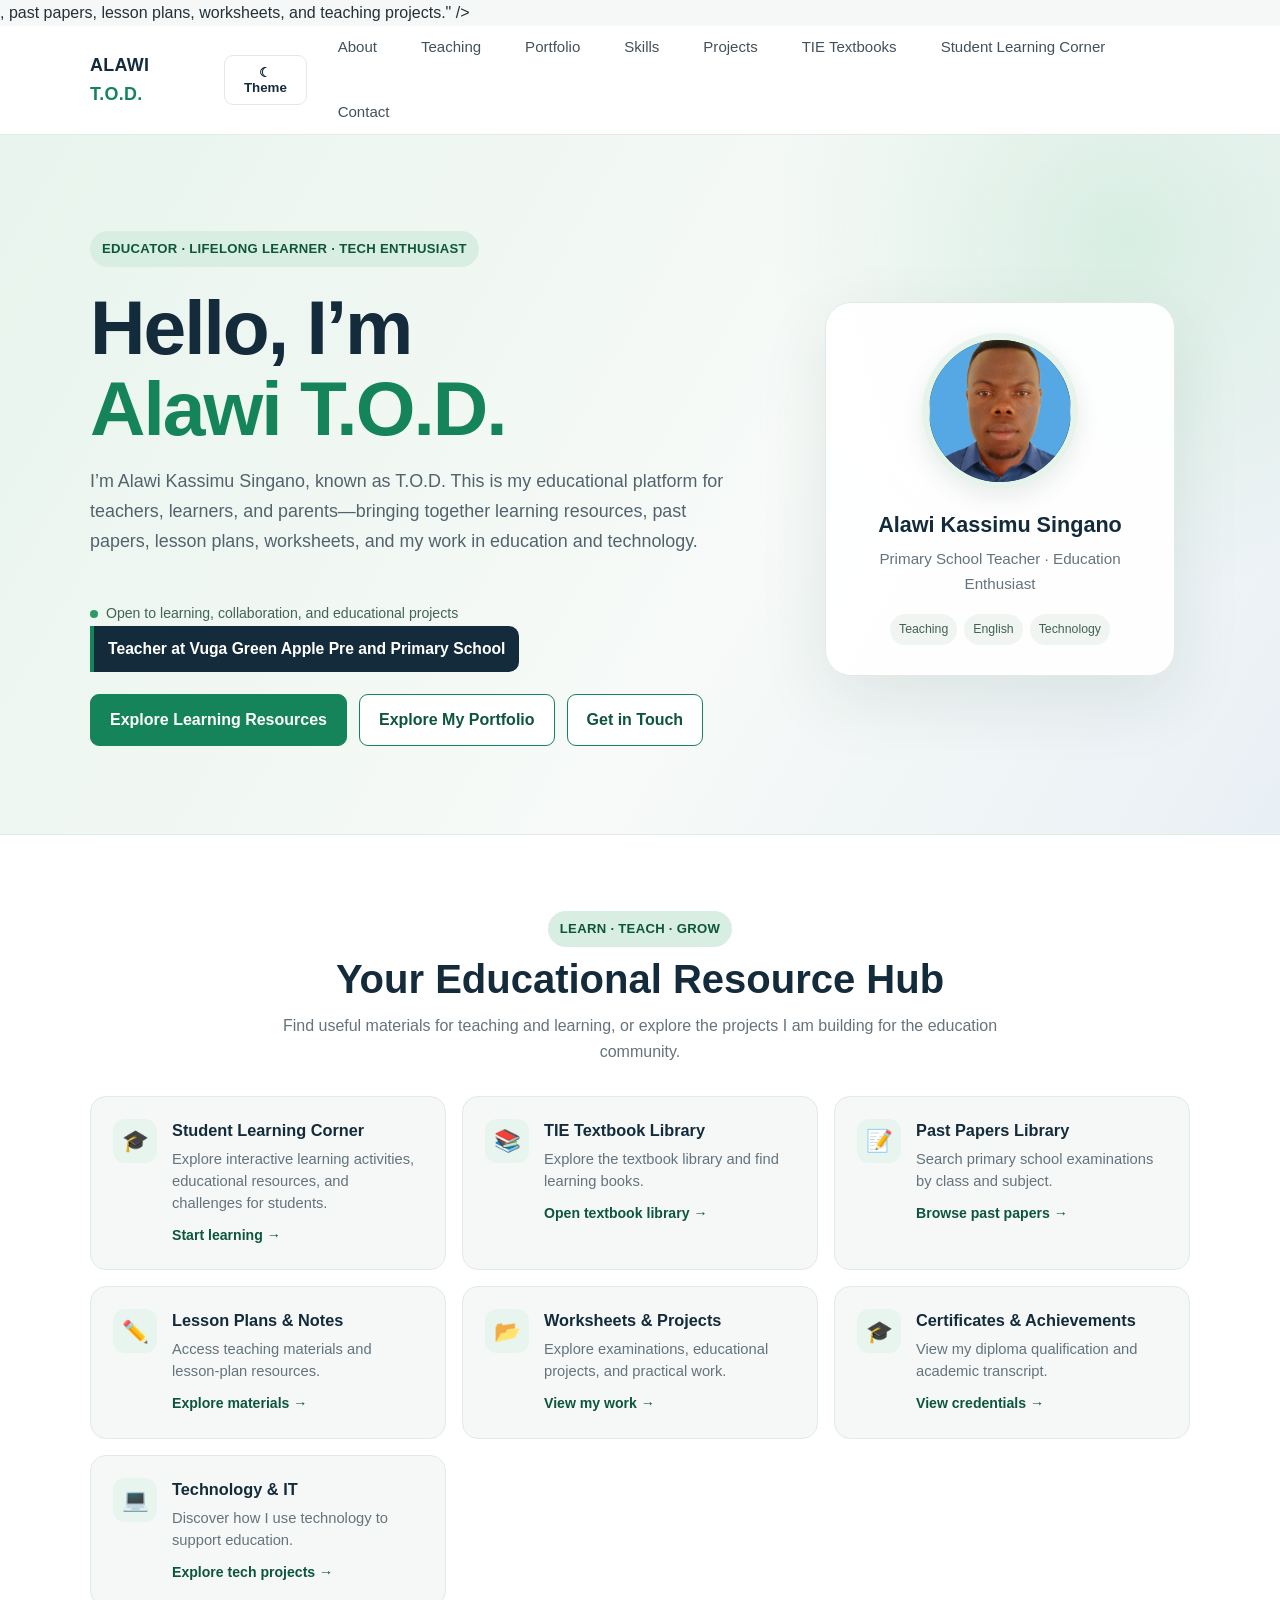
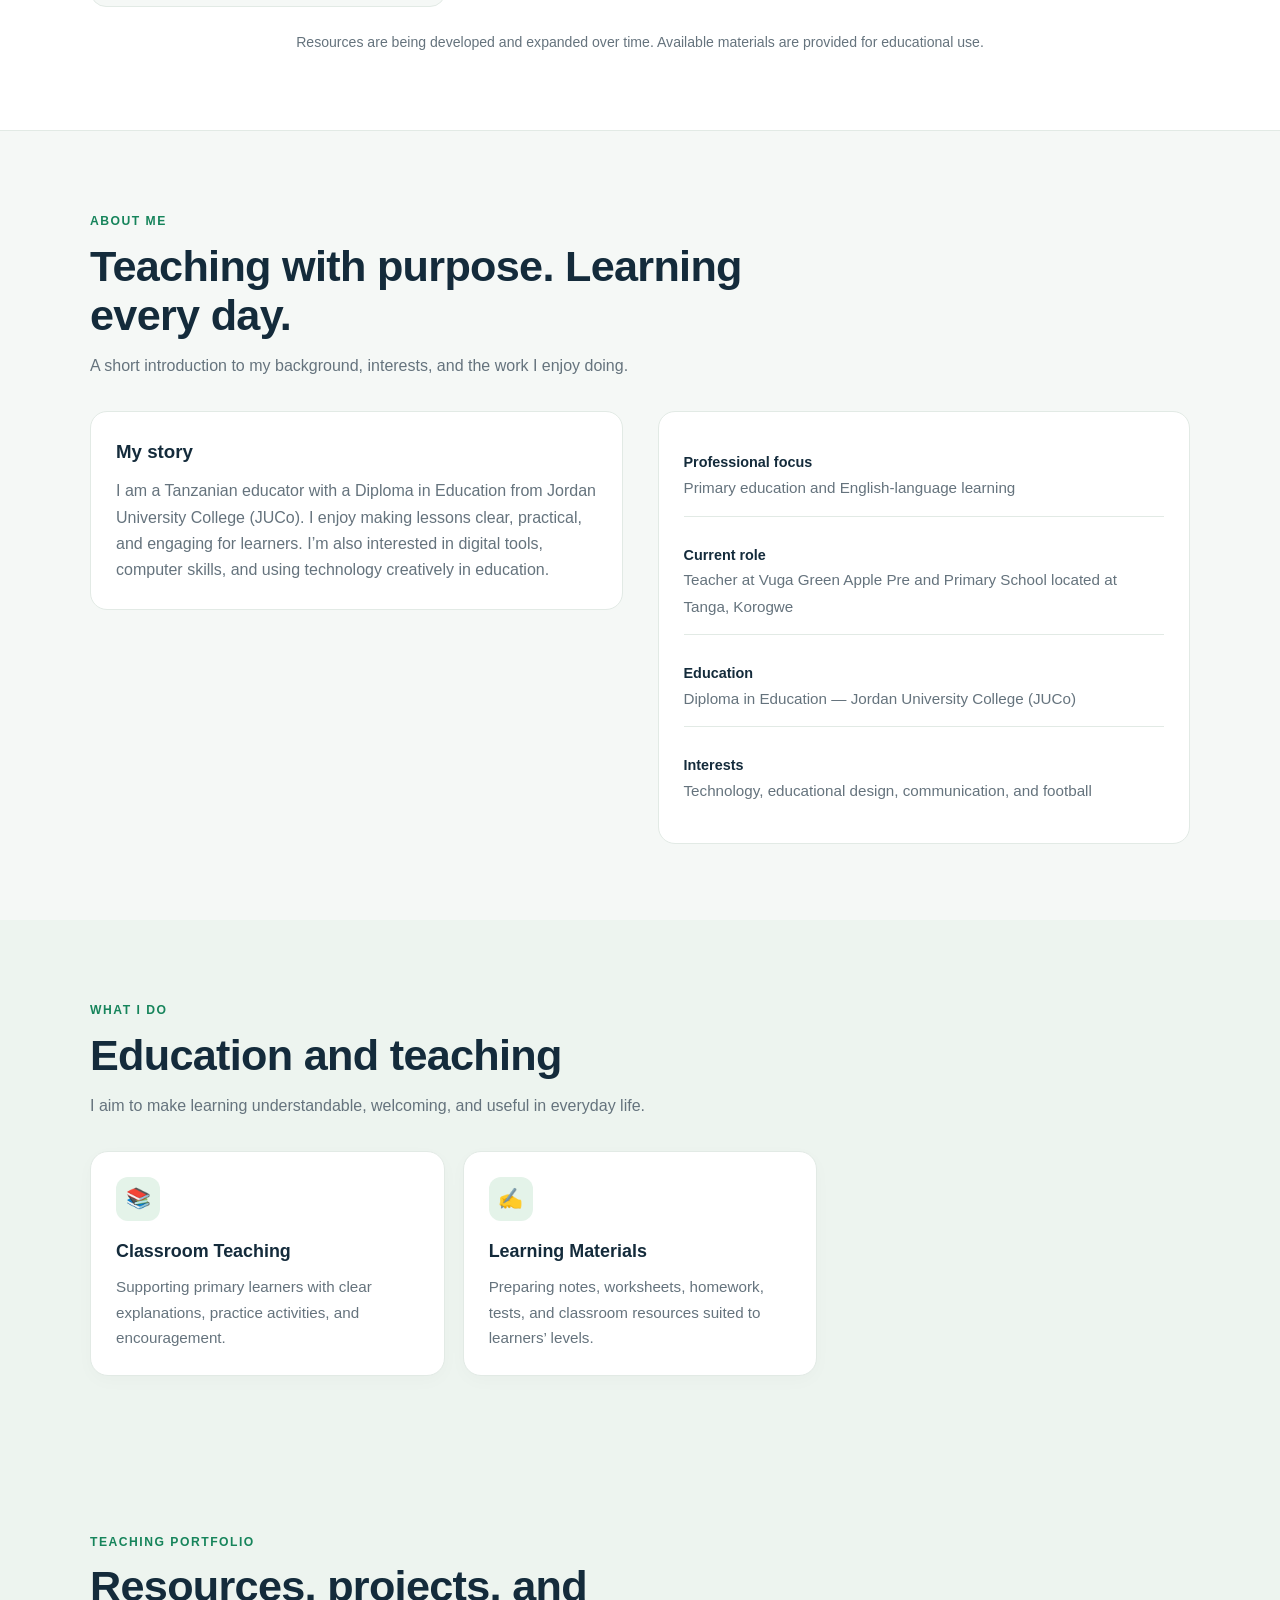
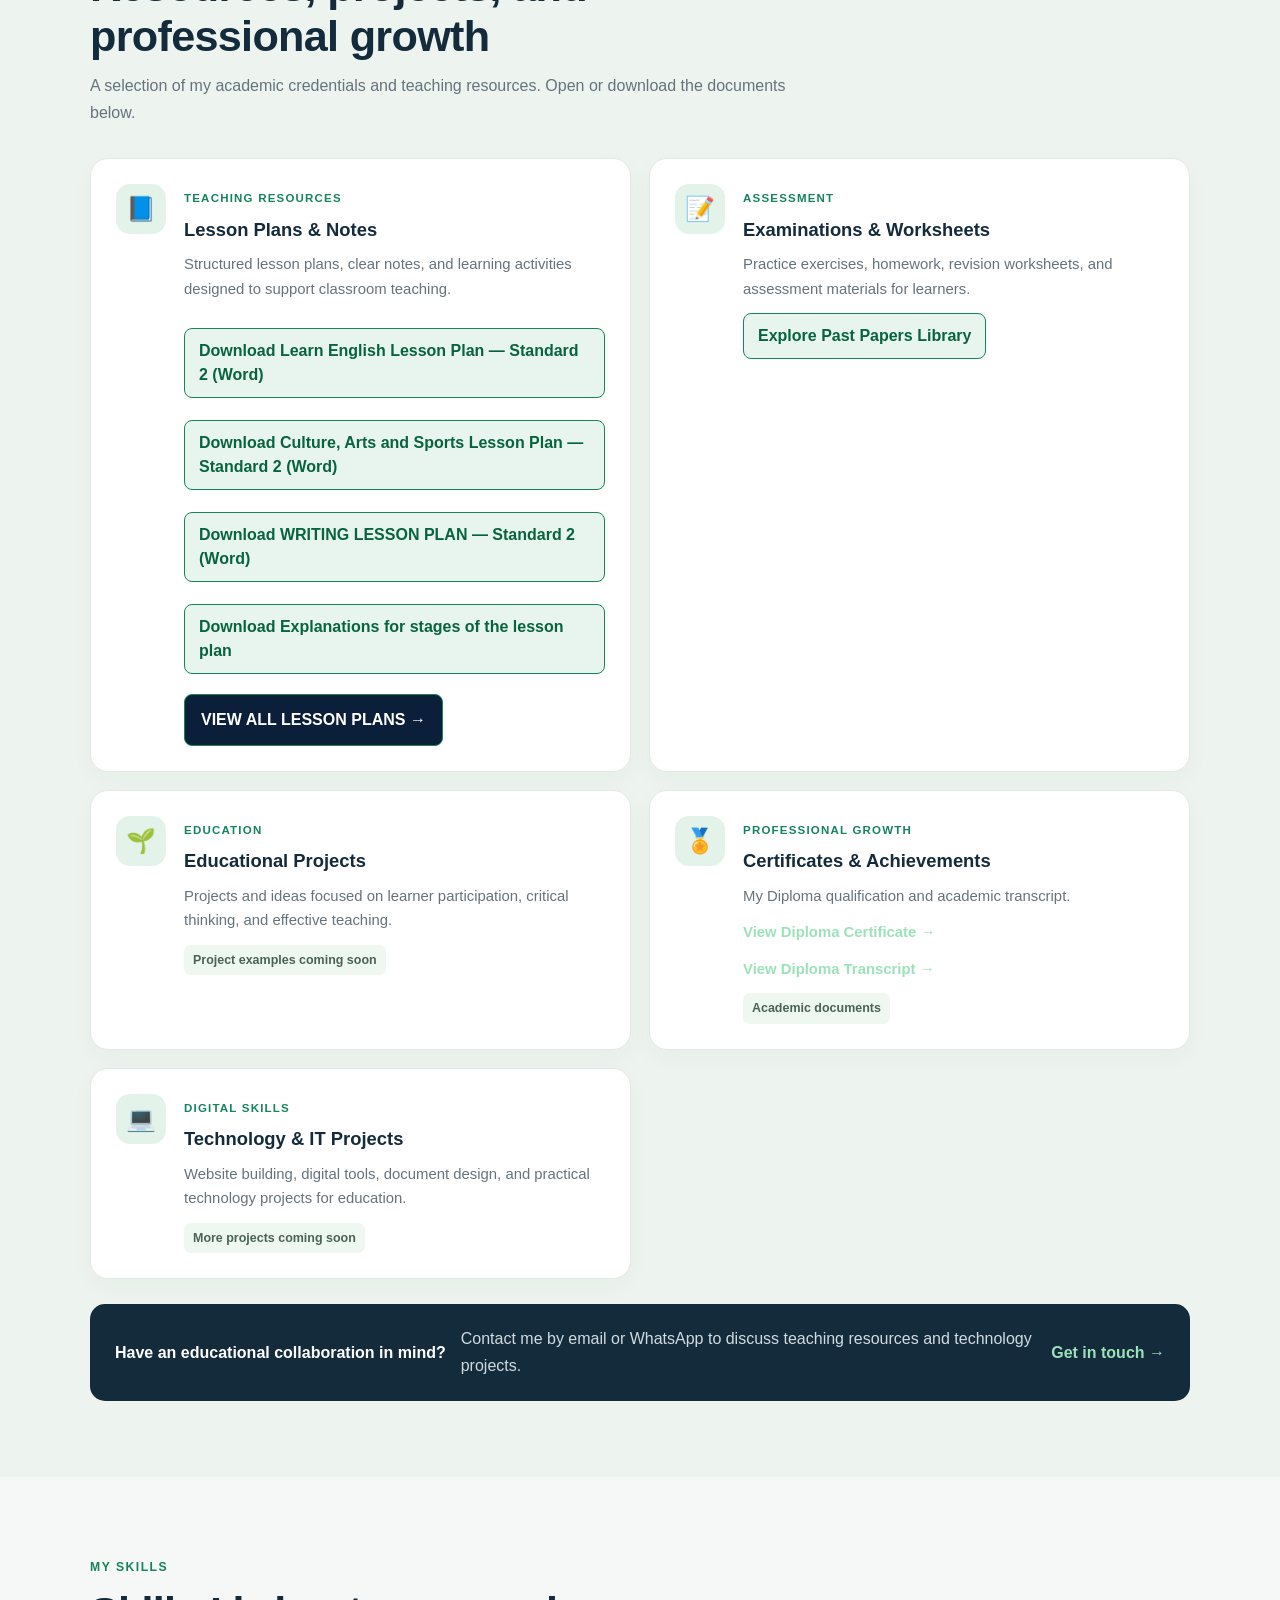
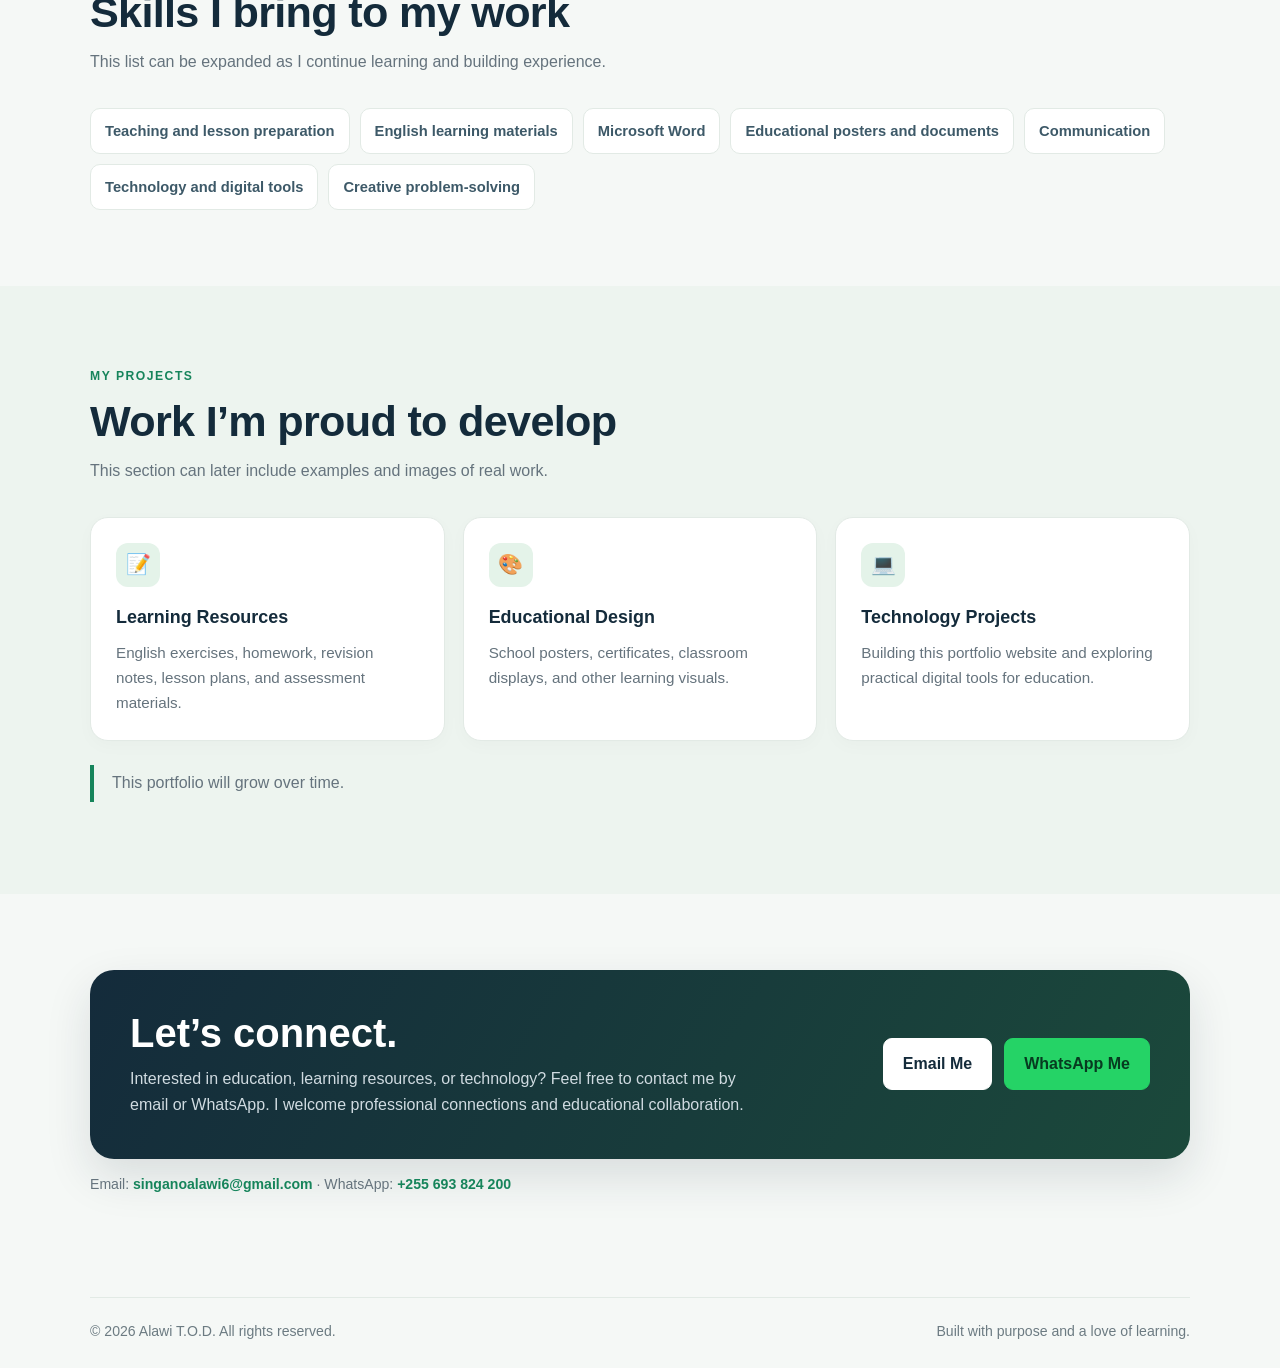
==== commit 1ae3cc98: "Modify meta description and add student learning section Updated the description meta tag and added " ====
--- a/index.html
+++ b/index.html
@@ -3,7 +3,7 @@
 <head>
   <meta charset="UTF-8" />
   <meta name="viewport" content="width=device-width, initial-scale=1.0" />
-  <meta name="description" content="Alawi T.O.D. — an educational platform for Tanzanian teachers, learners, and parents, with TIE textbooks, past papers, lesson plans, worksheets, and teaching projects." />
+  <meta name="description" content="Alawi T.O.D. — an educational platform for Tanzanian teachers, learners, and parents, with <div class="hub-grid">, past papers, lesson plans, worksheets, and teaching projects." />
   <meta name="theme-color" content="#142b3b" />
   <title>Alawi T.O.D | Educational Platform & Portfolio</title>
   <style>
@@ -130,7 +130,15 @@
         <h2>Your Educational Resource Hub</h2>
         <p>Find useful materials for teaching and learning, or explore the projects I am building for the education community.</p>
       </div>
-      <div class="hub-grid">
+      <div class="hub-grid">    
+<a class="hub-card" href="student-learning.html">
+  <span class="hub-icon" aria-hidden="true">🎓</span>
+  <span class="hub-card-body">
+    <strong>Student Learning Corner</strong>
+    <span>Explore interactive learning activities, educational resources, and challenges for students.</span>
+    <em>Start learning →</em>
+  </span>
+</a>
         <a class="hub-card" href="tie-textbooks.html">
           <span class="hub-icon" aria-hidden="true">📚</span>
           <span class="hub-card-body"><strong>TIE Textbook Library</strong><span>Explore the textbook library and find learning books.</span><em>Open textbook library →</em></span>
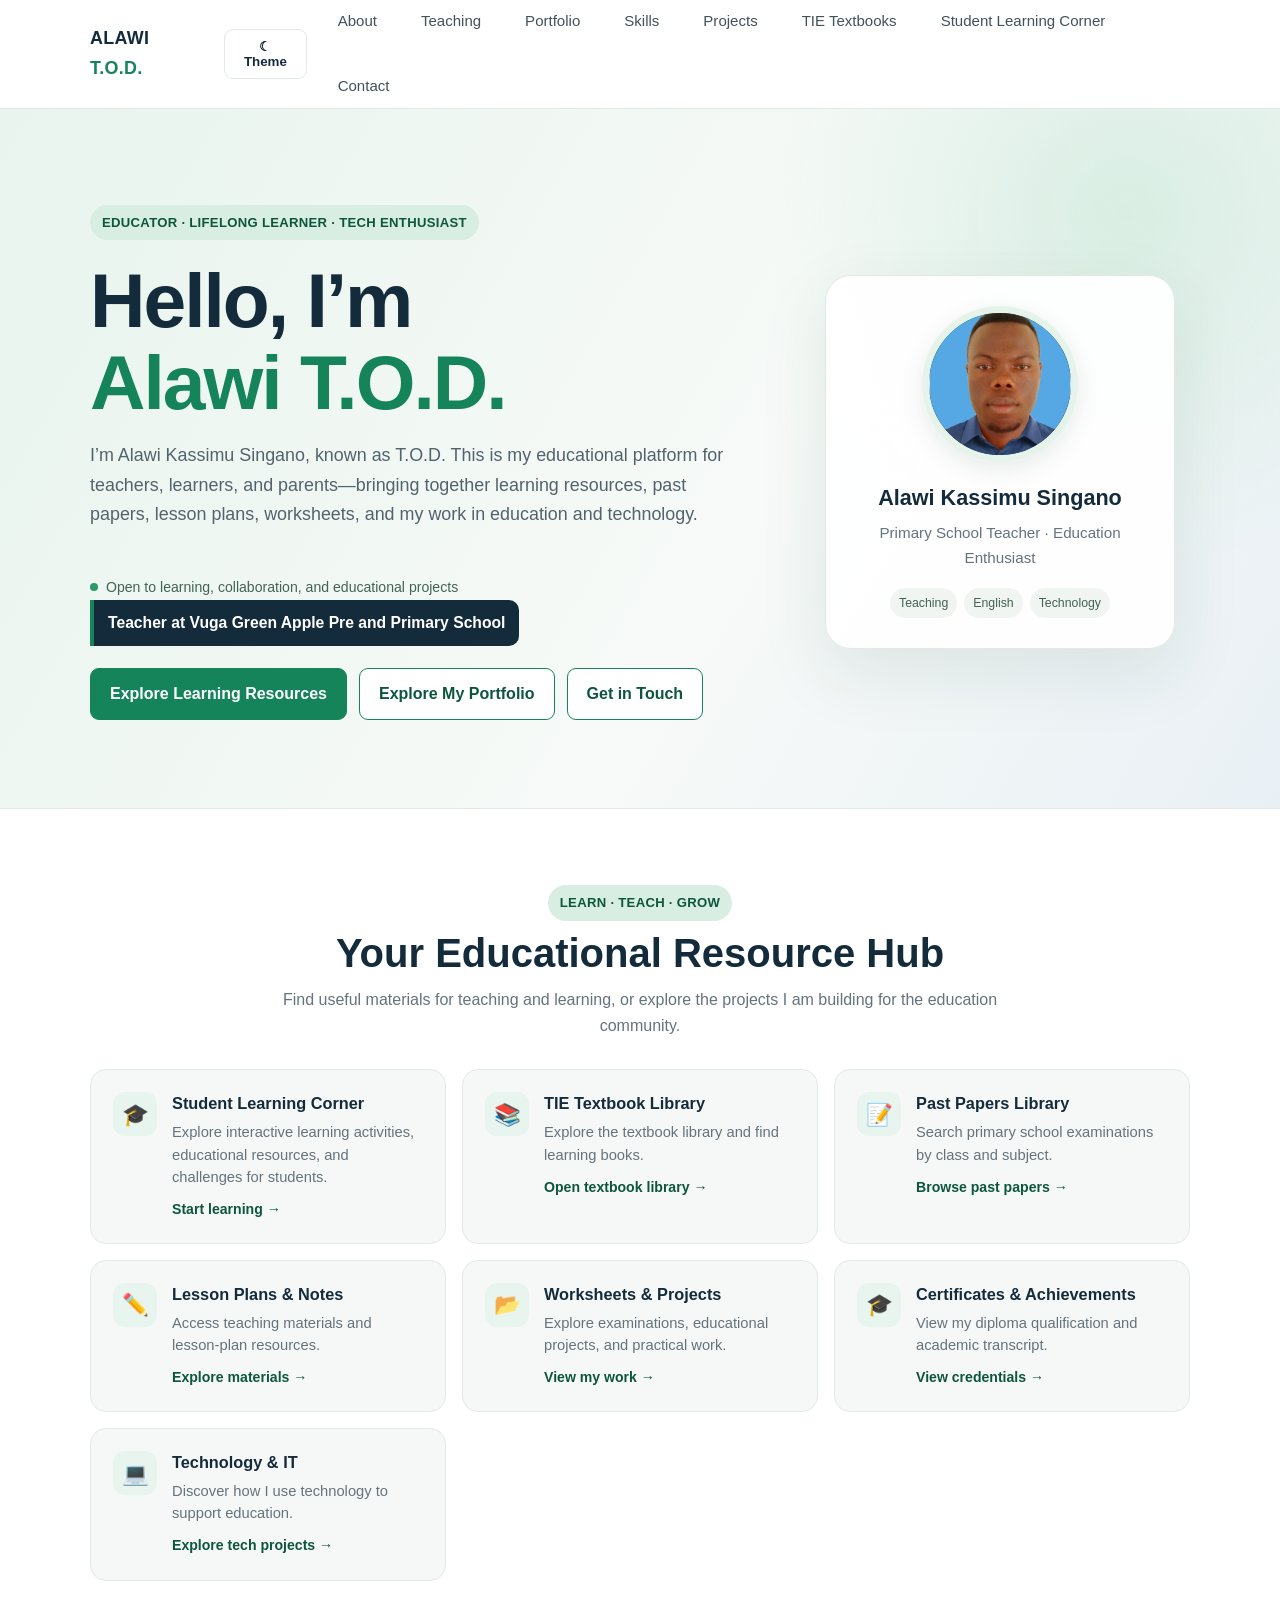
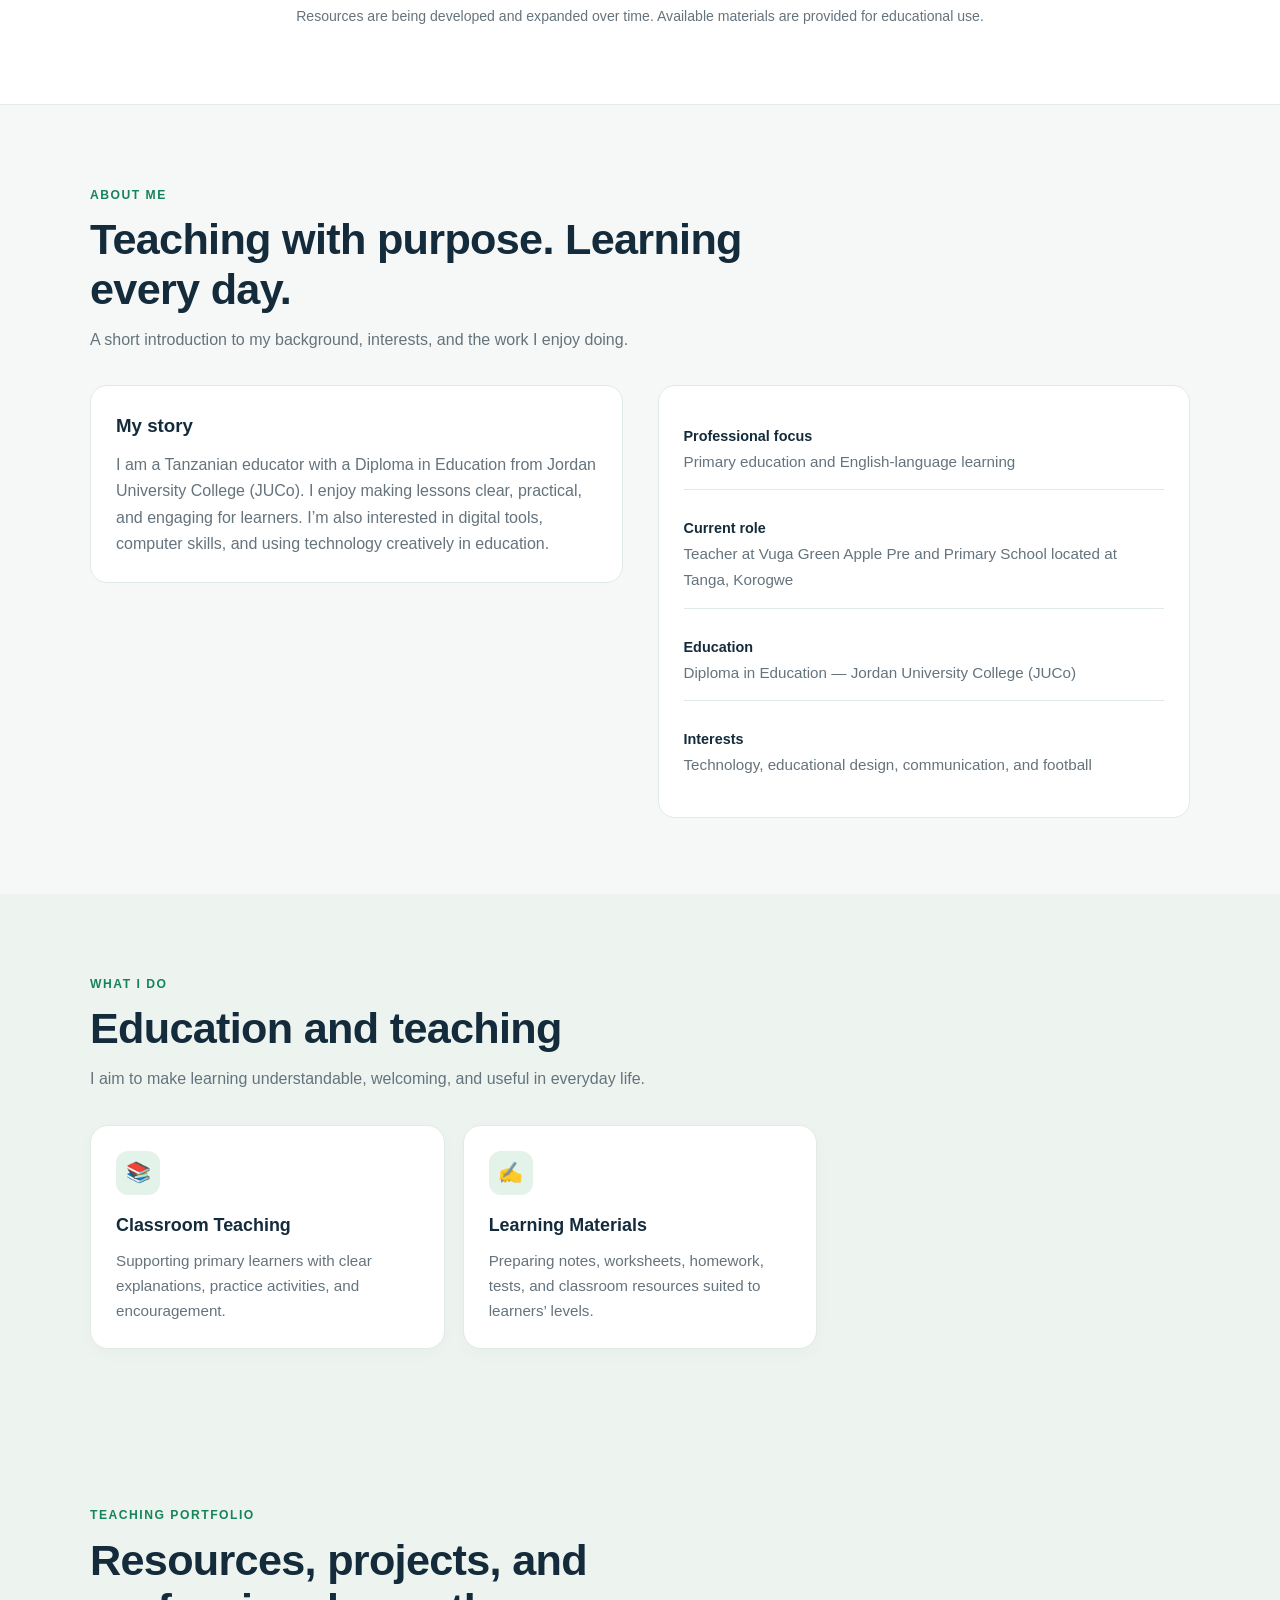
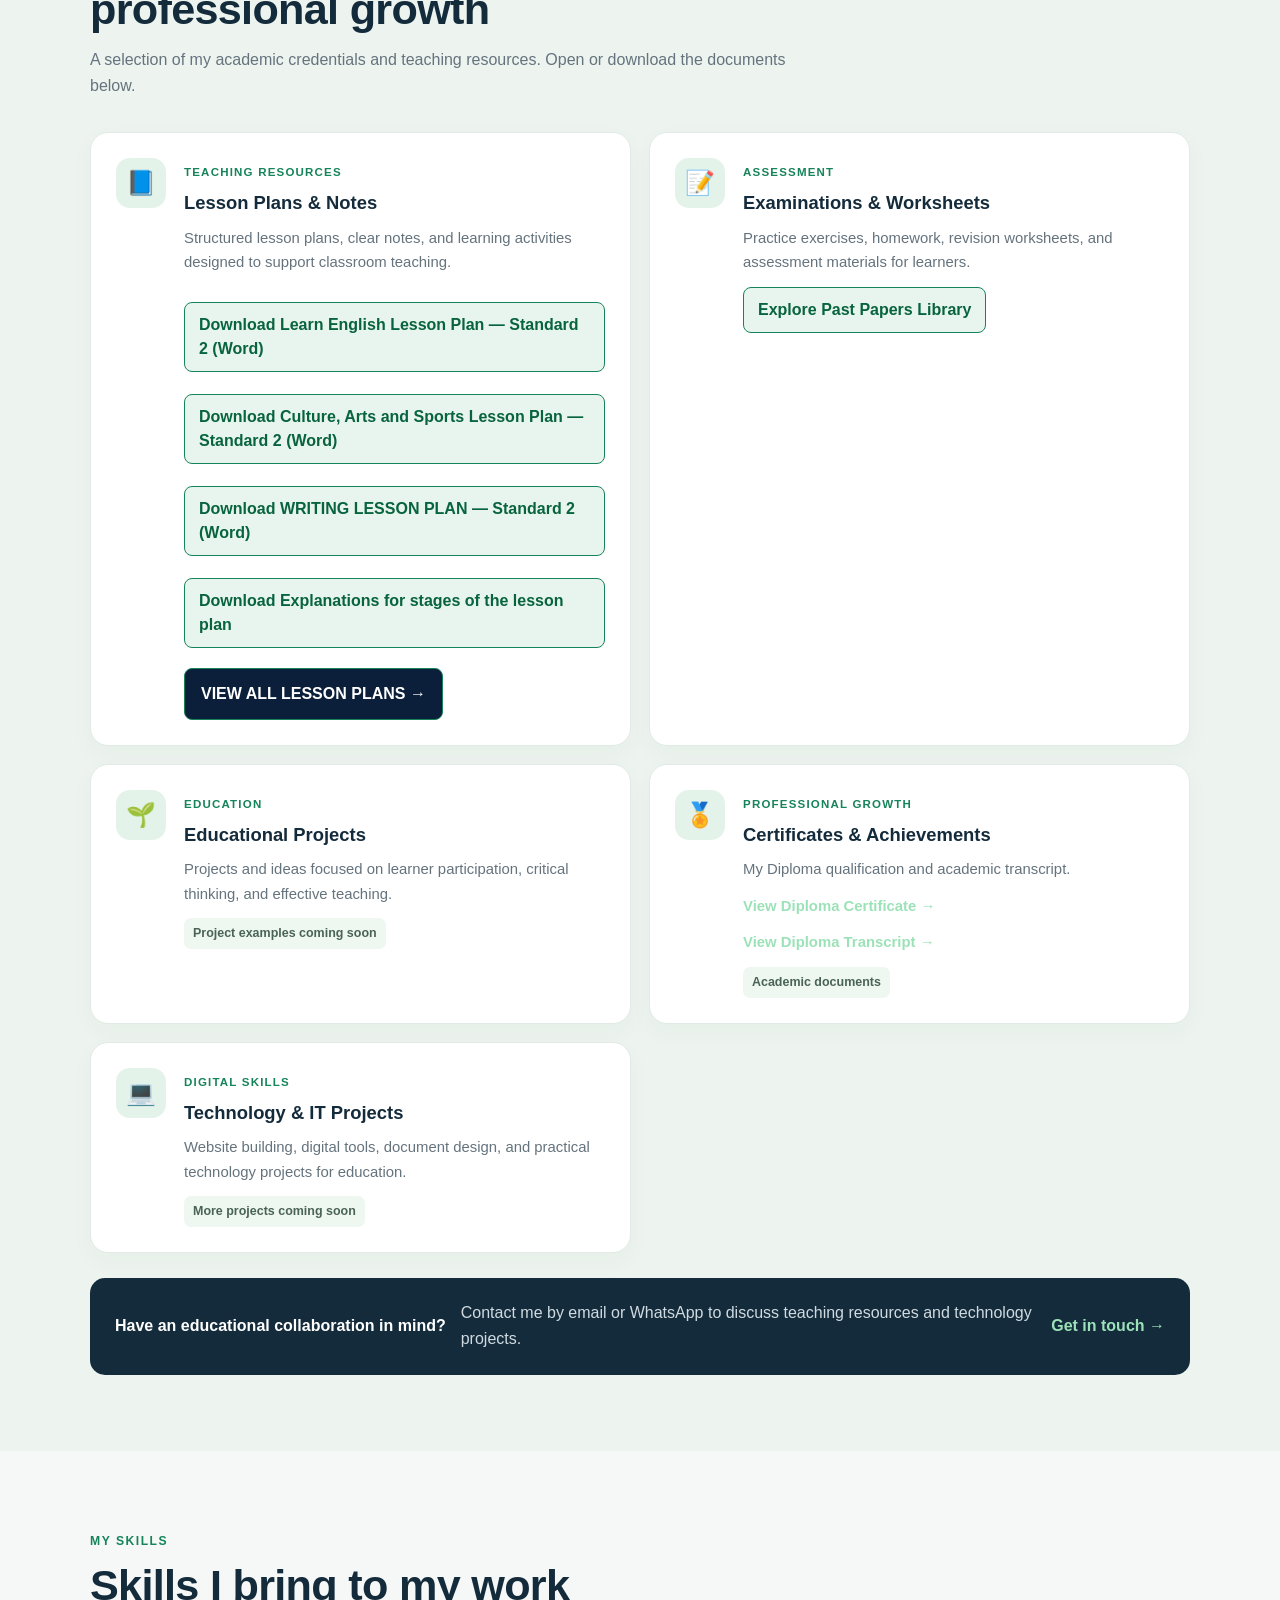
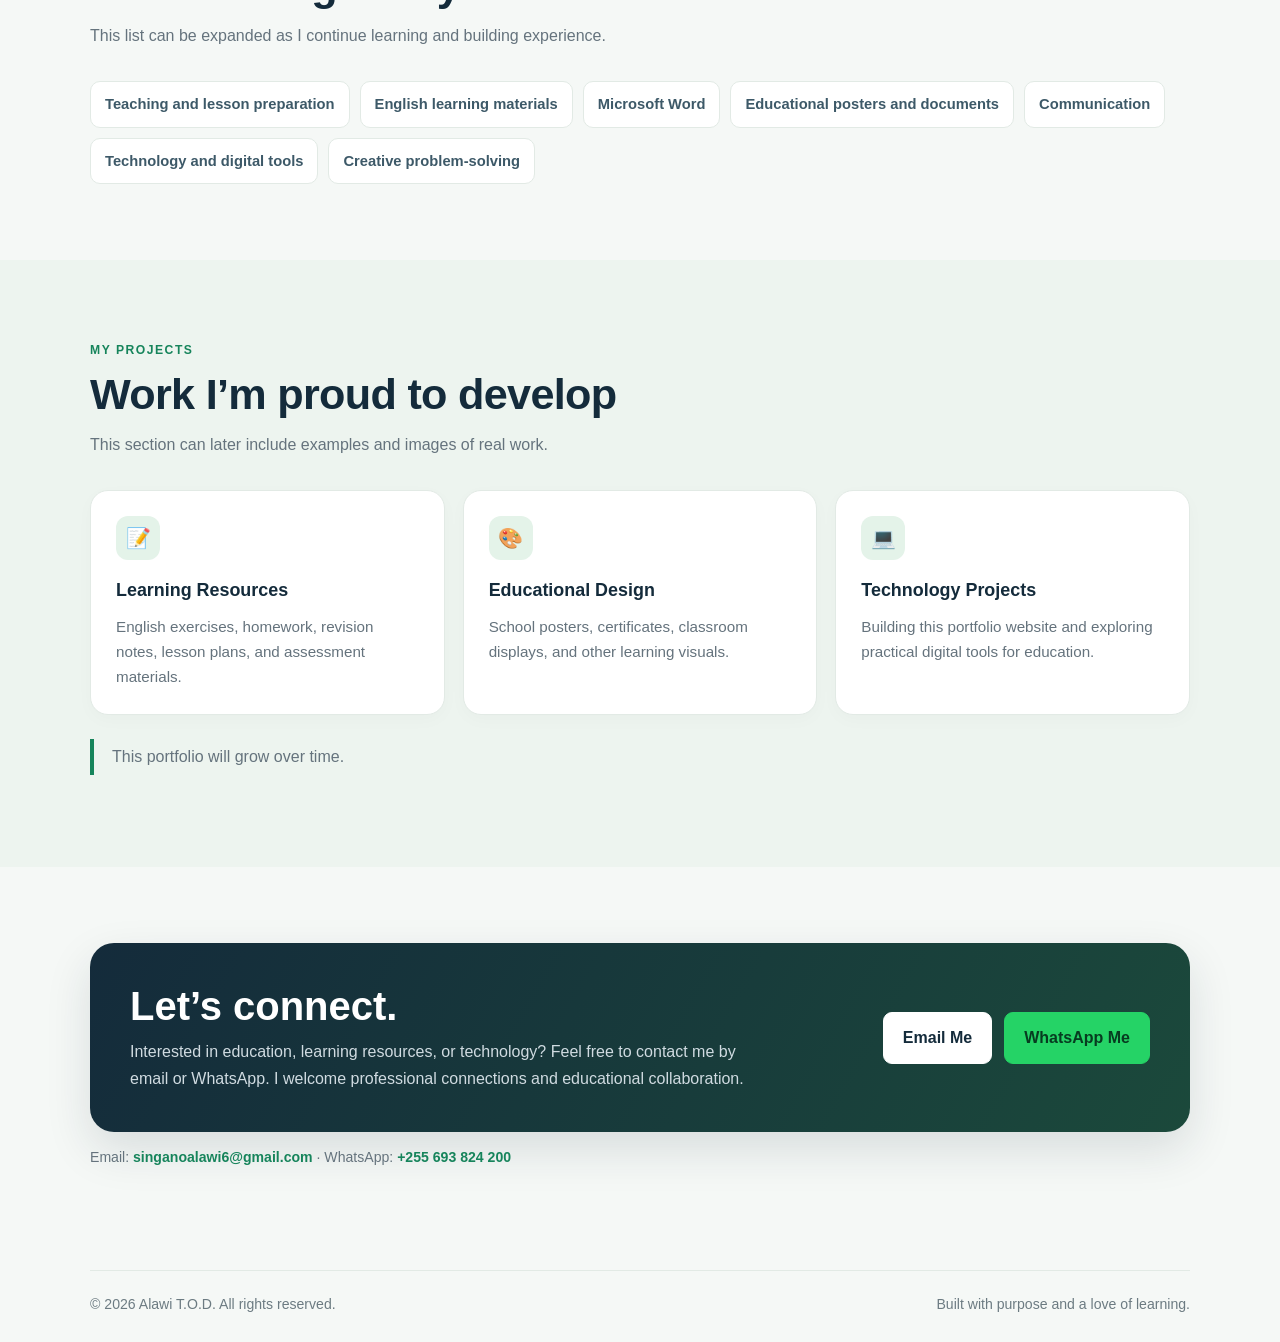
==== commit 4555c424: "Update meta description for educational platform" ====
--- a/index.html
+++ b/index.html
@@ -3,7 +3,7 @@
 <head>
   <meta charset="UTF-8" />
   <meta name="viewport" content="width=device-width, initial-scale=1.0" />
-  <meta name="description" content="Alawi T.O.D. — an educational platform for Tanzanian teachers, learners, and parents, with <div class="hub-grid">, past papers, lesson plans, worksheets, and teaching projects." />
+  <meta name="description" content="Alawi T.O.D. — an educational platform for Tanzanian teachers, learners, and parents, with TIE textbooks, past papers, lesson plans, worksheets, and teaching projects." />
   <meta name="theme-color" content="#142b3b" />
   <title>Alawi T.O.D | Educational Platform & Portfolio</title>
   <style>
